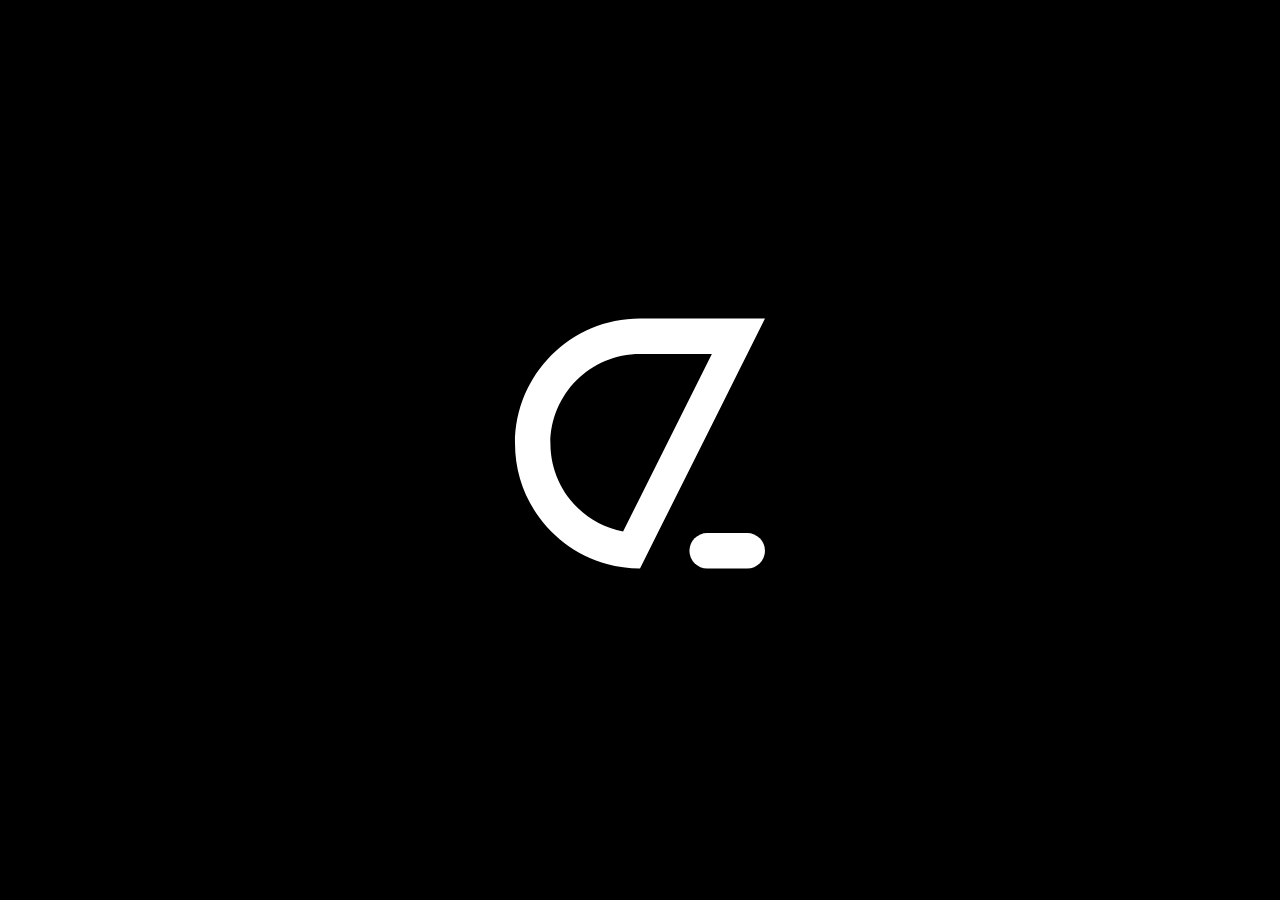
==== index.html @ 4f4f05ab "Update index.html" ====
<!DOCTYPE html>
<html lang="zh-CN">
<head>
    <meta charset="UTF-8">
    <meta name="viewport" content="width=device-width, initial-scale=1.0">
    <title>首页</title>
    <style>
        body {
            margin: 0;
            padding: 0;
            height: 100vh;
            background-color: #000;
            display: flex;
            justify-content: center;
            align-items: center;
        }
        .logo-container {
            max-width: 90%;
            max-height: 90%;
            display: flex;
            justify-content: center;
            align-items: center;
        }
        .logo-container svg {
            width: 100%;
            max-width: 500px;
            height: auto;
            display: block;
        }
    </style>
</head>
<body>
    <div class="logo-container">
        <!-- 这里是你替换的SVG内容 -->
        <?xml version="1.0" encoding="UTF-8"?>
        <svg id="Layer_11" xmlns="http://www.w3.org/2000/svg" viewBox="0 0 600 600">
          <defs>
            <style>
              .cls-1 {
                fill: #FFFFFF;
              }
            </style>
          </defs>
          <path class="cls-1" d="M479.15,37.02h-179.15c-138.06,0-249.98,111.92-249.98,249.98,0,115.08,77.77,211.98,183.62,241.06,21.14,5.81,43.38,8.92,66.36,8.92l37.37-74.74,125.25-250.49,37.37-74.74,14.58-29.16,35.41-70.82h-70.82ZM300,395.32l-33.81,67.62c-82.78-15.81-145.34-88.57-145.34-175.95,0-98.94,80.21-179.15,179.15-179.15h143.74l-23.27,46.55-120.47,240.94Z"/>
          <rect class="cls-1" x="398.88" y="466.15" width="151.09" height="70.82" rx="35.41" ry="35.41"/>
        </svg>
    </div>
</body>
</html>
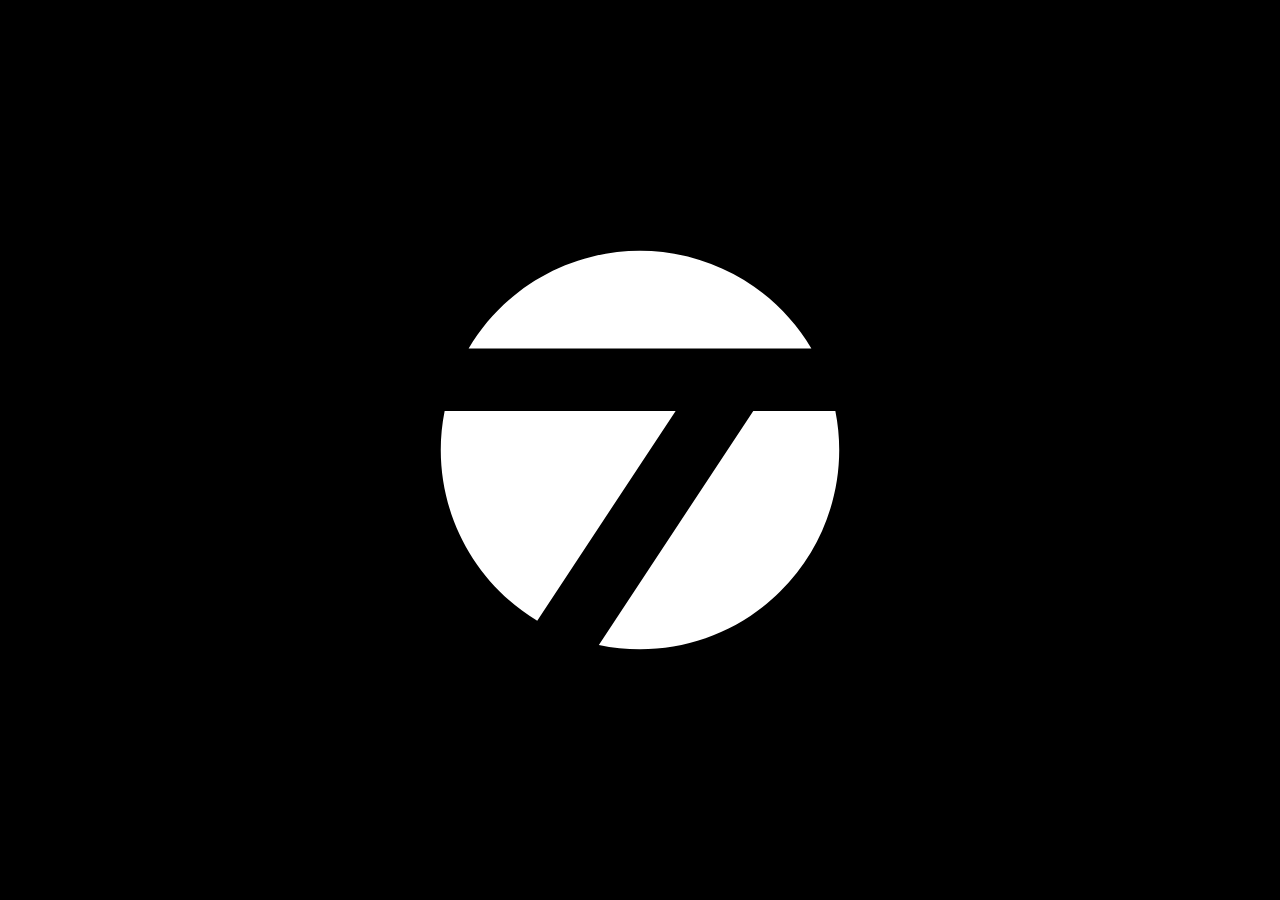
==== commit a50d7f6b: "Replace STUDIO 7 logos with C / SPLIT assets and archive legacy originals" ====
--- a/index.html
+++ b/index.html
@@ -1,49 +1 @@
-<!DOCTYPE html>
-<html lang="zh-CN">
-<head>
-    <meta charset="UTF-8">
-    <meta name="viewport" content="width=device-width, initial-scale=1.0">
-    <title>首页</title>
-    <style>
-        body {
-            margin: 0;
-            padding: 0;
-            height: 100vh;
-            background-color: #000;
-            display: flex;
-            justify-content: center;
-            align-items: center;
-        }
-        .logo-container {
-            max-width: 90%;
-            max-height: 90%;
-            display: flex;
-            justify-content: center;
-            align-items: center;
-        }
-        .logo-container svg {
-            width: 100%;
-            max-width: 500px;
-            height: auto;
-            display: block;
-        }
-    </style>
-</head>
-<body>
-    <div class="logo-container">
-        <!-- 这里是你替换的SVG内容 -->
-        <?xml version="1.0" encoding="UTF-8"?>
-        <svg id="Layer_11" xmlns="http://www.w3.org/2000/svg" viewBox="0 0 600 600">
-          <defs>
-            <style>
-              .cls-1 {
-                fill: #FFFFFF;
-              }
-            </style>
-          </defs>
-          <path class="cls-1" d="M479.15,37.02h-179.15c-138.06,0-249.98,111.92-249.98,249.98,0,115.08,77.77,211.98,183.62,241.06,21.14,5.81,43.38,8.92,66.36,8.92l37.37-74.74,125.25-250.49,37.37-74.74,14.58-29.16,35.41-70.82h-70.82ZM300,395.32l-33.81,67.62c-82.78-15.81-145.34-88.57-145.34-175.95,0-98.94,80.21-179.15,179.15-179.15h143.74l-23.27,46.55-120.47,240.94Z"/>
-          <rect class="cls-1" x="398.88" y="466.15" width="151.09" height="70.82" rx="35.41" ry="35.41"/>
-        </svg>
-    </div>
-</body>
-</html>
+<!doctype html><html lang="zh-CN"><head><meta charset="utf-8"><meta name="viewport" content="width=device-width,initial-scale=1"><title>STUDIO 7</title><link rel="icon" type="image/svg+xml" href="/logo/studio7.svg"><link rel="icon" href="/favicon.ico" sizes="any"><style>html,body{margin:0;min-height:100%;background:#000}body{min-height:100svh;display:grid;place-items:center}.logo-container{width:min(80vw,500px)}img{display:block;width:100%;height:auto}</style></head><body><main class="logo-container"><img src="/logo/studio7-white.svg?v=c-split-20261016" width="1024" height="1024" alt="STUDIO 7 — C / SPLIT"></main></body></html>
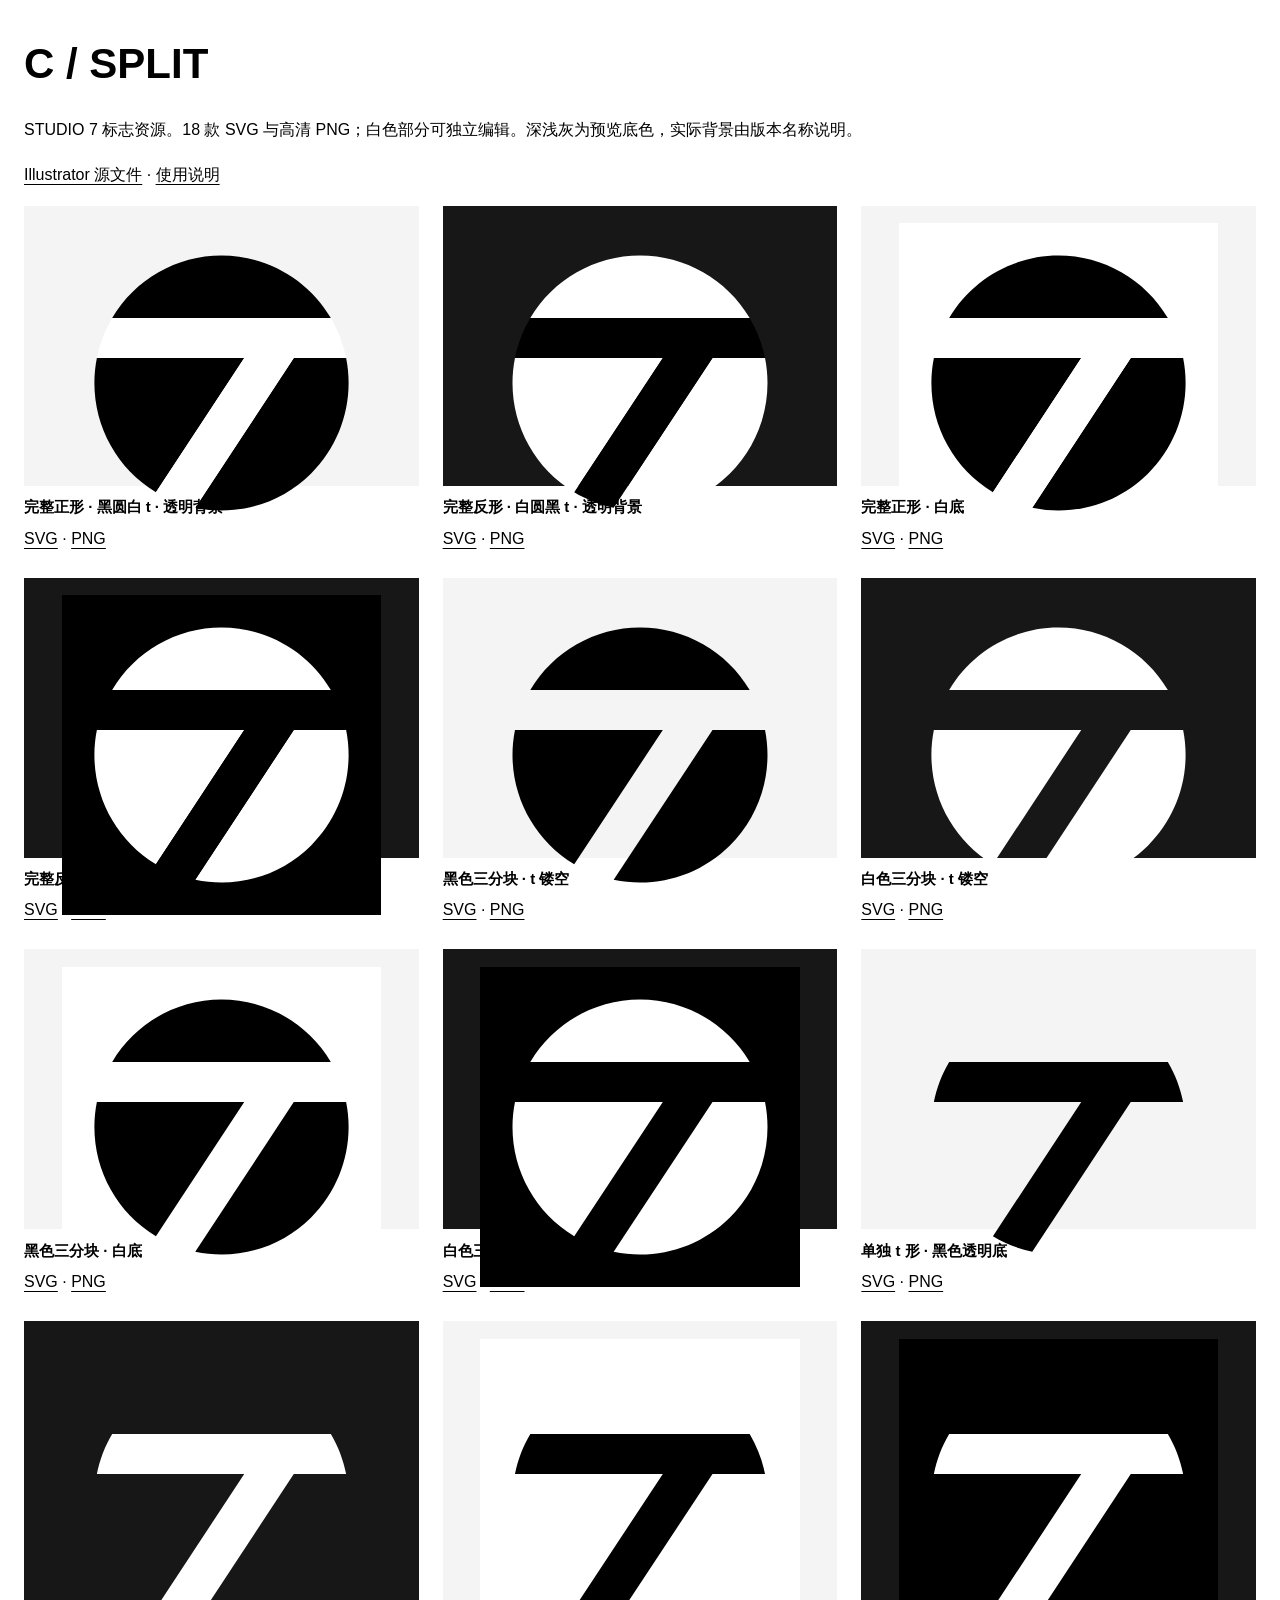
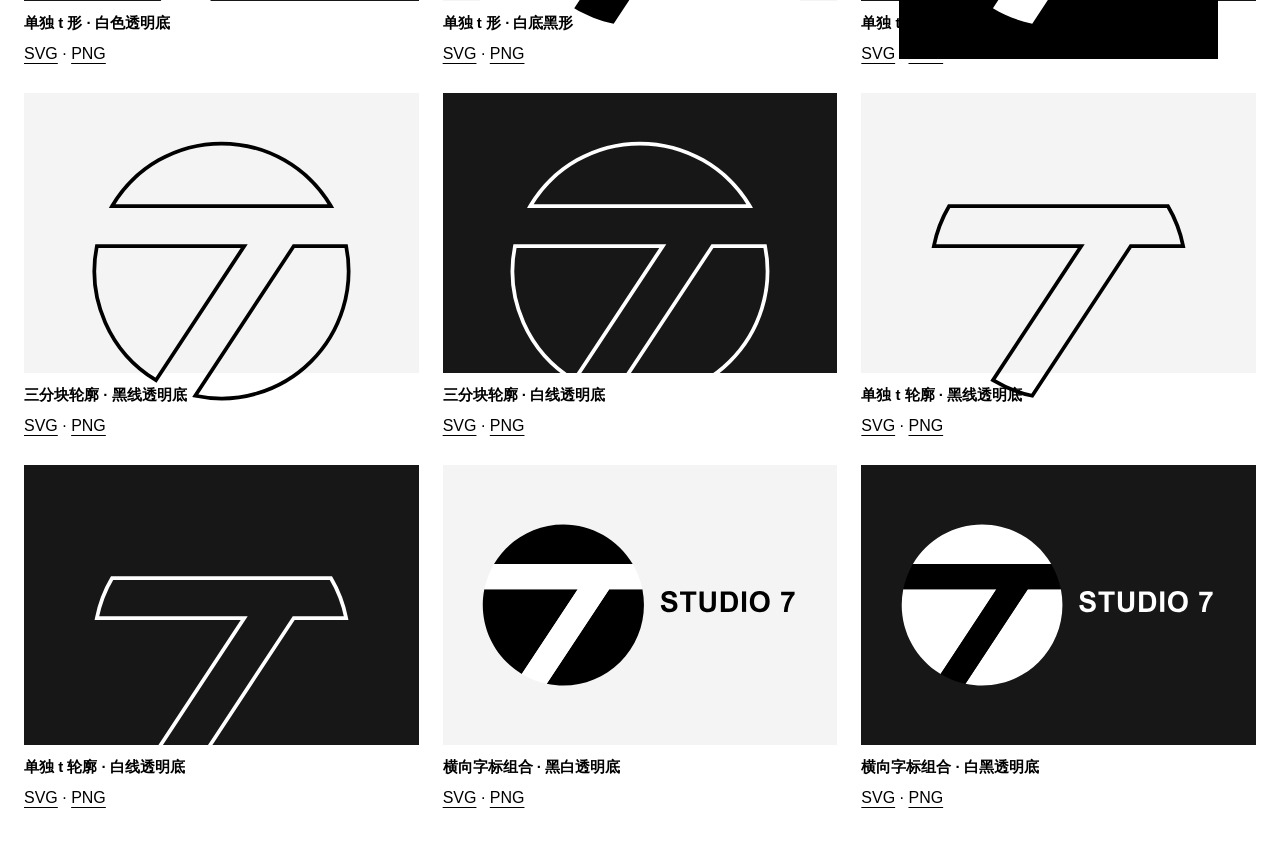
==== commit d1b93069: "Show all 18 C / SPLIT logo variants and downloads on the homepage" ====
--- a/index.html
+++ b/index.html
@@ -1 +1 @@
-<!doctype html><html lang="zh-CN"><head><meta charset="utf-8"><meta name="viewport" content="width=device-width,initial-scale=1"><title>STUDIO 7</title><link rel="icon" type="image/svg+xml" href="/logo/studio7.svg"><link rel="icon" href="/favicon.ico" sizes="any"><style>html,body{margin:0;min-height:100%;background:#000}body{min-height:100svh;display:grid;place-items:center}.logo-container{width:min(80vw,500px)}img{display:block;width:100%;height:auto}</style></head><body><main class="logo-container"><img src="/logo/studio7-white.svg?v=c-split-20261016" width="1024" height="1024" alt="STUDIO 7 — C / SPLIT"></main></body></html>+<!doctype html><html lang="zh-CN"><head><meta charset="utf-8"><meta name="viewport" content="width=device-width,initial-scale=1"><title>STUDIO 7 · Logo 资源</title><link rel="icon" type="image/svg+xml" href="/logo/studio7.svg"><style>body{font-family:Arial,"Microsoft YaHei",sans-serif;margin:40px auto;padding:0 24px;max-width:1400px}a{color:inherit;text-underline-offset:4px}h1{font-size:42px}p{line-height:1.8}.grid{display:grid;grid-template-columns:repeat(3,1fr);gap:30px 24px}.sample{height:280px;display:grid;place-items:center}.sample img{width:90%;height:90%;object-fit:contain}h2{font-size:15px}@media(max-width:850px){.grid{grid-template-columns:repeat(2,1fr)}}@media(max-width:520px){.grid{grid-template-columns:1fr}}</style></head><body><h1>C / SPLIT</h1><p>STUDIO 7 标志资源。18 款 SVG 与高清 PNG；白色部分可独立编辑。深浅灰为预览底色，实际背景由版本名称说明。</p><p><a href="logo/studio7-c/source/studio7-c.ai" download>Illustrator 源文件</a> · <a href="readme.md">使用说明</a></p><section class="grid"><article><div class="sample" style="background:#f4f4f4"><img src="logo/studio7-c/svg/01-full-positive-transparent.svg" alt="完整正形 · 黑圆白 t · 透明背景" loading="lazy"></div><h2>完整正形 · 黑圆白 t · 透明背景</h2><a href="logo/studio7-c/svg/01-full-positive-transparent.svg" download>SVG</a> · <a href="logo/studio7-c/png/01-full-positive-transparent.png" download>PNG</a></article><article><div class="sample" style="background:#171717"><img src="logo/studio7-c/svg/02-full-reverse-transparent.svg" alt="完整反形 · 白圆黑 t · 透明背景" loading="lazy"></div><h2>完整反形 · 白圆黑 t · 透明背景</h2><a href="logo/studio7-c/svg/02-full-reverse-transparent.svg" download>SVG</a> · <a href="logo/studio7-c/png/02-full-reverse-transparent.png" download>PNG</a></article><article><div class="sample" style="background:#f4f4f4"><img src="logo/studio7-c/svg/03-full-positive-white-bg.svg" alt="完整正形 · 白底" loading="lazy"></div><h2>完整正形 · 白底</h2><a href="logo/studio7-c/svg/03-full-positive-white-bg.svg" download>SVG</a> · <a href="logo/studio7-c/png/03-full-positive-white-bg.png" download>PNG</a></article><article><div class="sample" style="background:#171717"><img src="logo/studio7-c/svg/04-full-reverse-black-bg.svg" alt="完整反形 · 黑底" loading="lazy"></div><h2>完整反形 · 黑底</h2><a href="logo/studio7-c/svg/04-full-reverse-black-bg.svg" download>SVG</a> · <a href="logo/studio7-c/png/04-full-reverse-black-bg.png" download>PNG</a></article><article><div class="sample" style="background:#f4f4f4"><img src="logo/studio7-c/svg/05-split-black-transparent.svg" alt="黑色三分块 · t 镂空" loading="lazy"></div><h2>黑色三分块 · t 镂空</h2><a href="logo/studio7-c/svg/05-split-black-transparent.svg" download>SVG</a> · <a href="logo/studio7-c/png/05-split-black-transparent.png" download>PNG</a></article><article><div class="sample" style="background:#171717"><img src="logo/studio7-c/svg/06-split-white-transparent.svg" alt="白色三分块 · t 镂空" loading="lazy"></div><h2>白色三分块 · t 镂空</h2><a href="logo/studio7-c/svg/06-split-white-transparent.svg" download>SVG</a> · <a href="logo/studio7-c/png/06-split-white-transparent.png" download>PNG</a></article><article><div class="sample" style="background:#f4f4f4"><img src="logo/studio7-c/svg/07-split-black-white-bg.svg" alt="黑色三分块 · 白底" loading="lazy"></div><h2>黑色三分块 · 白底</h2><a href="logo/studio7-c/svg/07-split-black-white-bg.svg" download>SVG</a> · <a href="logo/studio7-c/png/07-split-black-white-bg.png" download>PNG</a></article><article><div class="sample" style="background:#171717"><img src="logo/studio7-c/svg/08-split-white-black-bg.svg" alt="白色三分块 · 黑底" loading="lazy"></div><h2>白色三分块 · 黑底</h2><a href="logo/studio7-c/svg/08-split-white-black-bg.svg" download>SVG</a> · <a href="logo/studio7-c/png/08-split-white-black-bg.png" download>PNG</a></article><article><div class="sample" style="background:#f4f4f4"><img src="logo/studio7-c/svg/09-t-black-transparent.svg" alt="单独 t 形 · 黑色透明底" loading="lazy"></div><h2>单独 t 形 · 黑色透明底</h2><a href="logo/studio7-c/svg/09-t-black-transparent.svg" download>SVG</a> · <a href="logo/studio7-c/png/09-t-black-transparent.png" download>PNG</a></article><article><div class="sample" style="background:#171717"><img src="logo/studio7-c/svg/10-t-white-transparent.svg" alt="单独 t 形 · 白色透明底" loading="lazy"></div><h2>单独 t 形 · 白色透明底</h2><a href="logo/studio7-c/svg/10-t-white-transparent.svg" download>SVG</a> · <a href="logo/studio7-c/png/10-t-white-transparent.png" download>PNG</a></article><article><div class="sample" style="background:#f4f4f4"><img src="logo/studio7-c/svg/11-t-black-white-bg.svg" alt="单独 t 形 · 白底黑形" loading="lazy"></div><h2>单独 t 形 · 白底黑形</h2><a href="logo/studio7-c/svg/11-t-black-white-bg.svg" download>SVG</a> · <a href="logo/studio7-c/png/11-t-black-white-bg.png" download>PNG</a></article><article><div class="sample" style="background:#171717"><img src="logo/studio7-c/svg/12-t-white-black-bg.svg" alt="单独 t 形 · 黑底白形" loading="lazy"></div><h2>单独 t 形 · 黑底白形</h2><a href="logo/studio7-c/svg/12-t-white-black-bg.svg" download>SVG</a> · <a href="logo/studio7-c/png/12-t-white-black-bg.png" download>PNG</a></article><article><div class="sample" style="background:#f4f4f4"><img src="logo/studio7-c/svg/13-split-outline-black.svg" alt="三分块轮廓 · 黑线透明底" loading="lazy"></div><h2>三分块轮廓 · 黑线透明底</h2><a href="logo/studio7-c/svg/13-split-outline-black.svg" download>SVG</a> · <a href="logo/studio7-c/png/13-split-outline-black.png" download>PNG</a></article><article><div class="sample" style="background:#171717"><img src="logo/studio7-c/svg/14-split-outline-white.svg" alt="三分块轮廓 · 白线透明底" loading="lazy"></div><h2>三分块轮廓 · 白线透明底</h2><a href="logo/studio7-c/svg/14-split-outline-white.svg" download>SVG</a> · <a href="logo/studio7-c/png/14-split-outline-white.png" download>PNG</a></article><article><div class="sample" style="background:#f4f4f4"><img src="logo/studio7-c/svg/15-t-outline-black.svg" alt="单独 t 轮廓 · 黑线透明底" loading="lazy"></div><h2>单独 t 轮廓 · 黑线透明底</h2><a href="logo/studio7-c/svg/15-t-outline-black.svg" download>SVG</a> · <a href="logo/studio7-c/png/15-t-outline-black.png" download>PNG</a></article><article><div class="sample" style="background:#171717"><img src="logo/studio7-c/svg/16-t-outline-white.svg" alt="单独 t 轮廓 · 白线透明底" loading="lazy"></div><h2>单独 t 轮廓 · 白线透明底</h2><a href="logo/studio7-c/svg/16-t-outline-white.svg" download>SVG</a> · <a href="logo/studio7-c/png/16-t-outline-white.png" download>PNG</a></article><article><div class="sample" style="background:#f4f4f4"><img src="logo/studio7-c/svg/17-lockup-positive.svg" alt="横向字标组合 · 黑白透明底" loading="lazy"></div><h2>横向字标组合 · 黑白透明底</h2><a href="logo/studio7-c/svg/17-lockup-positive.svg" download>SVG</a> · <a href="logo/studio7-c/png/17-lockup-positive.png" download>PNG</a></article><article><div class="sample" style="background:#171717"><img src="logo/studio7-c/svg/18-lockup-reverse.svg" alt="横向字标组合 · 白黑透明底" loading="lazy"></div><h2>横向字标组合 · 白黑透明底</h2><a href="logo/studio7-c/svg/18-lockup-reverse.svg" download>SVG</a> · <a href="logo/studio7-c/png/18-lockup-reverse.png" download>PNG</a></article></section></body></html>
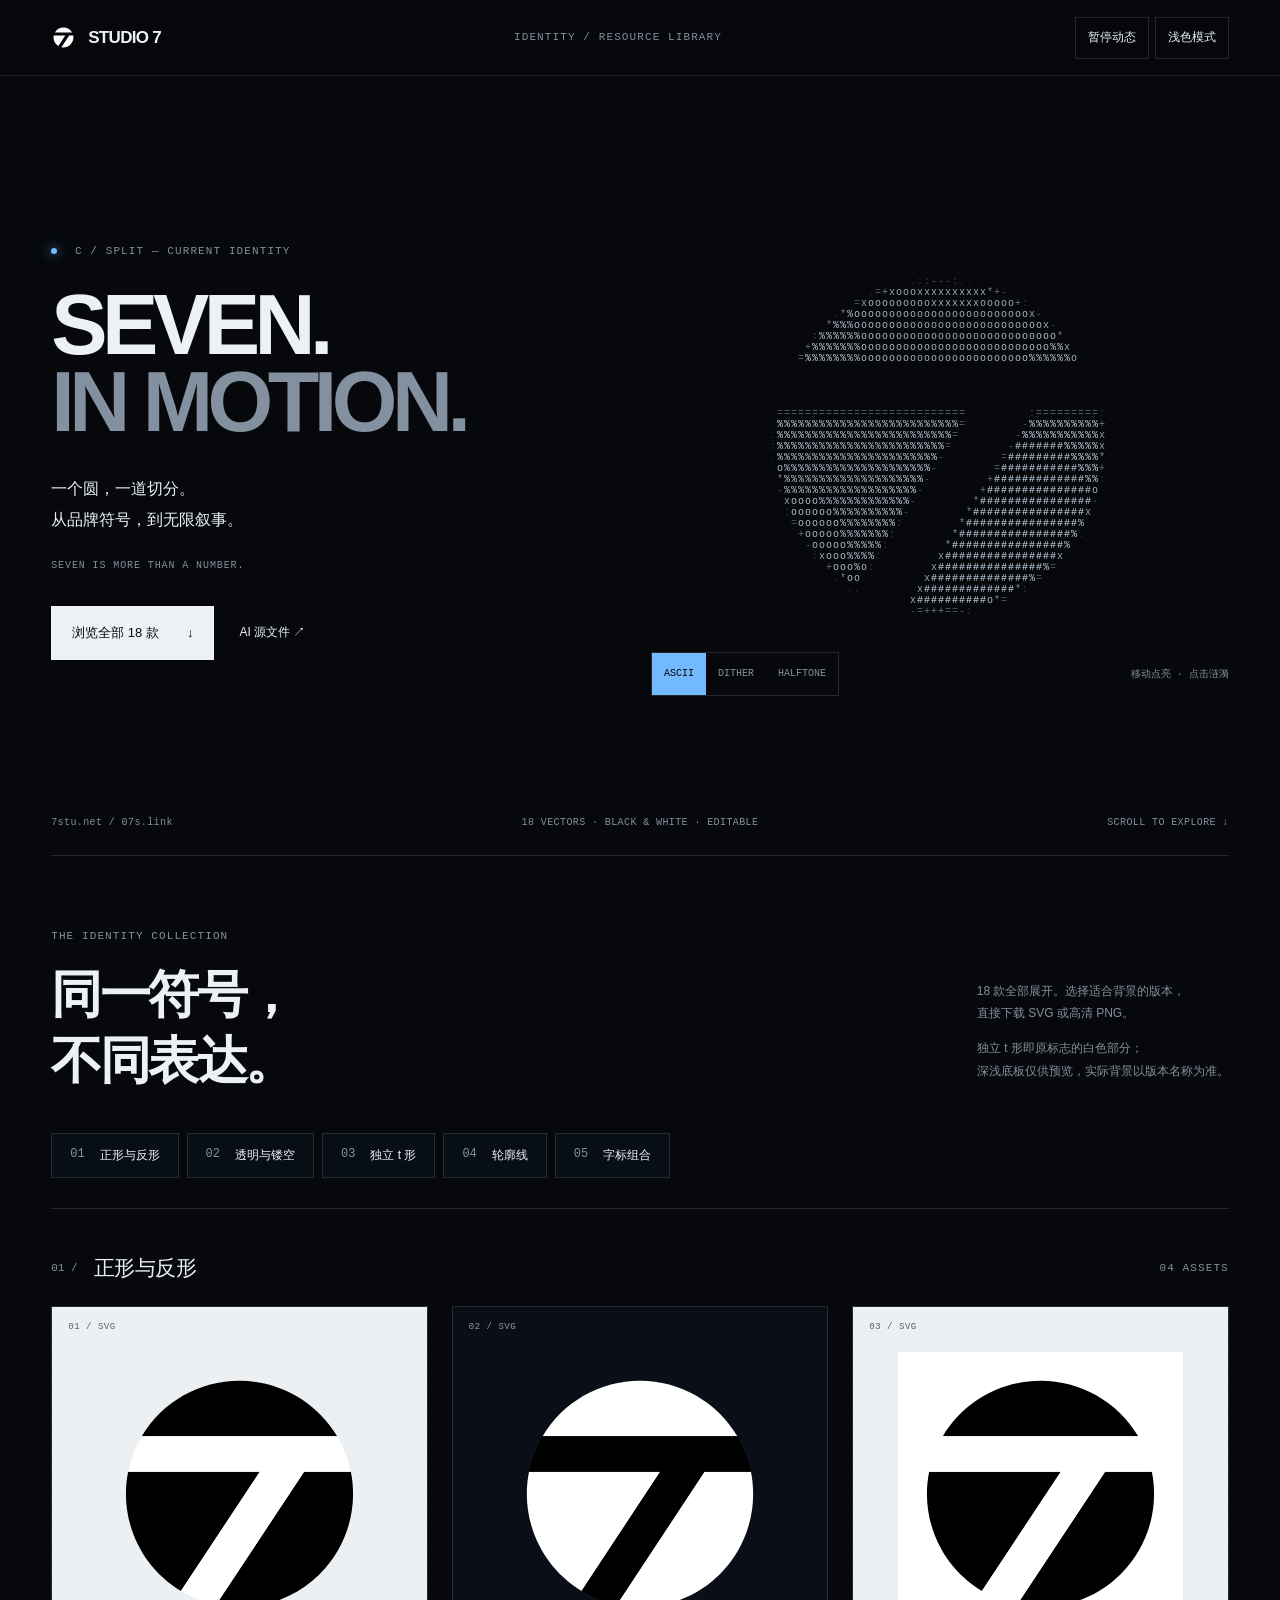
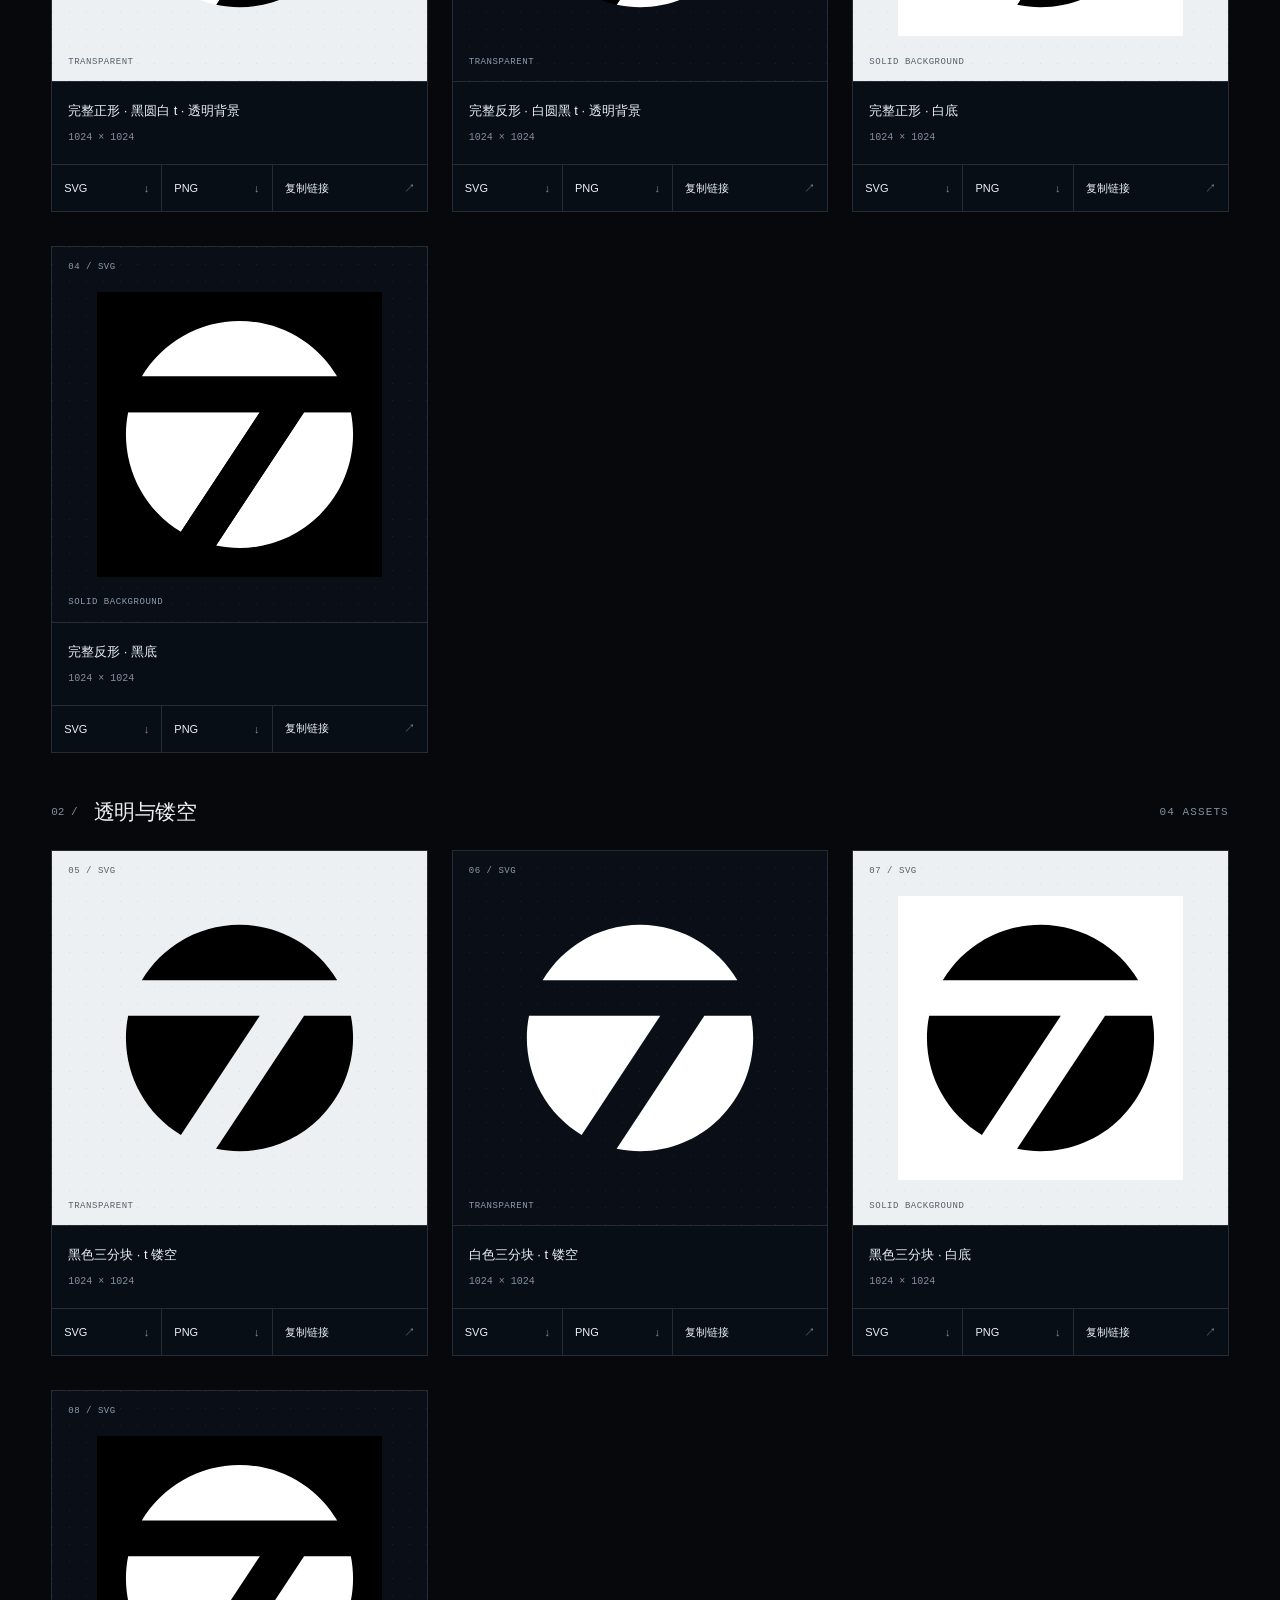
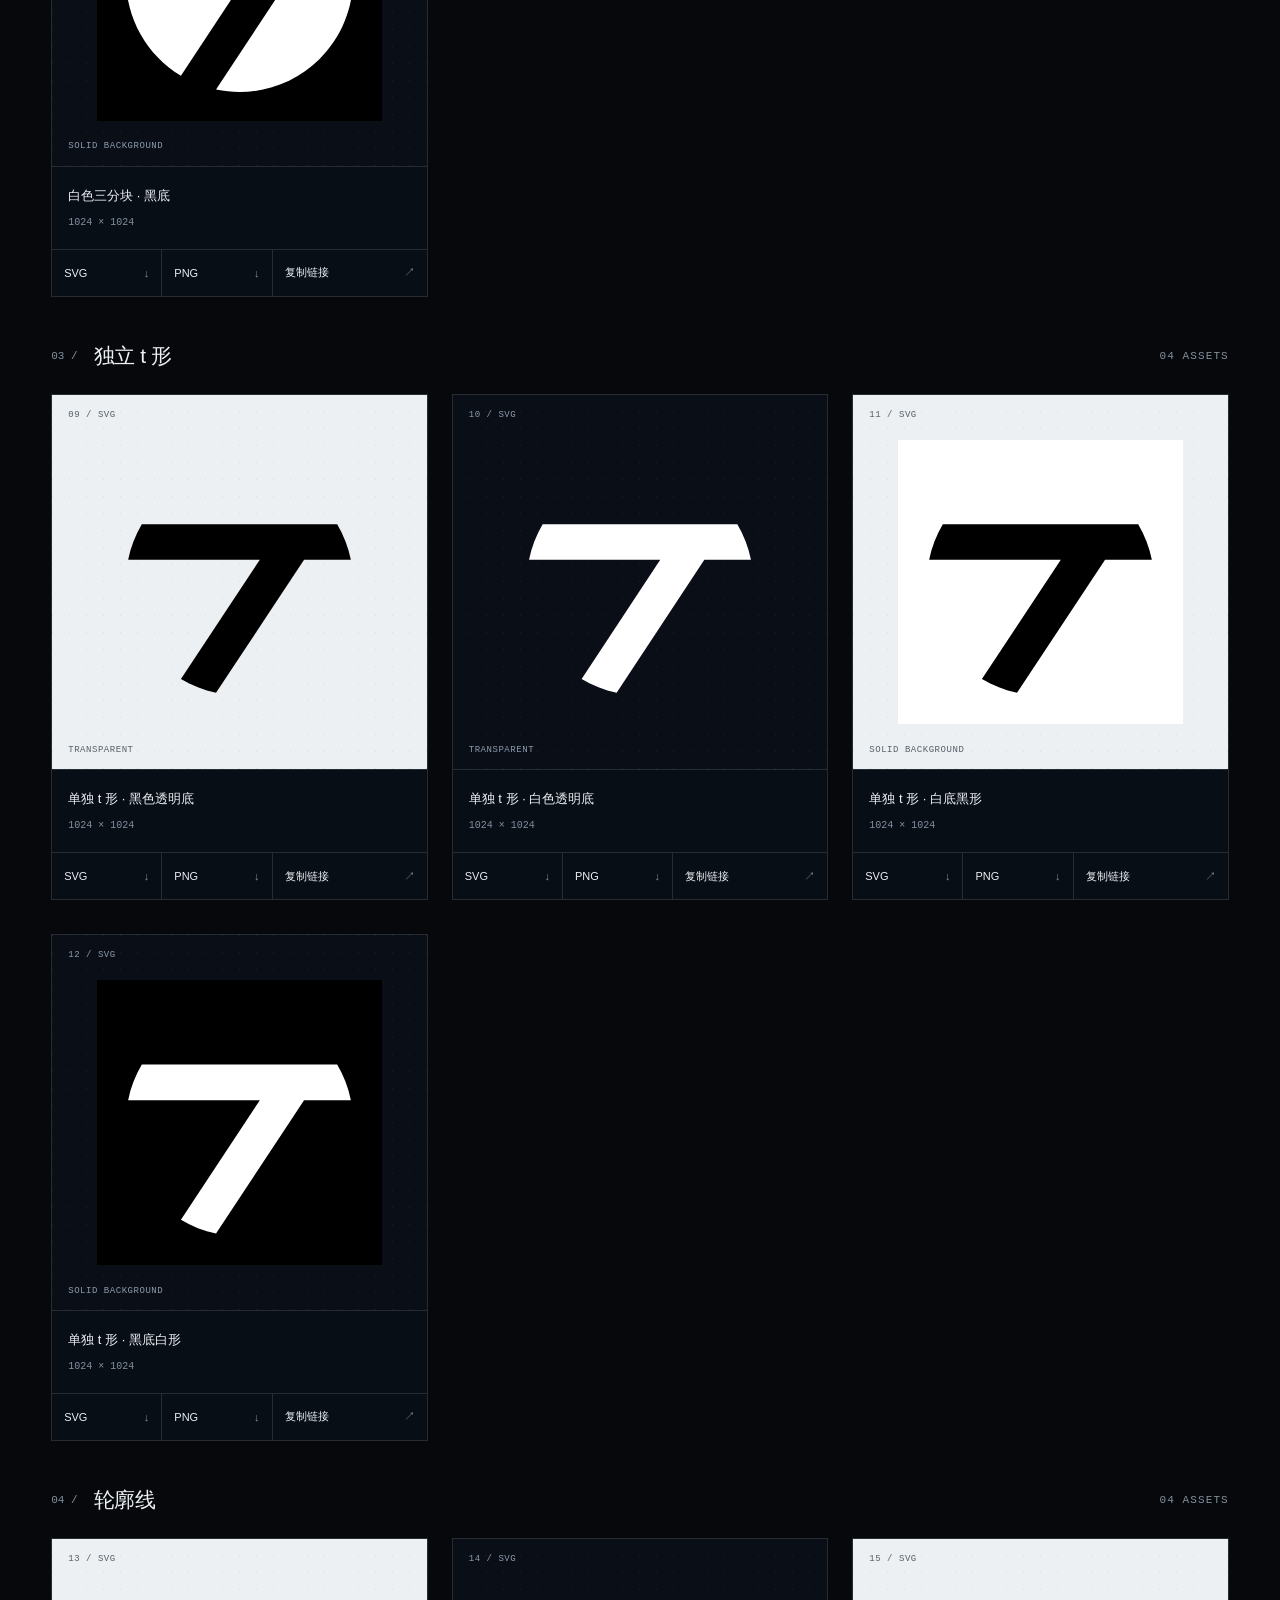
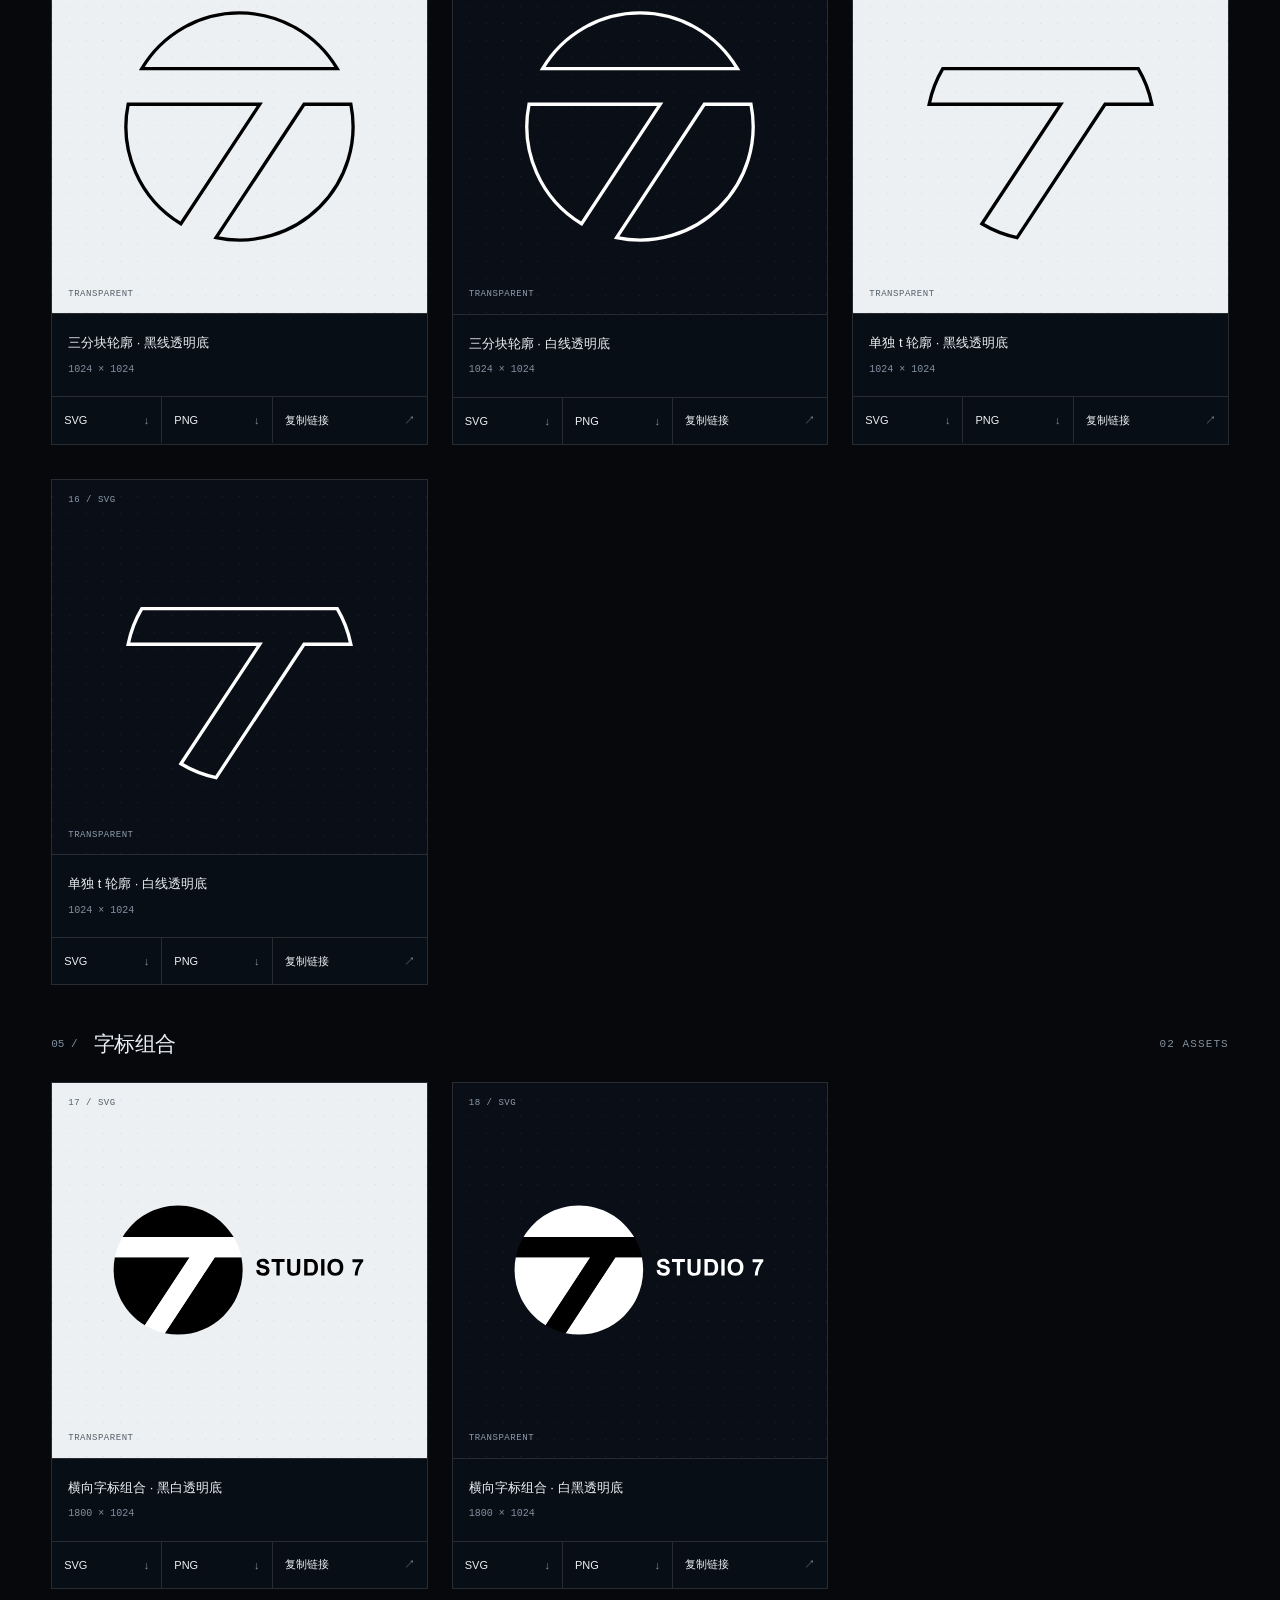
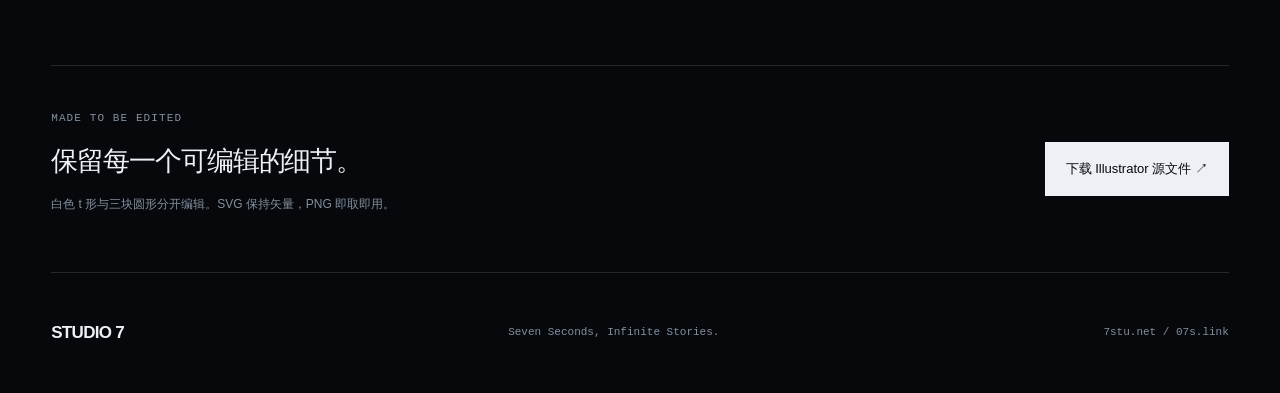
==== commit 4da49aed: "Build animated ASCII identity library and fix logo preview overflow" ====
--- a/index.html
+++ b/index.html
@@ -1 +1,2 @@
-<!doctype html><html lang="zh-CN"><head><meta charset="utf-8"><meta name="viewport" content="width=device-width,initial-scale=1"><title>STUDIO 7 · Logo 资源</title><link rel="icon" type="image/svg+xml" href="/logo/studio7.svg"><style>body{font-family:Arial,"Microsoft YaHei",sans-serif;margin:40px auto;padding:0 24px;max-width:1400px}a{color:inherit;text-underline-offset:4px}h1{font-size:42px}p{line-height:1.8}.grid{display:grid;grid-template-columns:repeat(3,1fr);gap:30px 24px}.sample{height:280px;display:grid;place-items:center}.sample img{width:90%;height:90%;object-fit:contain}h2{font-size:15px}@media(max-width:850px){.grid{grid-template-columns:repeat(2,1fr)}}@media(max-width:520px){.grid{grid-template-columns:1fr}}</style></head><body><h1>C / SPLIT</h1><p>STUDIO 7 标志资源。18 款 SVG 与高清 PNG；白色部分可独立编辑。深浅灰为预览底色，实际背景由版本名称说明。</p><p><a href="logo/studio7-c/source/studio7-c.ai" download>Illustrator 源文件</a> · <a href="readme.md">使用说明</a></p><section class="grid"><article><div class="sample" style="background:#f4f4f4"><img src="logo/studio7-c/svg/01-full-positive-transparent.svg" alt="完整正形 · 黑圆白 t · 透明背景" loading="lazy"></div><h2>完整正形 · 黑圆白 t · 透明背景</h2><a href="logo/studio7-c/svg/01-full-positive-transparent.svg" download>SVG</a> · <a href="logo/studio7-c/png/01-full-positive-transparent.png" download>PNG</a></article><article><div class="sample" style="background:#171717"><img src="logo/studio7-c/svg/02-full-reverse-transparent.svg" alt="完整反形 · 白圆黑 t · 透明背景" loading="lazy"></div><h2>完整反形 · 白圆黑 t · 透明背景</h2><a href="logo/studio7-c/svg/02-full-reverse-transparent.svg" download>SVG</a> · <a href="logo/studio7-c/png/02-full-reverse-transparent.png" download>PNG</a></article><article><div class="sample" style="background:#f4f4f4"><img src="logo/studio7-c/svg/03-full-positive-white-bg.svg" alt="完整正形 · 白底" loading="lazy"></div><h2>完整正形 · 白底</h2><a href="logo/studio7-c/svg/03-full-positive-white-bg.svg" download>SVG</a> · <a href="logo/studio7-c/png/03-full-positive-white-bg.png" download>PNG</a></article><article><div class="sample" style="background:#171717"><img src="logo/studio7-c/svg/04-full-reverse-black-bg.svg" alt="完整反形 · 黑底" loading="lazy"></div><h2>完整反形 · 黑底</h2><a href="logo/studio7-c/svg/04-full-reverse-black-bg.svg" download>SVG</a> · <a href="logo/studio7-c/png/04-full-reverse-black-bg.png" download>PNG</a></article><article><div class="sample" style="background:#f4f4f4"><img src="logo/studio7-c/svg/05-split-black-transparent.svg" alt="黑色三分块 · t 镂空" loading="lazy"></div><h2>黑色三分块 · t 镂空</h2><a href="logo/studio7-c/svg/05-split-black-transparent.svg" download>SVG</a> · <a href="logo/studio7-c/png/05-split-black-transparent.png" download>PNG</a></article><article><div class="sample" style="background:#171717"><img src="logo/studio7-c/svg/06-split-white-transparent.svg" alt="白色三分块 · t 镂空" loading="lazy"></div><h2>白色三分块 · t 镂空</h2><a href="logo/studio7-c/svg/06-split-white-transparent.svg" download>SVG</a> · <a href="logo/studio7-c/png/06-split-white-transparent.png" download>PNG</a></article><article><div class="sample" style="background:#f4f4f4"><img src="logo/studio7-c/svg/07-split-black-white-bg.svg" alt="黑色三分块 · 白底" loading="lazy"></div><h2>黑色三分块 · 白底</h2><a href="logo/studio7-c/svg/07-split-black-white-bg.svg" download>SVG</a> · <a href="logo/studio7-c/png/07-split-black-white-bg.png" download>PNG</a></article><article><div class="sample" style="background:#171717"><img src="logo/studio7-c/svg/08-split-white-black-bg.svg" alt="白色三分块 · 黑底" loading="lazy"></div><h2>白色三分块 · 黑底</h2><a href="logo/studio7-c/svg/08-split-white-black-bg.svg" download>SVG</a> · <a href="logo/studio7-c/png/08-split-white-black-bg.png" download>PNG</a></article><article><div class="sample" style="background:#f4f4f4"><img src="logo/studio7-c/svg/09-t-black-transparent.svg" alt="单独 t 形 · 黑色透明底" loading="lazy"></div><h2>单独 t 形 · 黑色透明底</h2><a href="logo/studio7-c/svg/09-t-black-transparent.svg" download>SVG</a> · <a href="logo/studio7-c/png/09-t-black-transparent.png" download>PNG</a></article><article><div class="sample" style="background:#171717"><img src="logo/studio7-c/svg/10-t-white-transparent.svg" alt="单独 t 形 · 白色透明底" loading="lazy"></div><h2>单独 t 形 · 白色透明底</h2><a href="logo/studio7-c/svg/10-t-white-transparent.svg" download>SVG</a> · <a href="logo/studio7-c/png/10-t-white-transparent.png" download>PNG</a></article><article><div class="sample" style="background:#f4f4f4"><img src="logo/studio7-c/svg/11-t-black-white-bg.svg" alt="单独 t 形 · 白底黑形" loading="lazy"></div><h2>单独 t 形 · 白底黑形</h2><a href="logo/studio7-c/svg/11-t-black-white-bg.svg" download>SVG</a> · <a href="logo/studio7-c/png/11-t-black-white-bg.png" download>PNG</a></article><article><div class="sample" style="background:#171717"><img src="logo/studio7-c/svg/12-t-white-black-bg.svg" alt="单独 t 形 · 黑底白形" loading="lazy"></div><h2>单独 t 形 · 黑底白形</h2><a href="logo/studio7-c/svg/12-t-white-black-bg.svg" download>SVG</a> · <a href="logo/studio7-c/png/12-t-white-black-bg.png" download>PNG</a></article><article><div class="sample" style="background:#f4f4f4"><img src="logo/studio7-c/svg/13-split-outline-black.svg" alt="三分块轮廓 · 黑线透明底" loading="lazy"></div><h2>三分块轮廓 · 黑线透明底</h2><a href="logo/studio7-c/svg/13-split-outline-black.svg" download>SVG</a> · <a href="logo/studio7-c/png/13-split-outline-black.png" download>PNG</a></article><article><div class="sample" style="background:#171717"><img src="logo/studio7-c/svg/14-split-outline-white.svg" alt="三分块轮廓 · 白线透明底" loading="lazy"></div><h2>三分块轮廓 · 白线透明底</h2><a href="logo/studio7-c/svg/14-split-outline-white.svg" download>SVG</a> · <a href="logo/studio7-c/png/14-split-outline-white.png" download>PNG</a></article><article><div class="sample" style="background:#f4f4f4"><img src="logo/studio7-c/svg/15-t-outline-black.svg" alt="单独 t 轮廓 · 黑线透明底" loading="lazy"></div><h2>单独 t 轮廓 · 黑线透明底</h2><a href="logo/studio7-c/svg/15-t-outline-black.svg" download>SVG</a> · <a href="logo/studio7-c/png/15-t-outline-black.png" download>PNG</a></article><article><div class="sample" style="background:#171717"><img src="logo/studio7-c/svg/16-t-outline-white.svg" alt="单独 t 轮廓 · 白线透明底" loading="lazy"></div><h2>单独 t 轮廓 · 白线透明底</h2><a href="logo/studio7-c/svg/16-t-outline-white.svg" download>SVG</a> · <a href="logo/studio7-c/png/16-t-outline-white.png" download>PNG</a></article><article><div class="sample" style="background:#f4f4f4"><img src="logo/studio7-c/svg/17-lockup-positive.svg" alt="横向字标组合 · 黑白透明底" loading="lazy"></div><h2>横向字标组合 · 黑白透明底</h2><a href="logo/studio7-c/svg/17-lockup-positive.svg" download>SVG</a> · <a href="logo/studio7-c/png/17-lockup-positive.png" download>PNG</a></article><article><div class="sample" style="background:#171717"><img src="logo/studio7-c/svg/18-lockup-reverse.svg" alt="横向字标组合 · 白黑透明底" loading="lazy"></div><h2>横向字标组合 · 白黑透明底</h2><a href="logo/studio7-c/svg/18-lockup-reverse.svg" download>SVG</a> · <a href="logo/studio7-c/png/18-lockup-reverse.png" download>PNG</a></article></section></body></html>+<!doctype html>
+<html lang="zh-CN" data-theme="dark"><head><meta charset="utf-8"><meta name="viewport" content="width=device-width,initial-scale=1"><meta name="theme-color" content="#06080b"><meta name="description" content="STUDIO 7 · C / SPLIT 品牌资源库。18 款可编辑 SVG 与高清 PNG，正反、镂空、独立 t 形、轮廓和组合字标。"><title>STUDIO 7 — Identity in motion.</title><link rel="icon" href="logo/studio7.svg" type="image/svg+xml"><link rel="stylesheet" href="assets/identity.css"></head><body><a class="skip" href="#library">跳到 Logo 资源</a><canvas id="field" aria-hidden="true"></canvas><div class="page"><header class="topbar"><a href="#top" class="brand"><img src="logo/studio7-white.svg" width="25" height="25" alt=""><span>STUDIO 7</span></a><span class="top-label">IDENTITY / RESOURCE LIBRARY</span><div class="controls"><button id="motion" type="button" aria-pressed="false">暂停动态</button><button id="theme" type="button" aria-pressed="false">浅色模式</button></div></header><main id="top"><section class="hero"><div class="hero-copy"><div class="eyebrow"><span class="live-dot"></span> C / SPLIT — CURRENT IDENTITY</div><h1>SEVEN.<br><span>IN MOTION.</span></h1><p class="hero-intro">一个圆，一道切分。<br>从品牌符号，到无限叙事。</p><p class="hero-manifesto">SEVEN IS MORE THAN A NUMBER.</p><div class="hero-actions"><a class="primary" href="#library">浏览全部 18 款 <span>↓</span></a><a href="logo/studio7-c/source/studio7-c.ai" download>AI 源文件 ↗</a></div></div><div class="hero-art"><canvas id="heroCanvas" role="img" aria-label="由 ASCII 字符组成的动态 C / SPLIT 标志"></canvas><img class="canvas-fallback" src="logo/studio7-white.svg" alt="C / SPLIT 标志"><div class="art-tools"><div class="render-modes" role="group" aria-label="字符渲染方式"><button data-mode="ascii" aria-pressed="true">ASCII</button><button data-mode="dither" aria-pressed="false">DITHER</button><button data-mode="halftone" aria-pressed="false">HALFTONE</button></div><span>移动点亮 · 点击涟漪</span></div></div><div class="hero-footer"><span>7stu.net / 07s.link</span><span>18 VECTORS · BLACK & WHITE · EDITABLE</span><span>SCROLL TO EXPLORE ↓</span></div></section><section class="library-intro" id="library"><div><p class="eyebrow">THE IDENTITY COLLECTION</p><h2>同一符号，<br>不同表达。</h2></div><div class="library-description"><p>18 款全部展开。选择适合背景的版本，<br>直接下载 SVG 或高清 PNG。</p><p>独立 t 形即原标志的白色部分；<br>深浅底板仅供预览，实际背景以版本名称为准。</p></div></section><nav class="category-nav" aria-label="资源分类"><a href="#positive"><span>01</span> 正形与反形</a><a href="#cutout"><span>02</span> 透明与镂空</a><a href="#t-shape"><span>03</span> 独立 t 形</a><a href="#outline"><span>04</span> 轮廓线</a><a href="#lockup"><span>05</span> 字标组合</a></nav><section class="collection" id="positive" aria-labelledby="title-positive"><div class="section-heading"><div><span class="index-number">01 /</span><h2 id="title-positive">正形与反形</h2></div><span class="mono">04 ASSETS</span></div><div class="asset-grid"><article class="asset"><div class="sample on-light"><span class="asset-number">01 / SVG</span><img src="logo/studio7-c/svg/01-full-positive-transparent.svg" width="1024" height="1024" alt="完整正形 · 黑圆白 t · 透明背景" loading="lazy" decoding="async"><span class="sample-caption">TRANSPARENT</span></div><div class="asset-meta"><h3>完整正形 · 黑圆白 t · 透明背景</h3><span>1024 × 1024</span></div><div class="asset-actions"><a href="logo/studio7-c/svg/01-full-positive-transparent.svg" download>SVG <span>↓</span></a><a href="logo/studio7-c/png/01-full-positive-transparent.png" download>PNG <span>↓</span></a><button type="button" data-copy="logo/studio7-c/svg/01-full-positive-transparent.svg" aria-label="复制完整正形 · 黑圆白 t · 透明背景的 SVG 地址">复制链接 <span>↗</span></button></div></article><article class="asset"><div class="sample on-dark"><span class="asset-number">02 / SVG</span><img src="logo/studio7-c/svg/02-full-reverse-transparent.svg" width="1024" height="1024" alt="完整反形 · 白圆黑 t · 透明背景" loading="lazy" decoding="async"><span class="sample-caption">TRANSPARENT</span></div><div class="asset-meta"><h3>完整反形 · 白圆黑 t · 透明背景</h3><span>1024 × 1024</span></div><div class="asset-actions"><a href="logo/studio7-c/svg/02-full-reverse-transparent.svg" download>SVG <span>↓</span></a><a href="logo/studio7-c/png/02-full-reverse-transparent.png" download>PNG <span>↓</span></a><button type="button" data-copy="logo/studio7-c/svg/02-full-reverse-transparent.svg" aria-label="复制完整反形 · 白圆黑 t · 透明背景的 SVG 地址">复制链接 <span>↗</span></button></div></article><article class="asset"><div class="sample on-light"><span class="asset-number">03 / SVG</span><img src="logo/studio7-c/svg/03-full-positive-white-bg.svg" width="1024" height="1024" alt="完整正形 · 白底" loading="lazy" decoding="async"><span class="sample-caption">SOLID BACKGROUND</span></div><div class="asset-meta"><h3>完整正形 · 白底</h3><span>1024 × 1024</span></div><div class="asset-actions"><a href="logo/studio7-c/svg/03-full-positive-white-bg.svg" download>SVG <span>↓</span></a><a href="logo/studio7-c/png/03-full-positive-white-bg.png" download>PNG <span>↓</span></a><button type="button" data-copy="logo/studio7-c/svg/03-full-positive-white-bg.svg" aria-label="复制完整正形 · 白底的 SVG 地址">复制链接 <span>↗</span></button></div></article><article class="asset"><div class="sample on-dark"><span class="asset-number">04 / SVG</span><img src="logo/studio7-c/svg/04-full-reverse-black-bg.svg" width="1024" height="1024" alt="完整反形 · 黑底" loading="lazy" decoding="async"><span class="sample-caption">SOLID BACKGROUND</span></div><div class="asset-meta"><h3>完整反形 · 黑底</h3><span>1024 × 1024</span></div><div class="asset-actions"><a href="logo/studio7-c/svg/04-full-reverse-black-bg.svg" download>SVG <span>↓</span></a><a href="logo/studio7-c/png/04-full-reverse-black-bg.png" download>PNG <span>↓</span></a><button type="button" data-copy="logo/studio7-c/svg/04-full-reverse-black-bg.svg" aria-label="复制完整反形 · 黑底的 SVG 地址">复制链接 <span>↗</span></button></div></article></div></section><section class="collection" id="cutout" aria-labelledby="title-cutout"><div class="section-heading"><div><span class="index-number">02 /</span><h2 id="title-cutout">透明与镂空</h2></div><span class="mono">04 ASSETS</span></div><div class="asset-grid"><article class="asset"><div class="sample on-light"><span class="asset-number">05 / SVG</span><img src="logo/studio7-c/svg/05-split-black-transparent.svg" width="1024" height="1024" alt="黑色三分块 · t 镂空" loading="lazy" decoding="async"><span class="sample-caption">TRANSPARENT</span></div><div class="asset-meta"><h3>黑色三分块 · t 镂空</h3><span>1024 × 1024</span></div><div class="asset-actions"><a href="logo/studio7-c/svg/05-split-black-transparent.svg" download>SVG <span>↓</span></a><a href="logo/studio7-c/png/05-split-black-transparent.png" download>PNG <span>↓</span></a><button type="button" data-copy="logo/studio7-c/svg/05-split-black-transparent.svg" aria-label="复制黑色三分块 · t 镂空的 SVG 地址">复制链接 <span>↗</span></button></div></article><article class="asset"><div class="sample on-dark"><span class="asset-number">06 / SVG</span><img src="logo/studio7-c/svg/06-split-white-transparent.svg" width="1024" height="1024" alt="白色三分块 · t 镂空" loading="lazy" decoding="async"><span class="sample-caption">TRANSPARENT</span></div><div class="asset-meta"><h3>白色三分块 · t 镂空</h3><span>1024 × 1024</span></div><div class="asset-actions"><a href="logo/studio7-c/svg/06-split-white-transparent.svg" download>SVG <span>↓</span></a><a href="logo/studio7-c/png/06-split-white-transparent.png" download>PNG <span>↓</span></a><button type="button" data-copy="logo/studio7-c/svg/06-split-white-transparent.svg" aria-label="复制白色三分块 · t 镂空的 SVG 地址">复制链接 <span>↗</span></button></div></article><article class="asset"><div class="sample on-light"><span class="asset-number">07 / SVG</span><img src="logo/studio7-c/svg/07-split-black-white-bg.svg" width="1024" height="1024" alt="黑色三分块 · 白底" loading="lazy" decoding="async"><span class="sample-caption">SOLID BACKGROUND</span></div><div class="asset-meta"><h3>黑色三分块 · 白底</h3><span>1024 × 1024</span></div><div class="asset-actions"><a href="logo/studio7-c/svg/07-split-black-white-bg.svg" download>SVG <span>↓</span></a><a href="logo/studio7-c/png/07-split-black-white-bg.png" download>PNG <span>↓</span></a><button type="button" data-copy="logo/studio7-c/svg/07-split-black-white-bg.svg" aria-label="复制黑色三分块 · 白底的 SVG 地址">复制链接 <span>↗</span></button></div></article><article class="asset"><div class="sample on-dark"><span class="asset-number">08 / SVG</span><img src="logo/studio7-c/svg/08-split-white-black-bg.svg" width="1024" height="1024" alt="白色三分块 · 黑底" loading="lazy" decoding="async"><span class="sample-caption">SOLID BACKGROUND</span></div><div class="asset-meta"><h3>白色三分块 · 黑底</h3><span>1024 × 1024</span></div><div class="asset-actions"><a href="logo/studio7-c/svg/08-split-white-black-bg.svg" download>SVG <span>↓</span></a><a href="logo/studio7-c/png/08-split-white-black-bg.png" download>PNG <span>↓</span></a><button type="button" data-copy="logo/studio7-c/svg/08-split-white-black-bg.svg" aria-label="复制白色三分块 · 黑底的 SVG 地址">复制链接 <span>↗</span></button></div></article></div></section><section class="collection" id="t-shape" aria-labelledby="title-t-shape"><div class="section-heading"><div><span class="index-number">03 /</span><h2 id="title-t-shape">独立 t 形</h2></div><span class="mono">04 ASSETS</span></div><div class="asset-grid"><article class="asset"><div class="sample on-light"><span class="asset-number">09 / SVG</span><img src="logo/studio7-c/svg/09-t-black-transparent.svg" width="1024" height="1024" alt="单独 t 形 · 黑色透明底" loading="lazy" decoding="async"><span class="sample-caption">TRANSPARENT</span></div><div class="asset-meta"><h3>单独 t 形 · 黑色透明底</h3><span>1024 × 1024</span></div><div class="asset-actions"><a href="logo/studio7-c/svg/09-t-black-transparent.svg" download>SVG <span>↓</span></a><a href="logo/studio7-c/png/09-t-black-transparent.png" download>PNG <span>↓</span></a><button type="button" data-copy="logo/studio7-c/svg/09-t-black-transparent.svg" aria-label="复制单独 t 形 · 黑色透明底的 SVG 地址">复制链接 <span>↗</span></button></div></article><article class="asset"><div class="sample on-dark"><span class="asset-number">10 / SVG</span><img src="logo/studio7-c/svg/10-t-white-transparent.svg" width="1024" height="1024" alt="单独 t 形 · 白色透明底" loading="lazy" decoding="async"><span class="sample-caption">TRANSPARENT</span></div><div class="asset-meta"><h3>单独 t 形 · 白色透明底</h3><span>1024 × 1024</span></div><div class="asset-actions"><a href="logo/studio7-c/svg/10-t-white-transparent.svg" download>SVG <span>↓</span></a><a href="logo/studio7-c/png/10-t-white-transparent.png" download>PNG <span>↓</span></a><button type="button" data-copy="logo/studio7-c/svg/10-t-white-transparent.svg" aria-label="复制单独 t 形 · 白色透明底的 SVG 地址">复制链接 <span>↗</span></button></div></article><article class="asset"><div class="sample on-light"><span class="asset-number">11 / SVG</span><img src="logo/studio7-c/svg/11-t-black-white-bg.svg" width="1024" height="1024" alt="单独 t 形 · 白底黑形" loading="lazy" decoding="async"><span class="sample-caption">SOLID BACKGROUND</span></div><div class="asset-meta"><h3>单独 t 形 · 白底黑形</h3><span>1024 × 1024</span></div><div class="asset-actions"><a href="logo/studio7-c/svg/11-t-black-white-bg.svg" download>SVG <span>↓</span></a><a href="logo/studio7-c/png/11-t-black-white-bg.png" download>PNG <span>↓</span></a><button type="button" data-copy="logo/studio7-c/svg/11-t-black-white-bg.svg" aria-label="复制单独 t 形 · 白底黑形的 SVG 地址">复制链接 <span>↗</span></button></div></article><article class="asset"><div class="sample on-dark"><span class="asset-number">12 / SVG</span><img src="logo/studio7-c/svg/12-t-white-black-bg.svg" width="1024" height="1024" alt="单独 t 形 · 黑底白形" loading="lazy" decoding="async"><span class="sample-caption">SOLID BACKGROUND</span></div><div class="asset-meta"><h3>单独 t 形 · 黑底白形</h3><span>1024 × 1024</span></div><div class="asset-actions"><a href="logo/studio7-c/svg/12-t-white-black-bg.svg" download>SVG <span>↓</span></a><a href="logo/studio7-c/png/12-t-white-black-bg.png" download>PNG <span>↓</span></a><button type="button" data-copy="logo/studio7-c/svg/12-t-white-black-bg.svg" aria-label="复制单独 t 形 · 黑底白形的 SVG 地址">复制链接 <span>↗</span></button></div></article></div></section><section class="collection" id="outline" aria-labelledby="title-outline"><div class="section-heading"><div><span class="index-number">04 /</span><h2 id="title-outline">轮廓线</h2></div><span class="mono">04 ASSETS</span></div><div class="asset-grid"><article class="asset"><div class="sample on-light"><span class="asset-number">13 / SVG</span><img src="logo/studio7-c/svg/13-split-outline-black.svg" width="1024" height="1024" alt="三分块轮廓 · 黑线透明底" loading="lazy" decoding="async"><span class="sample-caption">TRANSPARENT</span></div><div class="asset-meta"><h3>三分块轮廓 · 黑线透明底</h3><span>1024 × 1024</span></div><div class="asset-actions"><a href="logo/studio7-c/svg/13-split-outline-black.svg" download>SVG <span>↓</span></a><a href="logo/studio7-c/png/13-split-outline-black.png" download>PNG <span>↓</span></a><button type="button" data-copy="logo/studio7-c/svg/13-split-outline-black.svg" aria-label="复制三分块轮廓 · 黑线透明底的 SVG 地址">复制链接 <span>↗</span></button></div></article><article class="asset"><div class="sample on-dark"><span class="asset-number">14 / SVG</span><img src="logo/studio7-c/svg/14-split-outline-white.svg" width="1024" height="1024" alt="三分块轮廓 · 白线透明底" loading="lazy" decoding="async"><span class="sample-caption">TRANSPARENT</span></div><div class="asset-meta"><h3>三分块轮廓 · 白线透明底</h3><span>1024 × 1024</span></div><div class="asset-actions"><a href="logo/studio7-c/svg/14-split-outline-white.svg" download>SVG <span>↓</span></a><a href="logo/studio7-c/png/14-split-outline-white.png" download>PNG <span>↓</span></a><button type="button" data-copy="logo/studio7-c/svg/14-split-outline-white.svg" aria-label="复制三分块轮廓 · 白线透明底的 SVG 地址">复制链接 <span>↗</span></button></div></article><article class="asset"><div class="sample on-light"><span class="asset-number">15 / SVG</span><img src="logo/studio7-c/svg/15-t-outline-black.svg" width="1024" height="1024" alt="单独 t 轮廓 · 黑线透明底" loading="lazy" decoding="async"><span class="sample-caption">TRANSPARENT</span></div><div class="asset-meta"><h3>单独 t 轮廓 · 黑线透明底</h3><span>1024 × 1024</span></div><div class="asset-actions"><a href="logo/studio7-c/svg/15-t-outline-black.svg" download>SVG <span>↓</span></a><a href="logo/studio7-c/png/15-t-outline-black.png" download>PNG <span>↓</span></a><button type="button" data-copy="logo/studio7-c/svg/15-t-outline-black.svg" aria-label="复制单独 t 轮廓 · 黑线透明底的 SVG 地址">复制链接 <span>↗</span></button></div></article><article class="asset"><div class="sample on-dark"><span class="asset-number">16 / SVG</span><img src="logo/studio7-c/svg/16-t-outline-white.svg" width="1024" height="1024" alt="单独 t 轮廓 · 白线透明底" loading="lazy" decoding="async"><span class="sample-caption">TRANSPARENT</span></div><div class="asset-meta"><h3>单独 t 轮廓 · 白线透明底</h3><span>1024 × 1024</span></div><div class="asset-actions"><a href="logo/studio7-c/svg/16-t-outline-white.svg" download>SVG <span>↓</span></a><a href="logo/studio7-c/png/16-t-outline-white.png" download>PNG <span>↓</span></a><button type="button" data-copy="logo/studio7-c/svg/16-t-outline-white.svg" aria-label="复制单独 t 轮廓 · 白线透明底的 SVG 地址">复制链接 <span>↗</span></button></div></article></div></section><section class="collection" id="lockup" aria-labelledby="title-lockup"><div class="section-heading"><div><span class="index-number">05 /</span><h2 id="title-lockup">字标组合</h2></div><span class="mono">02 ASSETS</span></div><div class="asset-grid"><article class="asset"><div class="sample on-light"><span class="asset-number">17 / SVG</span><img src="logo/studio7-c/svg/17-lockup-positive.svg" width="1800" height="1024" alt="横向字标组合 · 黑白透明底" loading="lazy" decoding="async"><span class="sample-caption">TRANSPARENT</span></div><div class="asset-meta"><h3>横向字标组合 · 黑白透明底</h3><span>1800 × 1024</span></div><div class="asset-actions"><a href="logo/studio7-c/svg/17-lockup-positive.svg" download>SVG <span>↓</span></a><a href="logo/studio7-c/png/17-lockup-positive.png" download>PNG <span>↓</span></a><button type="button" data-copy="logo/studio7-c/svg/17-lockup-positive.svg" aria-label="复制横向字标组合 · 黑白透明底的 SVG 地址">复制链接 <span>↗</span></button></div></article><article class="asset"><div class="sample on-dark"><span class="asset-number">18 / SVG</span><img src="logo/studio7-c/svg/18-lockup-reverse.svg" width="1800" height="1024" alt="横向字标组合 · 白黑透明底" loading="lazy" decoding="async"><span class="sample-caption">TRANSPARENT</span></div><div class="asset-meta"><h3>横向字标组合 · 白黑透明底</h3><span>1800 × 1024</span></div><div class="asset-actions"><a href="logo/studio7-c/svg/18-lockup-reverse.svg" download>SVG <span>↓</span></a><a href="logo/studio7-c/png/18-lockup-reverse.png" download>PNG <span>↓</span></a><button type="button" data-copy="logo/studio7-c/svg/18-lockup-reverse.svg" aria-label="复制横向字标组合 · 白黑透明底的 SVG 地址">复制链接 <span>↗</span></button></div></article></div></section><section class="source-banner"><div><p class="eyebrow">MADE TO BE EDITED</p><h2>保留每一个可编辑的细节。</h2><p>白色 t 形与三块圆形分开编辑。SVG 保持矢量，PNG 即取即用。</p></div><a href="logo/studio7-c/source/studio7-c.ai" download class="primary">下载 Illustrator 源文件 ↗</a></section></main><footer><a class="brand" href="#top">STUDIO 7</a><p>Seven Seconds, Infinite Stories.</p><span>7stu.net / 07s.link</span></footer></div><div id="status" role="status" aria-live="polite"></div><script src="assets/identity.js" defer></script></body></html>
--- a/assets/identity.css
+++ b/assets/identity.css
@@ -0,0 +1,4 @@
+:root{--bg:#06080b;--ink:#edf1f6;--muted:#83909f;--line:#ffffff20;--accent:#72b9ff;--panel:#0a1019d9;--header:#06080be8;--mono:Consolas,"SFMono-Regular","Courier New",monospace;--sans:Arial,"Microsoft YaHei",sans-serif;color-scheme:dark}
+:root[data-theme=light]{--bg:#eff1f3;--ink:#111820;--muted:#536171;--line:#11182026;--accent:#155aa0;--panel:#ffffffb8;--header:#eff1f3ed;color-scheme:light}
+*{box-sizing:border-box}html{scroll-behavior:smooth;scroll-padding-top:130px}body{margin:0;color:var(--ink);background:var(--bg);font-family:var(--sans);-webkit-font-smoothing:antialiased}a{color:inherit;text-decoration:none}button{font:inherit;color:inherit;border:0;cursor:pointer;background:none}button,a{-webkit-tap-highlight-color:transparent}button:focus-visible,a:focus-visible{outline:2px solid var(--accent);outline-offset:4px}img{display:block}#field{position:fixed;inset:0;width:100%;height:100%;pointer-events:none;z-index:0}.page{position:relative;z-index:1}.skip{position:fixed;top:-70px;left:20px;padding:15px;background:var(--ink);color:var(--bg);z-index:100}.skip:focus{top:10px}.topbar{position:sticky;top:0;z-index:20;display:flex;align-items:center;justify-content:space-between;gap:20px;min-height:76px;padding:12px clamp(20px,4vw,64px);border-bottom:1px solid var(--line);background:var(--header);backdrop-filter:blur(14px)}.brand{display:flex;align-items:center;gap:12px;font-size:17px;font-weight:800;letter-spacing:-.04em;white-space:nowrap}.brand img{width:25px;height:25px}:root[data-theme=light] .brand img{filter:invert(1)}.top-label,.eyebrow,.mono{font:11px/1.6 var(--mono);letter-spacing:.1em}.top-label{color:var(--muted)}.controls{display:flex;gap:6px}.controls button{min-height:42px;padding:10px 12px;border:1px solid var(--line);font-size:12px}.controls button:hover{border-color:var(--accent)}main,footer{max-width:1600px;margin:auto;padding-inline:clamp(20px,4vw,64px)}.hero{min-height:690px;min-height:min(780px,calc(100svh - 76px));display:grid;grid-template-columns:1fr 1fr;align-items:center;gap:22px;position:relative;padding:64px 0 92px;border-bottom:1px solid var(--line)}.hero-copy{position:relative;z-index:2}.eyebrow{color:var(--muted);margin:0 0 26px}.live-dot{width:6px;height:6px;display:inline-block;border-radius:50%;background:var(--accent);margin-right:10px;box-shadow:0 0 12px var(--accent)}h1{font-size:clamp(58px,6.6vw,108px);font-weight:800;line-height:.92;letter-spacing:-.065em;margin:0 0 32px}h1 span{color:var(--muted)}.hero-intro{font-size:16px;line-height:1.9;margin:0 0 22px}.hero-manifesto{font:10px/1.7 var(--mono);color:var(--muted);letter-spacing:.09em}.hero-actions{display:flex;gap:25px;align-items:center;margin-top:32px;font-size:12px}.primary{display:inline-flex;align-items:center;justify-content:space-between;gap:28px;padding:17px 20px;min-height:50px;border:1px solid var(--line);font-size:13px;background:var(--ink);color:var(--bg)}.primary:hover{background:var(--accent)}.hero-art{height:440px;min-width:0;position:relative;align-self:center}#heroCanvas{width:100%;height:100%;position:absolute;inset:0}.canvas-fallback{position:absolute;width:75%;height:75%;object-fit:contain;left:12.5%;top:8%;opacity:.7}.canvas-ready .canvas-fallback{display:none}.art-tools{position:absolute;bottom:-24px;left:0;right:0;display:flex;flex-wrap:wrap;align-items:center;justify-content:space-between;gap:14px;font:10px var(--mono);color:var(--muted)}.render-modes{display:flex;border:1px solid var(--line);background:var(--bg)}.render-modes button{font:10px var(--mono);padding:13px 12px;min-height:42px}.render-modes button[aria-pressed=true]{color:var(--bg);background:var(--accent)}.hero-footer{position:absolute;bottom:24px;left:0;right:0;display:flex;justify-content:space-between;gap:20px;font:10px/1.7 var(--mono);letter-spacing:.04em;color:var(--muted)}.library-intro{padding:72px 0 38px;display:flex;justify-content:space-between;gap:30px;align-items:end}.library-intro .eyebrow{margin-bottom:16px}.library-intro h2{font-size:clamp(32px,4vw,52px);line-height:1.3;letter-spacing:-.05em;margin:0}.library-description{font-size:12px;line-height:1.9;color:var(--muted)}.category-nav{display:flex;flex-wrap:wrap;gap:8px;padding-bottom:30px;border-bottom:1px solid var(--line)}.category-nav a{display:flex;gap:15px;padding:13px 18px;min-height:44px;border:1px solid var(--line);background:var(--panel);font-size:12px}.category-nav a:hover{border-color:var(--accent)}.category-nav span{color:var(--muted);font-family:var(--mono)}.collection{padding-top:45px;scroll-margin-top:90px}.section-heading{display:flex;align-items:center;justify-content:space-between;gap:20px;margin-bottom:24px}.section-heading>div{display:flex;align-items:center;gap:16px}.section-heading h2{font-size:21px;font-weight:500;margin:0;letter-spacing:-.02em}.index-number,.section-heading>.mono{font:11px var(--mono);color:var(--muted)}.asset-grid{display:grid;grid-template-columns:repeat(3,minmax(0,1fr));gap:34px 24px}.asset{min-width:0;background:var(--panel);border:1px solid var(--line)}.sample{position:relative;aspect-ratio:1/1;isolation:isolate;min-width:0;overflow:hidden}.sample.on-light{background:#edf0f2;color:#555f69}.sample.on-dark{background:#0a0f17;color:#8d9bad}.sample::before{content:"";position:absolute;inset:-25%;z-index:-1;background-image:radial-gradient(currentColor .6px,transparent .8px);background-size:17px 17px;opacity:.13;animation:drift 28s linear infinite;pointer-events:none}.sample img{position:absolute;inset:12%;width:76%;height:76%;max-width:76%;max-height:76%;object-fit:contain;object-position:center}.asset-number,.sample-caption{position:absolute;left:16px;font:9px/1.6 var(--mono);letter-spacing:.06em}.asset-number{top:13px}.sample-caption{bottom:12px}.asset-meta{padding:19px 16px 15px;min-height:83px;display:flex;flex-direction:column;gap:10px;border-top:1px solid var(--line)}.asset-meta h3{margin:0;font-size:13px;line-height:1.6;font-weight:500;overflow-wrap:anywhere}.asset-meta>span{font:10px var(--mono);color:var(--muted)}.asset-actions{display:grid;grid-template-columns:1fr 1fr 1.4fr;border-top:1px solid var(--line)}.asset-actions a,.asset-actions button{display:flex;justify-content:space-between;align-items:center;gap:5px;padding:13px 12px;min-height:46px;font-size:11px;white-space:nowrap}.asset-actions>:not(:last-child){border-right:1px solid var(--line)}.asset-actions span{color:var(--muted)}.asset-actions a:hover,.asset-actions button:hover{background:var(--line);color:var(--accent)}.source-banner{margin:76px 0 0;border-top:1px solid var(--line);border-bottom:1px solid var(--line);padding:44px 0;display:flex;align-items:center;justify-content:space-between;gap:30px}.source-banner .eyebrow{margin-bottom:16px}.source-banner h2{font-size:27px;font-weight:500;letter-spacing:-.04em;margin:0 0 15px}.source-banner p:not(.eyebrow){font-size:12px;color:var(--muted);line-height:1.8}footer{display:flex;justify-content:space-between;align-items:center;gap:20px;min-height:120px}footer p,footer>span{font:11px/1.7 var(--mono);color:var(--muted)}#status{position:fixed;bottom:24px;left:50%;transform:translate(-50%,15px);padding:14px 22px;background:var(--ink);color:var(--bg);font-size:12px;z-index:40;opacity:0;pointer-events:none;transition:opacity .2s,transform .2s}#status.visible{opacity:1;transform:translate(-50%,0)}body.motion-paused .sample::before{animation-play-state:paused}@keyframes drift{to{transform:translate(34px,51px)}}@media(min-width:1600px){.sample{aspect-ratio:1.12/1}}@media(max-width:1000px){.top-label{display:none}.hero{grid-template-columns:1.1fr 1fr;min-height:630px}.hero-art{height:360px}h1{font-size:clamp(58px,7.5vw,78px)}.asset-grid{grid-template-columns:repeat(2,minmax(0,1fr))}.hero-footer span:nth-child(2){display:none}.art-tools{bottom:-38px}}@media(max-width:640px){html{scroll-padding-top:105px}.topbar{min-height:67px;gap:8px;padding:10px 16px}.brand{font-size:15px;gap:7px}.brand img{width:22px;height:22px}.controls{gap:4px}.controls button{font-size:11px;padding:9px 8px}.hero{display:flex;flex-direction:column;align-items:stretch;gap:18px;padding:42px 0 80px;min-height:0}.eyebrow{font-size:9px;margin-bottom:20px}h1{font-size:clamp(53px,11.5vw,72px);margin-bottom:24px}.hero-intro{font-size:14px}.hero-actions{gap:18px;font-size:11px;margin-top:25px}.primary{padding:15px 16px;font-size:12px;gap:18px}.hero-art{height:300px;align-self:stretch;margin-top:4px}.art-tools{bottom:-14px}.render-modes button{padding:11px 9px;font-size:9px}.art-tools>span{font-size:9px}.hero-footer{font-size:9px;bottom:18px}.library-intro{padding:44px 0 24px;display:block}.library-intro h2{font-size:36px}.library-description{margin-top:23px;font-size:12px}.category-nav{gap:6px;padding-bottom:22px}.category-nav a{padding:11px 12px;font-size:11px;gap:9px}.asset-grid{gap:22px;grid-template-columns:minmax(0,1fr)}.sample{aspect-ratio:1.12/1}.collection{padding-top:34px}.section-heading h2{font-size:19px}.source-banner{display:block;margin-top:48px;padding:32px 0}.source-banner h2{font-size:23px}.source-banner .primary{margin-top:15px}footer{flex-wrap:wrap;padding-block:28px;gap:15px}footer p{margin:0}footer>span{width:100%}.asset-actions a,.asset-actions button{min-height:48px;font-size:12px}.asset-meta{min-height:80px}}
+@media(prefers-reduced-motion:reduce){html{scroll-behavior:auto}.sample::before{animation:none}*{transition:none!important}}
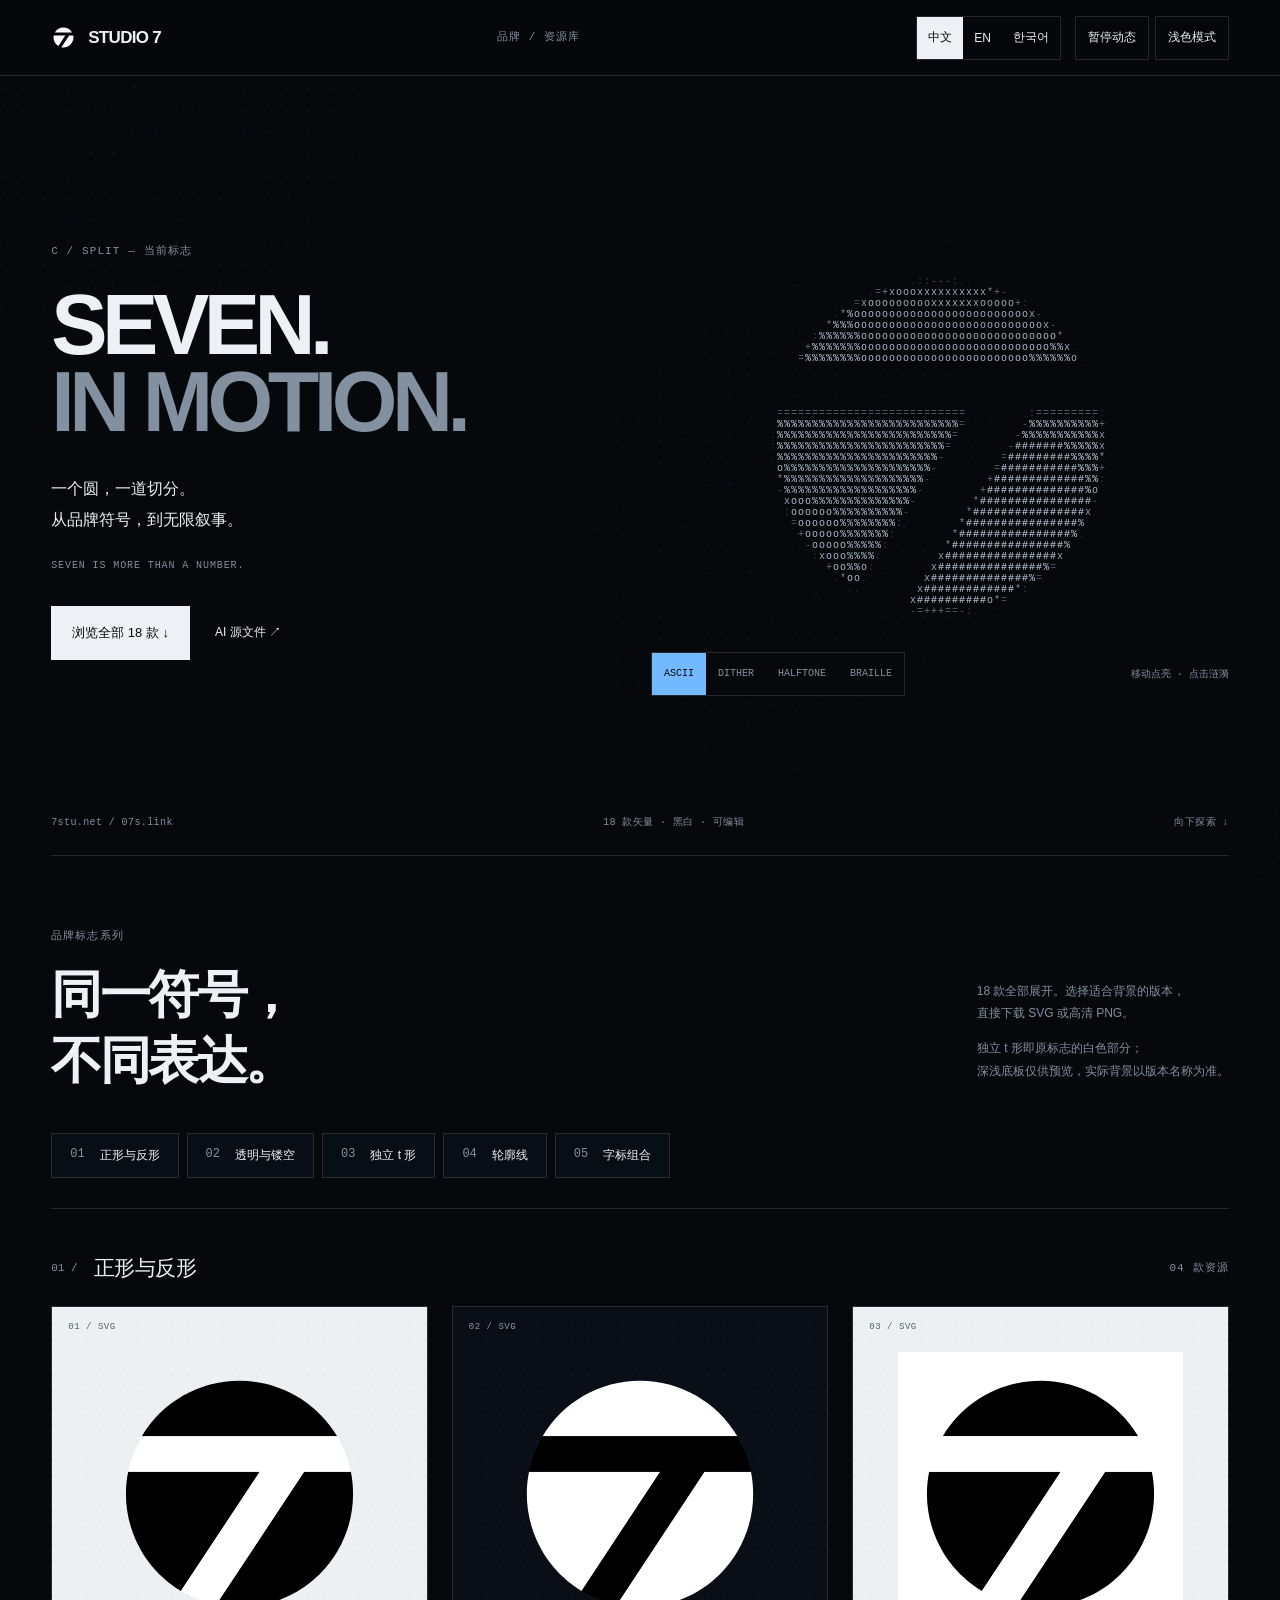
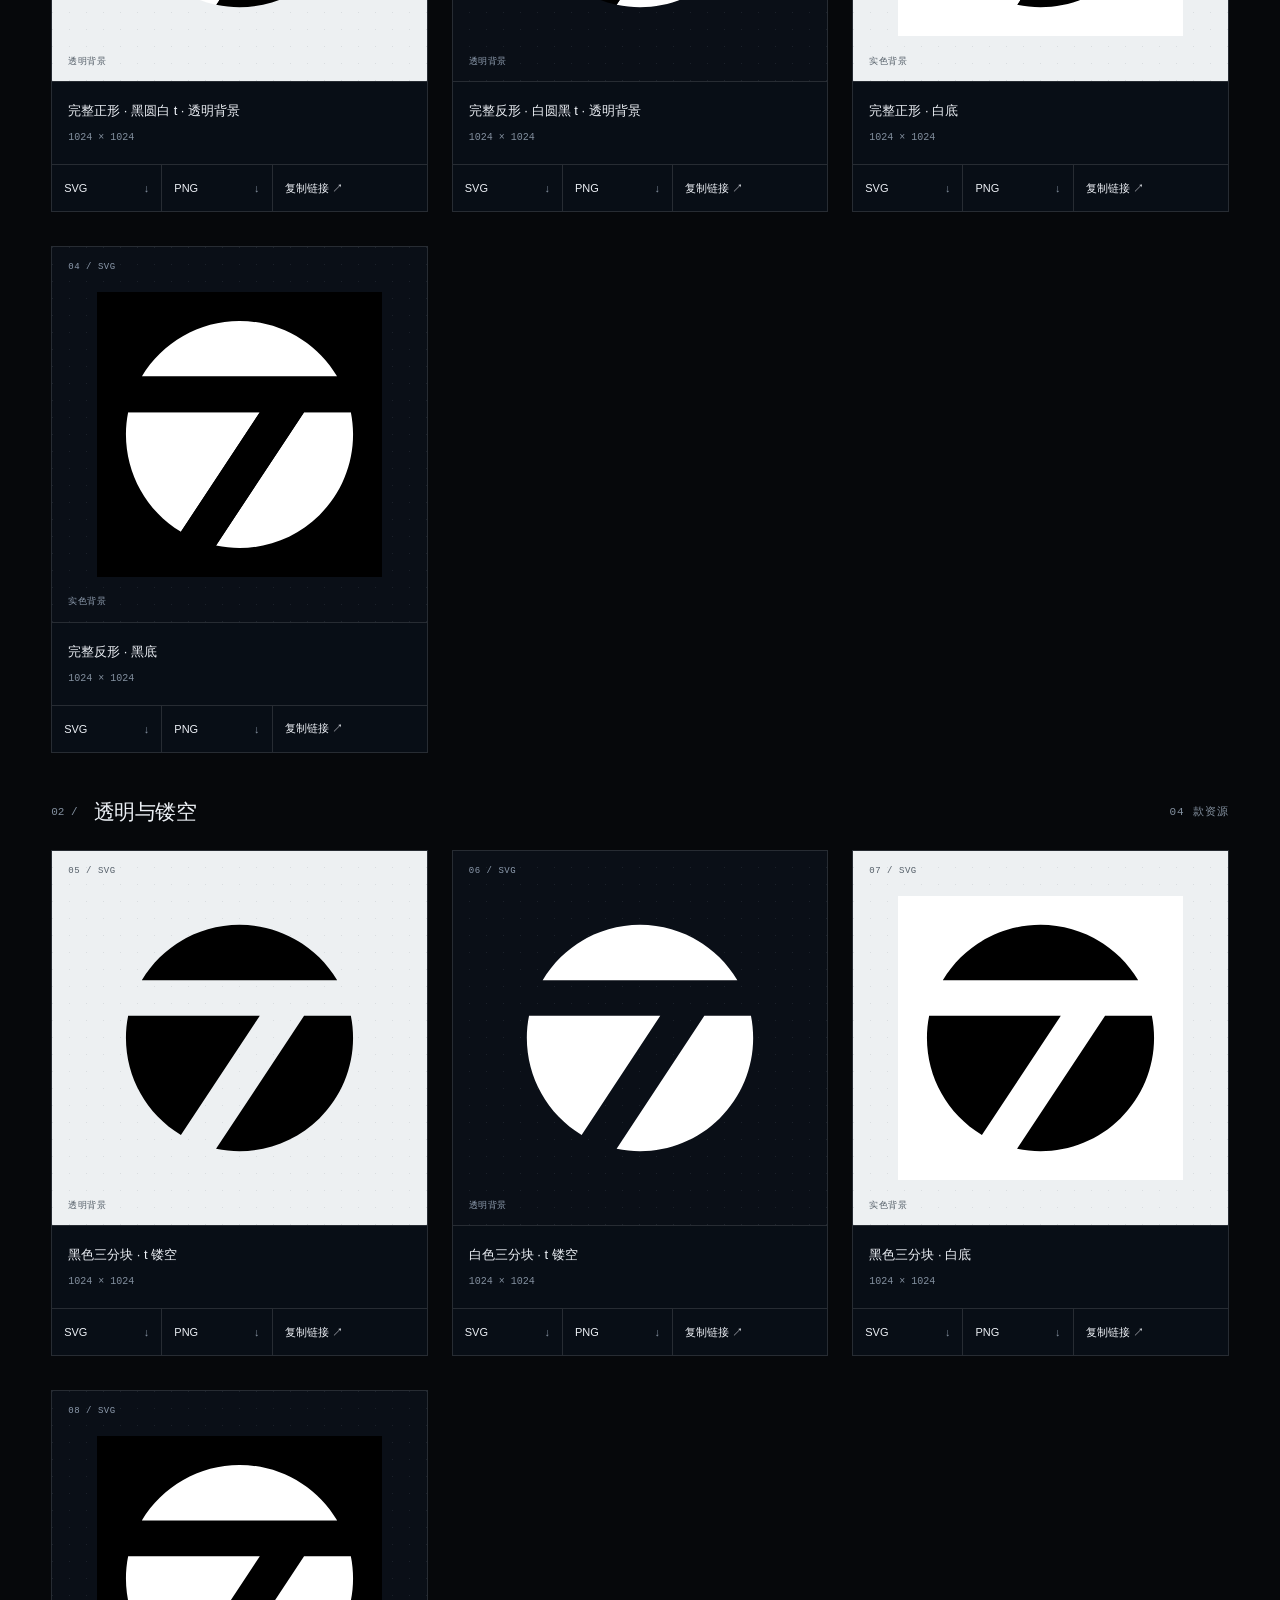
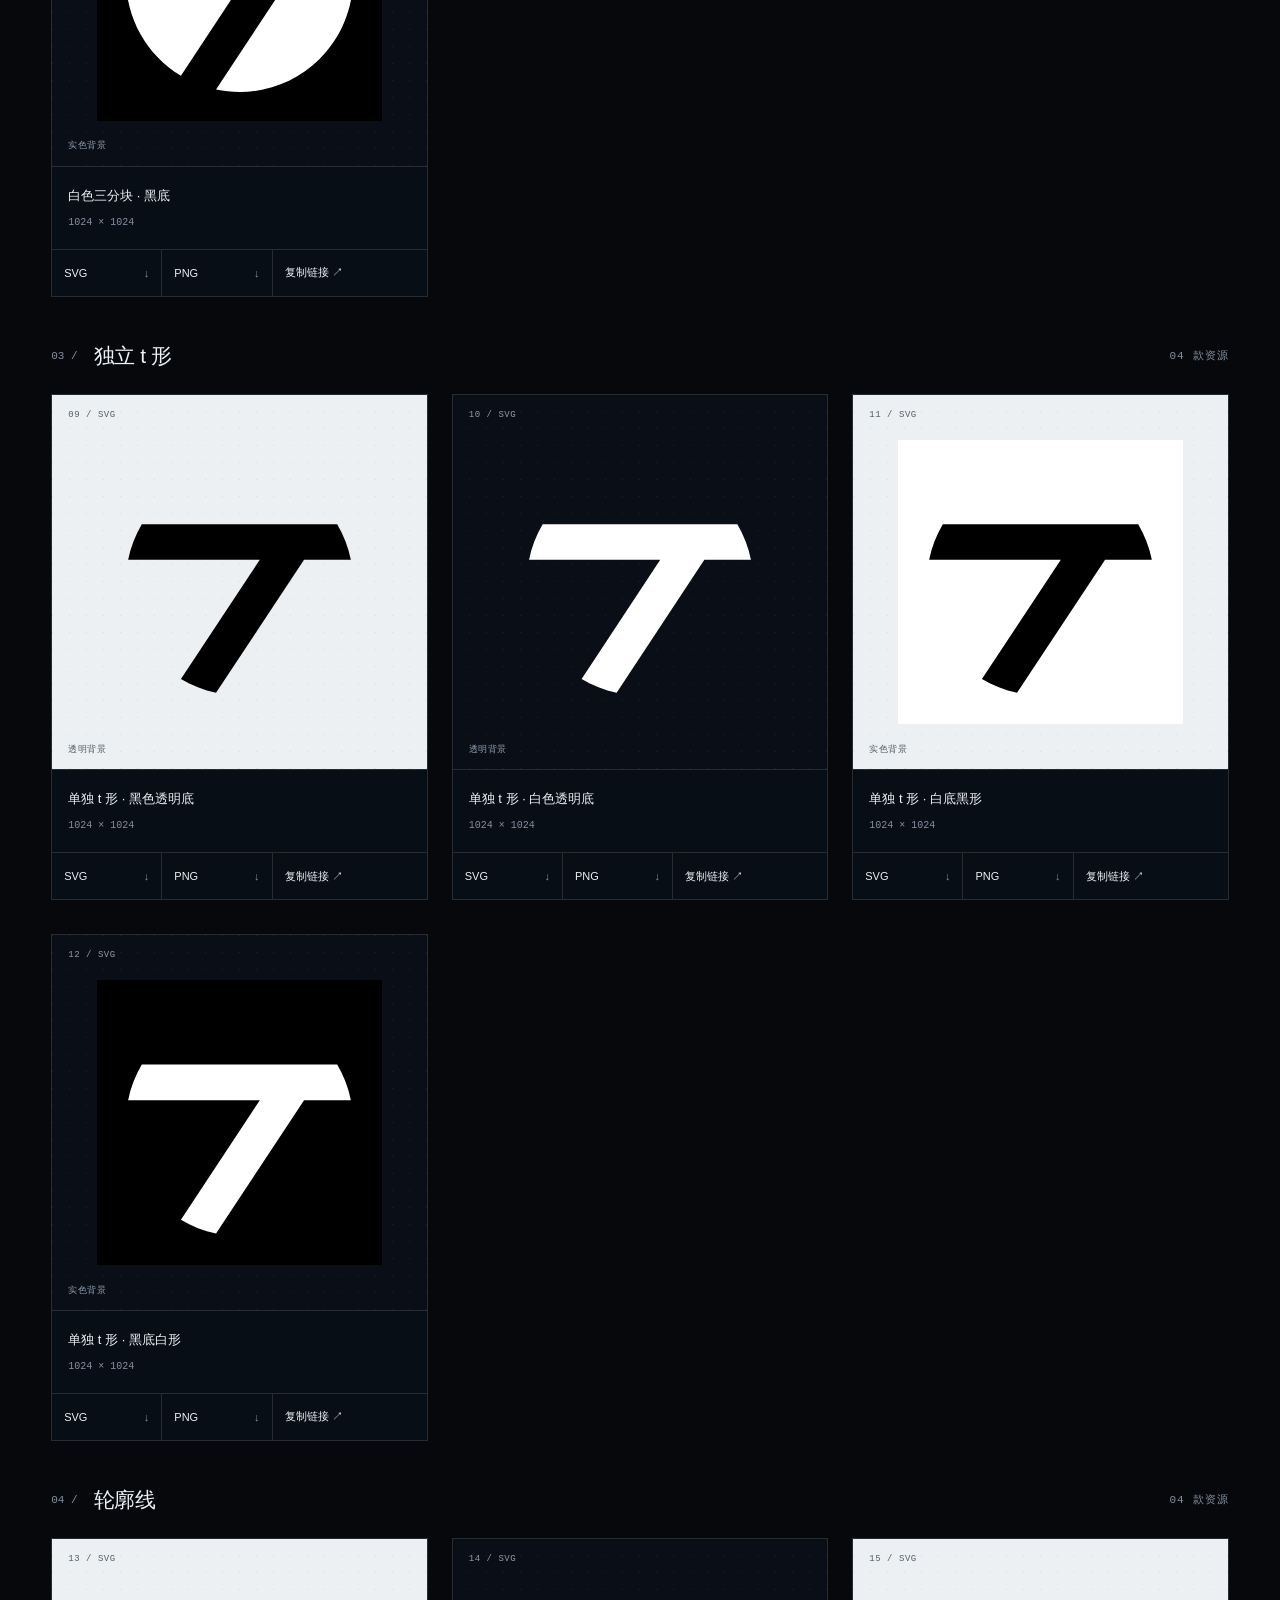
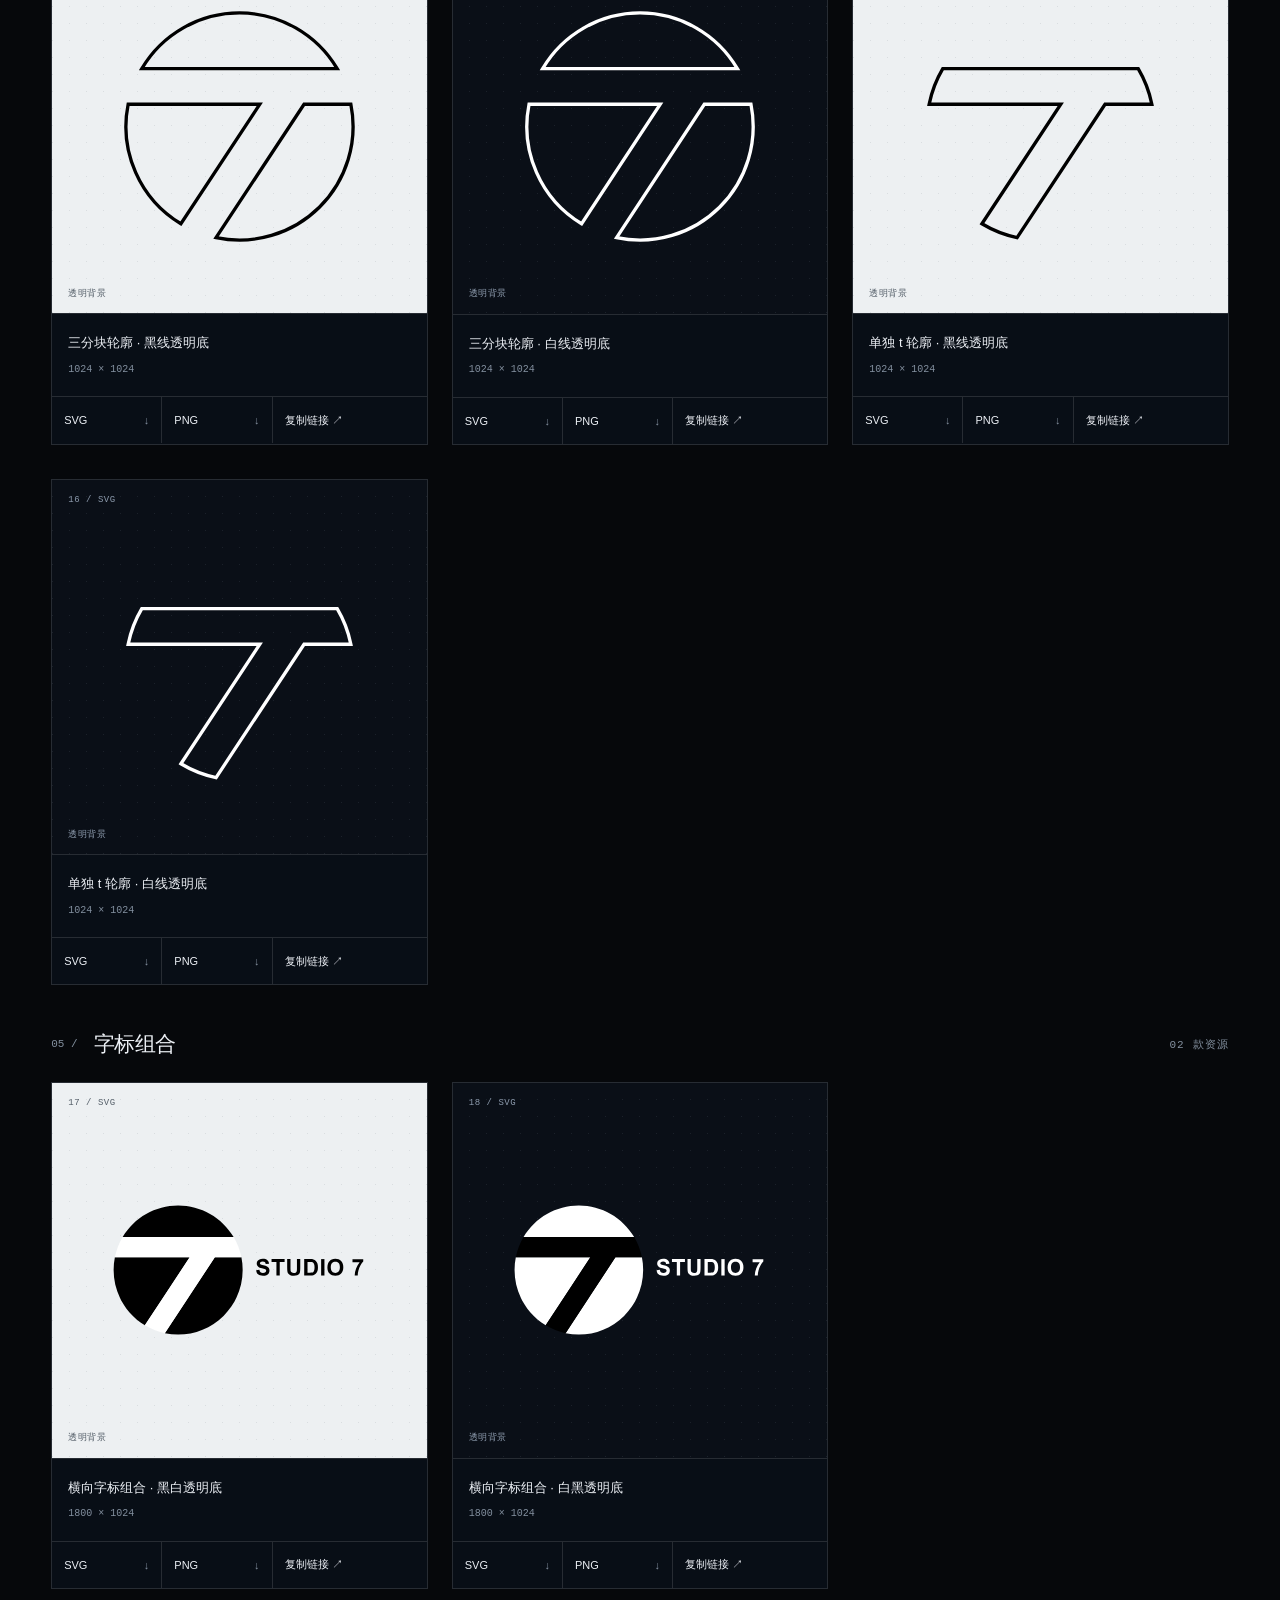
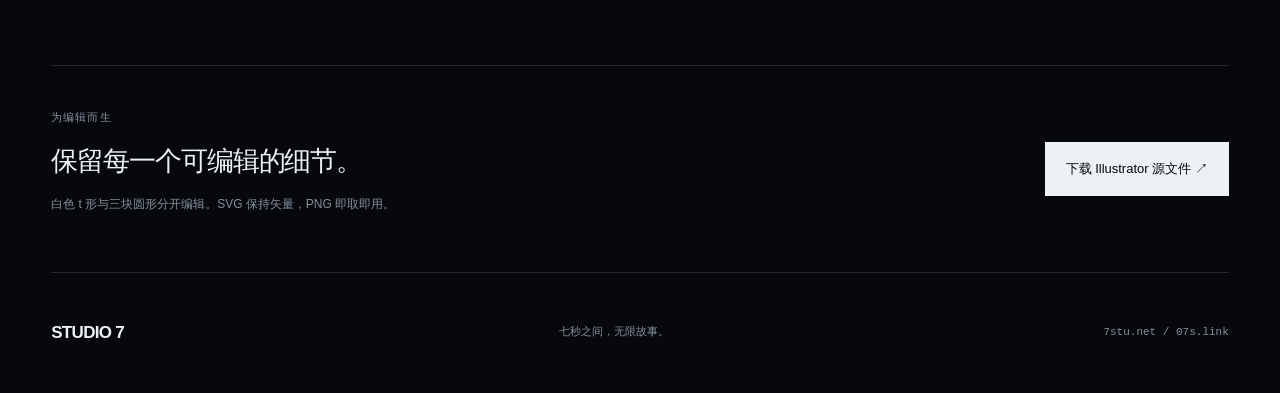
==== commit f8a78555: "Enhance identity motion and add Chinese, English and Korean language support" ====
--- a/index.html
+++ b/index.html
@@ -1,2 +1,2 @@
 <!doctype html>
-<html lang="zh-CN" data-theme="dark"><head><meta charset="utf-8"><meta name="viewport" content="width=device-width,initial-scale=1"><meta name="theme-color" content="#06080b"><meta name="description" content="STUDIO 7 · C / SPLIT 品牌资源库。18 款可编辑 SVG 与高清 PNG，正反、镂空、独立 t 形、轮廓和组合字标。"><title>STUDIO 7 — Identity in motion.</title><link rel="icon" href="logo/studio7.svg" type="image/svg+xml"><link rel="stylesheet" href="assets/identity.css"></head><body><a class="skip" href="#library">跳到 Logo 资源</a><canvas id="field" aria-hidden="true"></canvas><div class="page"><header class="topbar"><a href="#top" class="brand"><img src="logo/studio7-white.svg" width="25" height="25" alt=""><span>STUDIO 7</span></a><span class="top-label">IDENTITY / RESOURCE LIBRARY</span><div class="controls"><button id="motion" type="button" aria-pressed="false">暂停动态</button><button id="theme" type="button" aria-pressed="false">浅色模式</button></div></header><main id="top"><section class="hero"><div class="hero-copy"><div class="eyebrow"><span class="live-dot"></span> C / SPLIT — CURRENT IDENTITY</div><h1>SEVEN.<br><span>IN MOTION.</span></h1><p class="hero-intro">一个圆，一道切分。<br>从品牌符号，到无限叙事。</p><p class="hero-manifesto">SEVEN IS MORE THAN A NUMBER.</p><div class="hero-actions"><a class="primary" href="#library">浏览全部 18 款 <span>↓</span></a><a href="logo/studio7-c/source/studio7-c.ai" download>AI 源文件 ↗</a></div></div><div class="hero-art"><canvas id="heroCanvas" role="img" aria-label="由 ASCII 字符组成的动态 C / SPLIT 标志"></canvas><img class="canvas-fallback" src="logo/studio7-white.svg" alt="C / SPLIT 标志"><div class="art-tools"><div class="render-modes" role="group" aria-label="字符渲染方式"><button data-mode="ascii" aria-pressed="true">ASCII</button><button data-mode="dither" aria-pressed="false">DITHER</button><button data-mode="halftone" aria-pressed="false">HALFTONE</button></div><span>移动点亮 · 点击涟漪</span></div></div><div class="hero-footer"><span>7stu.net / 07s.link</span><span>18 VECTORS · BLACK & WHITE · EDITABLE</span><span>SCROLL TO EXPLORE ↓</span></div></section><section class="library-intro" id="library"><div><p class="eyebrow">THE IDENTITY COLLECTION</p><h2>同一符号，<br>不同表达。</h2></div><div class="library-description"><p>18 款全部展开。选择适合背景的版本，<br>直接下载 SVG 或高清 PNG。</p><p>独立 t 形即原标志的白色部分；<br>深浅底板仅供预览，实际背景以版本名称为准。</p></div></section><nav class="category-nav" aria-label="资源分类"><a href="#positive"><span>01</span> 正形与反形</a><a href="#cutout"><span>02</span> 透明与镂空</a><a href="#t-shape"><span>03</span> 独立 t 形</a><a href="#outline"><span>04</span> 轮廓线</a><a href="#lockup"><span>05</span> 字标组合</a></nav><section class="collection" id="positive" aria-labelledby="title-positive"><div class="section-heading"><div><span class="index-number">01 /</span><h2 id="title-positive">正形与反形</h2></div><span class="mono">04 ASSETS</span></div><div class="asset-grid"><article class="asset"><div class="sample on-light"><span class="asset-number">01 / SVG</span><img src="logo/studio7-c/svg/01-full-positive-transparent.svg" width="1024" height="1024" alt="完整正形 · 黑圆白 t · 透明背景" loading="lazy" decoding="async"><span class="sample-caption">TRANSPARENT</span></div><div class="asset-meta"><h3>完整正形 · 黑圆白 t · 透明背景</h3><span>1024 × 1024</span></div><div class="asset-actions"><a href="logo/studio7-c/svg/01-full-positive-transparent.svg" download>SVG <span>↓</span></a><a href="logo/studio7-c/png/01-full-positive-transparent.png" download>PNG <span>↓</span></a><button type="button" data-copy="logo/studio7-c/svg/01-full-positive-transparent.svg" aria-label="复制完整正形 · 黑圆白 t · 透明背景的 SVG 地址">复制链接 <span>↗</span></button></div></article><article class="asset"><div class="sample on-dark"><span class="asset-number">02 / SVG</span><img src="logo/studio7-c/svg/02-full-reverse-transparent.svg" width="1024" height="1024" alt="完整反形 · 白圆黑 t · 透明背景" loading="lazy" decoding="async"><span class="sample-caption">TRANSPARENT</span></div><div class="asset-meta"><h3>完整反形 · 白圆黑 t · 透明背景</h3><span>1024 × 1024</span></div><div class="asset-actions"><a href="logo/studio7-c/svg/02-full-reverse-transparent.svg" download>SVG <span>↓</span></a><a href="logo/studio7-c/png/02-full-reverse-transparent.png" download>PNG <span>↓</span></a><button type="button" data-copy="logo/studio7-c/svg/02-full-reverse-transparent.svg" aria-label="复制完整反形 · 白圆黑 t · 透明背景的 SVG 地址">复制链接 <span>↗</span></button></div></article><article class="asset"><div class="sample on-light"><span class="asset-number">03 / SVG</span><img src="logo/studio7-c/svg/03-full-positive-white-bg.svg" width="1024" height="1024" alt="完整正形 · 白底" loading="lazy" decoding="async"><span class="sample-caption">SOLID BACKGROUND</span></div><div class="asset-meta"><h3>完整正形 · 白底</h3><span>1024 × 1024</span></div><div class="asset-actions"><a href="logo/studio7-c/svg/03-full-positive-white-bg.svg" download>SVG <span>↓</span></a><a href="logo/studio7-c/png/03-full-positive-white-bg.png" download>PNG <span>↓</span></a><button type="button" data-copy="logo/studio7-c/svg/03-full-positive-white-bg.svg" aria-label="复制完整正形 · 白底的 SVG 地址">复制链接 <span>↗</span></button></div></article><article class="asset"><div class="sample on-dark"><span class="asset-number">04 / SVG</span><img src="logo/studio7-c/svg/04-full-reverse-black-bg.svg" width="1024" height="1024" alt="完整反形 · 黑底" loading="lazy" decoding="async"><span class="sample-caption">SOLID BACKGROUND</span></div><div class="asset-meta"><h3>完整反形 · 黑底</h3><span>1024 × 1024</span></div><div class="asset-actions"><a href="logo/studio7-c/svg/04-full-reverse-black-bg.svg" download>SVG <span>↓</span></a><a href="logo/studio7-c/png/04-full-reverse-black-bg.png" download>PNG <span>↓</span></a><button type="button" data-copy="logo/studio7-c/svg/04-full-reverse-black-bg.svg" aria-label="复制完整反形 · 黑底的 SVG 地址">复制链接 <span>↗</span></button></div></article></div></section><section class="collection" id="cutout" aria-labelledby="title-cutout"><div class="section-heading"><div><span class="index-number">02 /</span><h2 id="title-cutout">透明与镂空</h2></div><span class="mono">04 ASSETS</span></div><div class="asset-grid"><article class="asset"><div class="sample on-light"><span class="asset-number">05 / SVG</span><img src="logo/studio7-c/svg/05-split-black-transparent.svg" width="1024" height="1024" alt="黑色三分块 · t 镂空" loading="lazy" decoding="async"><span class="sample-caption">TRANSPARENT</span></div><div class="asset-meta"><h3>黑色三分块 · t 镂空</h3><span>1024 × 1024</span></div><div class="asset-actions"><a href="logo/studio7-c/svg/05-split-black-transparent.svg" download>SVG <span>↓</span></a><a href="logo/studio7-c/png/05-split-black-transparent.png" download>PNG <span>↓</span></a><button type="button" data-copy="logo/studio7-c/svg/05-split-black-transparent.svg" aria-label="复制黑色三分块 · t 镂空的 SVG 地址">复制链接 <span>↗</span></button></div></article><article class="asset"><div class="sample on-dark"><span class="asset-number">06 / SVG</span><img src="logo/studio7-c/svg/06-split-white-transparent.svg" width="1024" height="1024" alt="白色三分块 · t 镂空" loading="lazy" decoding="async"><span class="sample-caption">TRANSPARENT</span></div><div class="asset-meta"><h3>白色三分块 · t 镂空</h3><span>1024 × 1024</span></div><div class="asset-actions"><a href="logo/studio7-c/svg/06-split-white-transparent.svg" download>SVG <span>↓</span></a><a href="logo/studio7-c/png/06-split-white-transparent.png" download>PNG <span>↓</span></a><button type="button" data-copy="logo/studio7-c/svg/06-split-white-transparent.svg" aria-label="复制白色三分块 · t 镂空的 SVG 地址">复制链接 <span>↗</span></button></div></article><article class="asset"><div class="sample on-light"><span class="asset-number">07 / SVG</span><img src="logo/studio7-c/svg/07-split-black-white-bg.svg" width="1024" height="1024" alt="黑色三分块 · 白底" loading="lazy" decoding="async"><span class="sample-caption">SOLID BACKGROUND</span></div><div class="asset-meta"><h3>黑色三分块 · 白底</h3><span>1024 × 1024</span></div><div class="asset-actions"><a href="logo/studio7-c/svg/07-split-black-white-bg.svg" download>SVG <span>↓</span></a><a href="logo/studio7-c/png/07-split-black-white-bg.png" download>PNG <span>↓</span></a><button type="button" data-copy="logo/studio7-c/svg/07-split-black-white-bg.svg" aria-label="复制黑色三分块 · 白底的 SVG 地址">复制链接 <span>↗</span></button></div></article><article class="asset"><div class="sample on-dark"><span class="asset-number">08 / SVG</span><img src="logo/studio7-c/svg/08-split-white-black-bg.svg" width="1024" height="1024" alt="白色三分块 · 黑底" loading="lazy" decoding="async"><span class="sample-caption">SOLID BACKGROUND</span></div><div class="asset-meta"><h3>白色三分块 · 黑底</h3><span>1024 × 1024</span></div><div class="asset-actions"><a href="logo/studio7-c/svg/08-split-white-black-bg.svg" download>SVG <span>↓</span></a><a href="logo/studio7-c/png/08-split-white-black-bg.png" download>PNG <span>↓</span></a><button type="button" data-copy="logo/studio7-c/svg/08-split-white-black-bg.svg" aria-label="复制白色三分块 · 黑底的 SVG 地址">复制链接 <span>↗</span></button></div></article></div></section><section class="collection" id="t-shape" aria-labelledby="title-t-shape"><div class="section-heading"><div><span class="index-number">03 /</span><h2 id="title-t-shape">独立 t 形</h2></div><span class="mono">04 ASSETS</span></div><div class="asset-grid"><article class="asset"><div class="sample on-light"><span class="asset-number">09 / SVG</span><img src="logo/studio7-c/svg/09-t-black-transparent.svg" width="1024" height="1024" alt="单独 t 形 · 黑色透明底" loading="lazy" decoding="async"><span class="sample-caption">TRANSPARENT</span></div><div class="asset-meta"><h3>单独 t 形 · 黑色透明底</h3><span>1024 × 1024</span></div><div class="asset-actions"><a href="logo/studio7-c/svg/09-t-black-transparent.svg" download>SVG <span>↓</span></a><a href="logo/studio7-c/png/09-t-black-transparent.png" download>PNG <span>↓</span></a><button type="button" data-copy="logo/studio7-c/svg/09-t-black-transparent.svg" aria-label="复制单独 t 形 · 黑色透明底的 SVG 地址">复制链接 <span>↗</span></button></div></article><article class="asset"><div class="sample on-dark"><span class="asset-number">10 / SVG</span><img src="logo/studio7-c/svg/10-t-white-transparent.svg" width="1024" height="1024" alt="单独 t 形 · 白色透明底" loading="lazy" decoding="async"><span class="sample-caption">TRANSPARENT</span></div><div class="asset-meta"><h3>单独 t 形 · 白色透明底</h3><span>1024 × 1024</span></div><div class="asset-actions"><a href="logo/studio7-c/svg/10-t-white-transparent.svg" download>SVG <span>↓</span></a><a href="logo/studio7-c/png/10-t-white-transparent.png" download>PNG <span>↓</span></a><button type="button" data-copy="logo/studio7-c/svg/10-t-white-transparent.svg" aria-label="复制单独 t 形 · 白色透明底的 SVG 地址">复制链接 <span>↗</span></button></div></article><article class="asset"><div class="sample on-light"><span class="asset-number">11 / SVG</span><img src="logo/studio7-c/svg/11-t-black-white-bg.svg" width="1024" height="1024" alt="单独 t 形 · 白底黑形" loading="lazy" decoding="async"><span class="sample-caption">SOLID BACKGROUND</span></div><div class="asset-meta"><h3>单独 t 形 · 白底黑形</h3><span>1024 × 1024</span></div><div class="asset-actions"><a href="logo/studio7-c/svg/11-t-black-white-bg.svg" download>SVG <span>↓</span></a><a href="logo/studio7-c/png/11-t-black-white-bg.png" download>PNG <span>↓</span></a><button type="button" data-copy="logo/studio7-c/svg/11-t-black-white-bg.svg" aria-label="复制单独 t 形 · 白底黑形的 SVG 地址">复制链接 <span>↗</span></button></div></article><article class="asset"><div class="sample on-dark"><span class="asset-number">12 / SVG</span><img src="logo/studio7-c/svg/12-t-white-black-bg.svg" width="1024" height="1024" alt="单独 t 形 · 黑底白形" loading="lazy" decoding="async"><span class="sample-caption">SOLID BACKGROUND</span></div><div class="asset-meta"><h3>单独 t 形 · 黑底白形</h3><span>1024 × 1024</span></div><div class="asset-actions"><a href="logo/studio7-c/svg/12-t-white-black-bg.svg" download>SVG <span>↓</span></a><a href="logo/studio7-c/png/12-t-white-black-bg.png" download>PNG <span>↓</span></a><button type="button" data-copy="logo/studio7-c/svg/12-t-white-black-bg.svg" aria-label="复制单独 t 形 · 黑底白形的 SVG 地址">复制链接 <span>↗</span></button></div></article></div></section><section class="collection" id="outline" aria-labelledby="title-outline"><div class="section-heading"><div><span class="index-number">04 /</span><h2 id="title-outline">轮廓线</h2></div><span class="mono">04 ASSETS</span></div><div class="asset-grid"><article class="asset"><div class="sample on-light"><span class="asset-number">13 / SVG</span><img src="logo/studio7-c/svg/13-split-outline-black.svg" width="1024" height="1024" alt="三分块轮廓 · 黑线透明底" loading="lazy" decoding="async"><span class="sample-caption">TRANSPARENT</span></div><div class="asset-meta"><h3>三分块轮廓 · 黑线透明底</h3><span>1024 × 1024</span></div><div class="asset-actions"><a href="logo/studio7-c/svg/13-split-outline-black.svg" download>SVG <span>↓</span></a><a href="logo/studio7-c/png/13-split-outline-black.png" download>PNG <span>↓</span></a><button type="button" data-copy="logo/studio7-c/svg/13-split-outline-black.svg" aria-label="复制三分块轮廓 · 黑线透明底的 SVG 地址">复制链接 <span>↗</span></button></div></article><article class="asset"><div class="sample on-dark"><span class="asset-number">14 / SVG</span><img src="logo/studio7-c/svg/14-split-outline-white.svg" width="1024" height="1024" alt="三分块轮廓 · 白线透明底" loading="lazy" decoding="async"><span class="sample-caption">TRANSPARENT</span></div><div class="asset-meta"><h3>三分块轮廓 · 白线透明底</h3><span>1024 × 1024</span></div><div class="asset-actions"><a href="logo/studio7-c/svg/14-split-outline-white.svg" download>SVG <span>↓</span></a><a href="logo/studio7-c/png/14-split-outline-white.png" download>PNG <span>↓</span></a><button type="button" data-copy="logo/studio7-c/svg/14-split-outline-white.svg" aria-label="复制三分块轮廓 · 白线透明底的 SVG 地址">复制链接 <span>↗</span></button></div></article><article class="asset"><div class="sample on-light"><span class="asset-number">15 / SVG</span><img src="logo/studio7-c/svg/15-t-outline-black.svg" width="1024" height="1024" alt="单独 t 轮廓 · 黑线透明底" loading="lazy" decoding="async"><span class="sample-caption">TRANSPARENT</span></div><div class="asset-meta"><h3>单独 t 轮廓 · 黑线透明底</h3><span>1024 × 1024</span></div><div class="asset-actions"><a href="logo/studio7-c/svg/15-t-outline-black.svg" download>SVG <span>↓</span></a><a href="logo/studio7-c/png/15-t-outline-black.png" download>PNG <span>↓</span></a><button type="button" data-copy="logo/studio7-c/svg/15-t-outline-black.svg" aria-label="复制单独 t 轮廓 · 黑线透明底的 SVG 地址">复制链接 <span>↗</span></button></div></article><article class="asset"><div class="sample on-dark"><span class="asset-number">16 / SVG</span><img src="logo/studio7-c/svg/16-t-outline-white.svg" width="1024" height="1024" alt="单独 t 轮廓 · 白线透明底" loading="lazy" decoding="async"><span class="sample-caption">TRANSPARENT</span></div><div class="asset-meta"><h3>单独 t 轮廓 · 白线透明底</h3><span>1024 × 1024</span></div><div class="asset-actions"><a href="logo/studio7-c/svg/16-t-outline-white.svg" download>SVG <span>↓</span></a><a href="logo/studio7-c/png/16-t-outline-white.png" download>PNG <span>↓</span></a><button type="button" data-copy="logo/studio7-c/svg/16-t-outline-white.svg" aria-label="复制单独 t 轮廓 · 白线透明底的 SVG 地址">复制链接 <span>↗</span></button></div></article></div></section><section class="collection" id="lockup" aria-labelledby="title-lockup"><div class="section-heading"><div><span class="index-number">05 /</span><h2 id="title-lockup">字标组合</h2></div><span class="mono">02 ASSETS</span></div><div class="asset-grid"><article class="asset"><div class="sample on-light"><span class="asset-number">17 / SVG</span><img src="logo/studio7-c/svg/17-lockup-positive.svg" width="1800" height="1024" alt="横向字标组合 · 黑白透明底" loading="lazy" decoding="async"><span class="sample-caption">TRANSPARENT</span></div><div class="asset-meta"><h3>横向字标组合 · 黑白透明底</h3><span>1800 × 1024</span></div><div class="asset-actions"><a href="logo/studio7-c/svg/17-lockup-positive.svg" download>SVG <span>↓</span></a><a href="logo/studio7-c/png/17-lockup-positive.png" download>PNG <span>↓</span></a><button type="button" data-copy="logo/studio7-c/svg/17-lockup-positive.svg" aria-label="复制横向字标组合 · 黑白透明底的 SVG 地址">复制链接 <span>↗</span></button></div></article><article class="asset"><div class="sample on-dark"><span class="asset-number">18 / SVG</span><img src="logo/studio7-c/svg/18-lockup-reverse.svg" width="1800" height="1024" alt="横向字标组合 · 白黑透明底" loading="lazy" decoding="async"><span class="sample-caption">TRANSPARENT</span></div><div class="asset-meta"><h3>横向字标组合 · 白黑透明底</h3><span>1800 × 1024</span></div><div class="asset-actions"><a href="logo/studio7-c/svg/18-lockup-reverse.svg" download>SVG <span>↓</span></a><a href="logo/studio7-c/png/18-lockup-reverse.png" download>PNG <span>↓</span></a><button type="button" data-copy="logo/studio7-c/svg/18-lockup-reverse.svg" aria-label="复制横向字标组合 · 白黑透明底的 SVG 地址">复制链接 <span>↗</span></button></div></article></div></section><section class="source-banner"><div><p class="eyebrow">MADE TO BE EDITED</p><h2>保留每一个可编辑的细节。</h2><p>白色 t 形与三块圆形分开编辑。SVG 保持矢量，PNG 即取即用。</p></div><a href="logo/studio7-c/source/studio7-c.ai" download class="primary">下载 Illustrator 源文件 ↗</a></section></main><footer><a class="brand" href="#top">STUDIO 7</a><p>Seven Seconds, Infinite Stories.</p><span>7stu.net / 07s.link</span></footer></div><div id="status" role="status" aria-live="polite"></div><script src="assets/identity.js" defer></script></body></html>+<html lang="zh-CN" data-theme="dark"><head><meta charset="utf-8"><meta name="viewport" content="width=device-width,initial-scale=1"><meta name="theme-color" content="#06080b"><meta name="description" content="STUDIO 7 · C / SPLIT 品牌资源库。18 款可编辑 SVG 与高清 PNG，正反、镂空、独立 t 形、轮廓和组合字标。"><title>STUDIO 7 — Identity in motion.</title><link rel="icon" href="logo/studio7.svg" type="image/svg+xml"><link rel="stylesheet" href="assets/identity.css"></head><body><a class="skip" href="#library">跳到 Logo 资源</a><canvas id="field" aria-hidden="true"></canvas><div class="page"><header class="topbar"><a href="#top" class="brand"><img src="logo/studio7-white.svg" width="25" height="25" alt=""><span>STUDIO 7</span></a><span class="top-label">IDENTITY / RESOURCE LIBRARY</span><div class="controls"><div class="languages" role="group" aria-label="语言"><button data-lang="zh" lang="zh-CN" aria-pressed="true">中文</button><button data-lang="en" lang="en" aria-pressed="false">EN</button><button data-lang="ko" lang="ko" aria-pressed="false">한국어</button></div><button id="motion" type="button" aria-pressed="false">暂停动态</button><button id="theme" type="button" aria-pressed="false">浅色模式</button></div></header><main id="top"><section class="hero"><div class="hero-copy"><div class="eyebrow"><span class="live-dot"></span> C / SPLIT — CURRENT IDENTITY</div><h1>SEVEN.<br><span>IN MOTION.</span></h1><p class="hero-intro">一个圆，一道切分。<br>从品牌符号，到无限叙事。</p><p class="hero-manifesto">SEVEN IS MORE THAN A NUMBER.</p><div class="hero-actions"><a class="primary" href="#library">浏览全部 18 款 <span>↓</span></a><a href="logo/studio7-c/source/studio7-c.ai" download>AI 源文件 ↗</a></div></div><div class="hero-art"><canvas id="heroCanvas" role="img" aria-label="由 ASCII 字符组成的动态 C / SPLIT 标志"></canvas><img class="canvas-fallback" src="logo/studio7-white.svg" alt="C / SPLIT 标志"><div class="art-tools"><div class="render-modes" role="group" aria-label="字符渲染方式"><button data-mode="ascii" aria-pressed="true">ASCII</button><button data-mode="dither" aria-pressed="false">DITHER</button><button data-mode="halftone" aria-pressed="false">HALFTONE</button><button data-mode="braille" aria-pressed="false">BRAILLE</button></div><span>移动点亮 · 点击涟漪</span></div></div><div class="hero-footer"><span>7stu.net / 07s.link</span><span>18 VECTORS · BLACK & WHITE · EDITABLE</span><span>SCROLL TO EXPLORE ↓</span></div></section><section class="library-intro" id="library"><div><p class="eyebrow">THE IDENTITY COLLECTION</p><h2>同一符号，<br>不同表达。</h2></div><div class="library-description"><p>18 款全部展开。选择适合背景的版本，<br>直接下载 SVG 或高清 PNG。</p><p>独立 t 形即原标志的白色部分；<br>深浅底板仅供预览，实际背景以版本名称为准。</p></div></section><nav class="category-nav" aria-label="资源分类"><a href="#positive"><span>01</span> 正形与反形</a><a href="#cutout"><span>02</span> 透明与镂空</a><a href="#t-shape"><span>03</span> 独立 t 形</a><a href="#outline"><span>04</span> 轮廓线</a><a href="#lockup"><span>05</span> 字标组合</a></nav><section class="collection" id="positive" aria-labelledby="title-positive"><div class="section-heading"><div><span class="index-number">01 /</span><h2 id="title-positive">正形与反形</h2></div><span class="mono">04 ASSETS</span></div><div class="asset-grid"><article class="asset"><div class="sample on-light"><span class="asset-number">01 / SVG</span><img src="logo/studio7-c/svg/01-full-positive-transparent.svg" width="1024" height="1024" alt="完整正形 · 黑圆白 t · 透明背景" loading="lazy" decoding="async"><span class="sample-caption">TRANSPARENT</span></div><div class="asset-meta"><h3>完整正形 · 黑圆白 t · 透明背景</h3><span>1024 × 1024</span></div><div class="asset-actions"><a href="logo/studio7-c/svg/01-full-positive-transparent.svg" download>SVG <span>↓</span></a><a href="logo/studio7-c/png/01-full-positive-transparent.png" download>PNG <span>↓</span></a><button type="button" data-copy="logo/studio7-c/svg/01-full-positive-transparent.svg" aria-label="复制完整正形 · 黑圆白 t · 透明背景的 SVG 地址">复制链接 <span>↗</span></button></div></article><article class="asset"><div class="sample on-dark"><span class="asset-number">02 / SVG</span><img src="logo/studio7-c/svg/02-full-reverse-transparent.svg" width="1024" height="1024" alt="完整反形 · 白圆黑 t · 透明背景" loading="lazy" decoding="async"><span class="sample-caption">TRANSPARENT</span></div><div class="asset-meta"><h3>完整反形 · 白圆黑 t · 透明背景</h3><span>1024 × 1024</span></div><div class="asset-actions"><a href="logo/studio7-c/svg/02-full-reverse-transparent.svg" download>SVG <span>↓</span></a><a href="logo/studio7-c/png/02-full-reverse-transparent.png" download>PNG <span>↓</span></a><button type="button" data-copy="logo/studio7-c/svg/02-full-reverse-transparent.svg" aria-label="复制完整反形 · 白圆黑 t · 透明背景的 SVG 地址">复制链接 <span>↗</span></button></div></article><article class="asset"><div class="sample on-light"><span class="asset-number">03 / SVG</span><img src="logo/studio7-c/svg/03-full-positive-white-bg.svg" width="1024" height="1024" alt="完整正形 · 白底" loading="lazy" decoding="async"><span class="sample-caption">SOLID BACKGROUND</span></div><div class="asset-meta"><h3>完整正形 · 白底</h3><span>1024 × 1024</span></div><div class="asset-actions"><a href="logo/studio7-c/svg/03-full-positive-white-bg.svg" download>SVG <span>↓</span></a><a href="logo/studio7-c/png/03-full-positive-white-bg.png" download>PNG <span>↓</span></a><button type="button" data-copy="logo/studio7-c/svg/03-full-positive-white-bg.svg" aria-label="复制完整正形 · 白底的 SVG 地址">复制链接 <span>↗</span></button></div></article><article class="asset"><div class="sample on-dark"><span class="asset-number">04 / SVG</span><img src="logo/studio7-c/svg/04-full-reverse-black-bg.svg" width="1024" height="1024" alt="完整反形 · 黑底" loading="lazy" decoding="async"><span class="sample-caption">SOLID BACKGROUND</span></div><div class="asset-meta"><h3>完整反形 · 黑底</h3><span>1024 × 1024</span></div><div class="asset-actions"><a href="logo/studio7-c/svg/04-full-reverse-black-bg.svg" download>SVG <span>↓</span></a><a href="logo/studio7-c/png/04-full-reverse-black-bg.png" download>PNG <span>↓</span></a><button type="button" data-copy="logo/studio7-c/svg/04-full-reverse-black-bg.svg" aria-label="复制完整反形 · 黑底的 SVG 地址">复制链接 <span>↗</span></button></div></article></div></section><section class="collection" id="cutout" aria-labelledby="title-cutout"><div class="section-heading"><div><span class="index-number">02 /</span><h2 id="title-cutout">透明与镂空</h2></div><span class="mono">04 ASSETS</span></div><div class="asset-grid"><article class="asset"><div class="sample on-light"><span class="asset-number">05 / SVG</span><img src="logo/studio7-c/svg/05-split-black-transparent.svg" width="1024" height="1024" alt="黑色三分块 · t 镂空" loading="lazy" decoding="async"><span class="sample-caption">TRANSPARENT</span></div><div class="asset-meta"><h3>黑色三分块 · t 镂空</h3><span>1024 × 1024</span></div><div class="asset-actions"><a href="logo/studio7-c/svg/05-split-black-transparent.svg" download>SVG <span>↓</span></a><a href="logo/studio7-c/png/05-split-black-transparent.png" download>PNG <span>↓</span></a><button type="button" data-copy="logo/studio7-c/svg/05-split-black-transparent.svg" aria-label="复制黑色三分块 · t 镂空的 SVG 地址">复制链接 <span>↗</span></button></div></article><article class="asset"><div class="sample on-dark"><span class="asset-number">06 / SVG</span><img src="logo/studio7-c/svg/06-split-white-transparent.svg" width="1024" height="1024" alt="白色三分块 · t 镂空" loading="lazy" decoding="async"><span class="sample-caption">TRANSPARENT</span></div><div class="asset-meta"><h3>白色三分块 · t 镂空</h3><span>1024 × 1024</span></div><div class="asset-actions"><a href="logo/studio7-c/svg/06-split-white-transparent.svg" download>SVG <span>↓</span></a><a href="logo/studio7-c/png/06-split-white-transparent.png" download>PNG <span>↓</span></a><button type="button" data-copy="logo/studio7-c/svg/06-split-white-transparent.svg" aria-label="复制白色三分块 · t 镂空的 SVG 地址">复制链接 <span>↗</span></button></div></article><article class="asset"><div class="sample on-light"><span class="asset-number">07 / SVG</span><img src="logo/studio7-c/svg/07-split-black-white-bg.svg" width="1024" height="1024" alt="黑色三分块 · 白底" loading="lazy" decoding="async"><span class="sample-caption">SOLID BACKGROUND</span></div><div class="asset-meta"><h3>黑色三分块 · 白底</h3><span>1024 × 1024</span></div><div class="asset-actions"><a href="logo/studio7-c/svg/07-split-black-white-bg.svg" download>SVG <span>↓</span></a><a href="logo/studio7-c/png/07-split-black-white-bg.png" download>PNG <span>↓</span></a><button type="button" data-copy="logo/studio7-c/svg/07-split-black-white-bg.svg" aria-label="复制黑色三分块 · 白底的 SVG 地址">复制链接 <span>↗</span></button></div></article><article class="asset"><div class="sample on-dark"><span class="asset-number">08 / SVG</span><img src="logo/studio7-c/svg/08-split-white-black-bg.svg" width="1024" height="1024" alt="白色三分块 · 黑底" loading="lazy" decoding="async"><span class="sample-caption">SOLID BACKGROUND</span></div><div class="asset-meta"><h3>白色三分块 · 黑底</h3><span>1024 × 1024</span></div><div class="asset-actions"><a href="logo/studio7-c/svg/08-split-white-black-bg.svg" download>SVG <span>↓</span></a><a href="logo/studio7-c/png/08-split-white-black-bg.png" download>PNG <span>↓</span></a><button type="button" data-copy="logo/studio7-c/svg/08-split-white-black-bg.svg" aria-label="复制白色三分块 · 黑底的 SVG 地址">复制链接 <span>↗</span></button></div></article></div></section><section class="collection" id="t-shape" aria-labelledby="title-t-shape"><div class="section-heading"><div><span class="index-number">03 /</span><h2 id="title-t-shape">独立 t 形</h2></div><span class="mono">04 ASSETS</span></div><div class="asset-grid"><article class="asset"><div class="sample on-light"><span class="asset-number">09 / SVG</span><img src="logo/studio7-c/svg/09-t-black-transparent.svg" width="1024" height="1024" alt="单独 t 形 · 黑色透明底" loading="lazy" decoding="async"><span class="sample-caption">TRANSPARENT</span></div><div class="asset-meta"><h3>单独 t 形 · 黑色透明底</h3><span>1024 × 1024</span></div><div class="asset-actions"><a href="logo/studio7-c/svg/09-t-black-transparent.svg" download>SVG <span>↓</span></a><a href="logo/studio7-c/png/09-t-black-transparent.png" download>PNG <span>↓</span></a><button type="button" data-copy="logo/studio7-c/svg/09-t-black-transparent.svg" aria-label="复制单独 t 形 · 黑色透明底的 SVG 地址">复制链接 <span>↗</span></button></div></article><article class="asset"><div class="sample on-dark"><span class="asset-number">10 / SVG</span><img src="logo/studio7-c/svg/10-t-white-transparent.svg" width="1024" height="1024" alt="单独 t 形 · 白色透明底" loading="lazy" decoding="async"><span class="sample-caption">TRANSPARENT</span></div><div class="asset-meta"><h3>单独 t 形 · 白色透明底</h3><span>1024 × 1024</span></div><div class="asset-actions"><a href="logo/studio7-c/svg/10-t-white-transparent.svg" download>SVG <span>↓</span></a><a href="logo/studio7-c/png/10-t-white-transparent.png" download>PNG <span>↓</span></a><button type="button" data-copy="logo/studio7-c/svg/10-t-white-transparent.svg" aria-label="复制单独 t 形 · 白色透明底的 SVG 地址">复制链接 <span>↗</span></button></div></article><article class="asset"><div class="sample on-light"><span class="asset-number">11 / SVG</span><img src="logo/studio7-c/svg/11-t-black-white-bg.svg" width="1024" height="1024" alt="单独 t 形 · 白底黑形" loading="lazy" decoding="async"><span class="sample-caption">SOLID BACKGROUND</span></div><div class="asset-meta"><h3>单独 t 形 · 白底黑形</h3><span>1024 × 1024</span></div><div class="asset-actions"><a href="logo/studio7-c/svg/11-t-black-white-bg.svg" download>SVG <span>↓</span></a><a href="logo/studio7-c/png/11-t-black-white-bg.png" download>PNG <span>↓</span></a><button type="button" data-copy="logo/studio7-c/svg/11-t-black-white-bg.svg" aria-label="复制单独 t 形 · 白底黑形的 SVG 地址">复制链接 <span>↗</span></button></div></article><article class="asset"><div class="sample on-dark"><span class="asset-number">12 / SVG</span><img src="logo/studio7-c/svg/12-t-white-black-bg.svg" width="1024" height="1024" alt="单独 t 形 · 黑底白形" loading="lazy" decoding="async"><span class="sample-caption">SOLID BACKGROUND</span></div><div class="asset-meta"><h3>单独 t 形 · 黑底白形</h3><span>1024 × 1024</span></div><div class="asset-actions"><a href="logo/studio7-c/svg/12-t-white-black-bg.svg" download>SVG <span>↓</span></a><a href="logo/studio7-c/png/12-t-white-black-bg.png" download>PNG <span>↓</span></a><button type="button" data-copy="logo/studio7-c/svg/12-t-white-black-bg.svg" aria-label="复制单独 t 形 · 黑底白形的 SVG 地址">复制链接 <span>↗</span></button></div></article></div></section><section class="collection" id="outline" aria-labelledby="title-outline"><div class="section-heading"><div><span class="index-number">04 /</span><h2 id="title-outline">轮廓线</h2></div><span class="mono">04 ASSETS</span></div><div class="asset-grid"><article class="asset"><div class="sample on-light"><span class="asset-number">13 / SVG</span><img src="logo/studio7-c/svg/13-split-outline-black.svg" width="1024" height="1024" alt="三分块轮廓 · 黑线透明底" loading="lazy" decoding="async"><span class="sample-caption">TRANSPARENT</span></div><div class="asset-meta"><h3>三分块轮廓 · 黑线透明底</h3><span>1024 × 1024</span></div><div class="asset-actions"><a href="logo/studio7-c/svg/13-split-outline-black.svg" download>SVG <span>↓</span></a><a href="logo/studio7-c/png/13-split-outline-black.png" download>PNG <span>↓</span></a><button type="button" data-copy="logo/studio7-c/svg/13-split-outline-black.svg" aria-label="复制三分块轮廓 · 黑线透明底的 SVG 地址">复制链接 <span>↗</span></button></div></article><article class="asset"><div class="sample on-dark"><span class="asset-number">14 / SVG</span><img src="logo/studio7-c/svg/14-split-outline-white.svg" width="1024" height="1024" alt="三分块轮廓 · 白线透明底" loading="lazy" decoding="async"><span class="sample-caption">TRANSPARENT</span></div><div class="asset-meta"><h3>三分块轮廓 · 白线透明底</h3><span>1024 × 1024</span></div><div class="asset-actions"><a href="logo/studio7-c/svg/14-split-outline-white.svg" download>SVG <span>↓</span></a><a href="logo/studio7-c/png/14-split-outline-white.png" download>PNG <span>↓</span></a><button type="button" data-copy="logo/studio7-c/svg/14-split-outline-white.svg" aria-label="复制三分块轮廓 · 白线透明底的 SVG 地址">复制链接 <span>↗</span></button></div></article><article class="asset"><div class="sample on-light"><span class="asset-number">15 / SVG</span><img src="logo/studio7-c/svg/15-t-outline-black.svg" width="1024" height="1024" alt="单独 t 轮廓 · 黑线透明底" loading="lazy" decoding="async"><span class="sample-caption">TRANSPARENT</span></div><div class="asset-meta"><h3>单独 t 轮廓 · 黑线透明底</h3><span>1024 × 1024</span></div><div class="asset-actions"><a href="logo/studio7-c/svg/15-t-outline-black.svg" download>SVG <span>↓</span></a><a href="logo/studio7-c/png/15-t-outline-black.png" download>PNG <span>↓</span></a><button type="button" data-copy="logo/studio7-c/svg/15-t-outline-black.svg" aria-label="复制单独 t 轮廓 · 黑线透明底的 SVG 地址">复制链接 <span>↗</span></button></div></article><article class="asset"><div class="sample on-dark"><span class="asset-number">16 / SVG</span><img src="logo/studio7-c/svg/16-t-outline-white.svg" width="1024" height="1024" alt="单独 t 轮廓 · 白线透明底" loading="lazy" decoding="async"><span class="sample-caption">TRANSPARENT</span></div><div class="asset-meta"><h3>单独 t 轮廓 · 白线透明底</h3><span>1024 × 1024</span></div><div class="asset-actions"><a href="logo/studio7-c/svg/16-t-outline-white.svg" download>SVG <span>↓</span></a><a href="logo/studio7-c/png/16-t-outline-white.png" download>PNG <span>↓</span></a><button type="button" data-copy="logo/studio7-c/svg/16-t-outline-white.svg" aria-label="复制单独 t 轮廓 · 白线透明底的 SVG 地址">复制链接 <span>↗</span></button></div></article></div></section><section class="collection" id="lockup" aria-labelledby="title-lockup"><div class="section-heading"><div><span class="index-number">05 /</span><h2 id="title-lockup">字标组合</h2></div><span class="mono">02 ASSETS</span></div><div class="asset-grid"><article class="asset"><div class="sample on-light"><span class="asset-number">17 / SVG</span><img src="logo/studio7-c/svg/17-lockup-positive.svg" width="1800" height="1024" alt="横向字标组合 · 黑白透明底" loading="lazy" decoding="async"><span class="sample-caption">TRANSPARENT</span></div><div class="asset-meta"><h3>横向字标组合 · 黑白透明底</h3><span>1800 × 1024</span></div><div class="asset-actions"><a href="logo/studio7-c/svg/17-lockup-positive.svg" download>SVG <span>↓</span></a><a href="logo/studio7-c/png/17-lockup-positive.png" download>PNG <span>↓</span></a><button type="button" data-copy="logo/studio7-c/svg/17-lockup-positive.svg" aria-label="复制横向字标组合 · 黑白透明底的 SVG 地址">复制链接 <span>↗</span></button></div></article><article class="asset"><div class="sample on-dark"><span class="asset-number">18 / SVG</span><img src="logo/studio7-c/svg/18-lockup-reverse.svg" width="1800" height="1024" alt="横向字标组合 · 白黑透明底" loading="lazy" decoding="async"><span class="sample-caption">TRANSPARENT</span></div><div class="asset-meta"><h3>横向字标组合 · 白黑透明底</h3><span>1800 × 1024</span></div><div class="asset-actions"><a href="logo/studio7-c/svg/18-lockup-reverse.svg" download>SVG <span>↓</span></a><a href="logo/studio7-c/png/18-lockup-reverse.png" download>PNG <span>↓</span></a><button type="button" data-copy="logo/studio7-c/svg/18-lockup-reverse.svg" aria-label="复制横向字标组合 · 白黑透明底的 SVG 地址">复制链接 <span>↗</span></button></div></article></div></section><section class="source-banner"><div><p class="eyebrow">MADE TO BE EDITED</p><h2>保留每一个可编辑的细节。</h2><p>白色 t 形与三块圆形分开编辑。SVG 保持矢量，PNG 即取即用。</p></div><a href="logo/studio7-c/source/studio7-c.ai" download class="primary">下载 Illustrator 源文件 ↗</a></section></main><footer><a class="brand" href="#top">STUDIO 7</a><p>Seven Seconds, Infinite Stories.</p><span>7stu.net / 07s.link</span></footer></div><div id="status" role="status" aria-live="polite"></div><script src="assets/locales.js" defer></script><script src="assets/identity.js" defer></script></body></html>
--- a/assets/identity.css
+++ b/assets/identity.css
@@ -2,3 +2,7 @@
 :root[data-theme=light]{--bg:#eff1f3;--ink:#111820;--muted:#536171;--line:#11182026;--accent:#155aa0;--panel:#ffffffb8;--header:#eff1f3ed;color-scheme:light}
 *{box-sizing:border-box}html{scroll-behavior:smooth;scroll-padding-top:130px}body{margin:0;color:var(--ink);background:var(--bg);font-family:var(--sans);-webkit-font-smoothing:antialiased}a{color:inherit;text-decoration:none}button{font:inherit;color:inherit;border:0;cursor:pointer;background:none}button,a{-webkit-tap-highlight-color:transparent}button:focus-visible,a:focus-visible{outline:2px solid var(--accent);outline-offset:4px}img{display:block}#field{position:fixed;inset:0;width:100%;height:100%;pointer-events:none;z-index:0}.page{position:relative;z-index:1}.skip{position:fixed;top:-70px;left:20px;padding:15px;background:var(--ink);color:var(--bg);z-index:100}.skip:focus{top:10px}.topbar{position:sticky;top:0;z-index:20;display:flex;align-items:center;justify-content:space-between;gap:20px;min-height:76px;padding:12px clamp(20px,4vw,64px);border-bottom:1px solid var(--line);background:var(--header);backdrop-filter:blur(14px)}.brand{display:flex;align-items:center;gap:12px;font-size:17px;font-weight:800;letter-spacing:-.04em;white-space:nowrap}.brand img{width:25px;height:25px}:root[data-theme=light] .brand img{filter:invert(1)}.top-label,.eyebrow,.mono{font:11px/1.6 var(--mono);letter-spacing:.1em}.top-label{color:var(--muted)}.controls{display:flex;gap:6px}.controls button{min-height:42px;padding:10px 12px;border:1px solid var(--line);font-size:12px}.controls button:hover{border-color:var(--accent)}main,footer{max-width:1600px;margin:auto;padding-inline:clamp(20px,4vw,64px)}.hero{min-height:690px;min-height:min(780px,calc(100svh - 76px));display:grid;grid-template-columns:1fr 1fr;align-items:center;gap:22px;position:relative;padding:64px 0 92px;border-bottom:1px solid var(--line)}.hero-copy{position:relative;z-index:2}.eyebrow{color:var(--muted);margin:0 0 26px}.live-dot{width:6px;height:6px;display:inline-block;border-radius:50%;background:var(--accent);margin-right:10px;box-shadow:0 0 12px var(--accent)}h1{font-size:clamp(58px,6.6vw,108px);font-weight:800;line-height:.92;letter-spacing:-.065em;margin:0 0 32px}h1 span{color:var(--muted)}.hero-intro{font-size:16px;line-height:1.9;margin:0 0 22px}.hero-manifesto{font:10px/1.7 var(--mono);color:var(--muted);letter-spacing:.09em}.hero-actions{display:flex;gap:25px;align-items:center;margin-top:32px;font-size:12px}.primary{display:inline-flex;align-items:center;justify-content:space-between;gap:28px;padding:17px 20px;min-height:50px;border:1px solid var(--line);font-size:13px;background:var(--ink);color:var(--bg)}.primary:hover{background:var(--accent)}.hero-art{height:440px;min-width:0;position:relative;align-self:center}#heroCanvas{width:100%;height:100%;position:absolute;inset:0}.canvas-fallback{position:absolute;width:75%;height:75%;object-fit:contain;left:12.5%;top:8%;opacity:.7}.canvas-ready .canvas-fallback{display:none}.art-tools{position:absolute;bottom:-24px;left:0;right:0;display:flex;flex-wrap:wrap;align-items:center;justify-content:space-between;gap:14px;font:10px var(--mono);color:var(--muted)}.render-modes{display:flex;border:1px solid var(--line);background:var(--bg)}.render-modes button{font:10px var(--mono);padding:13px 12px;min-height:42px}.render-modes button[aria-pressed=true]{color:var(--bg);background:var(--accent)}.hero-footer{position:absolute;bottom:24px;left:0;right:0;display:flex;justify-content:space-between;gap:20px;font:10px/1.7 var(--mono);letter-spacing:.04em;color:var(--muted)}.library-intro{padding:72px 0 38px;display:flex;justify-content:space-between;gap:30px;align-items:end}.library-intro .eyebrow{margin-bottom:16px}.library-intro h2{font-size:clamp(32px,4vw,52px);line-height:1.3;letter-spacing:-.05em;margin:0}.library-description{font-size:12px;line-height:1.9;color:var(--muted)}.category-nav{display:flex;flex-wrap:wrap;gap:8px;padding-bottom:30px;border-bottom:1px solid var(--line)}.category-nav a{display:flex;gap:15px;padding:13px 18px;min-height:44px;border:1px solid var(--line);background:var(--panel);font-size:12px}.category-nav a:hover{border-color:var(--accent)}.category-nav span{color:var(--muted);font-family:var(--mono)}.collection{padding-top:45px;scroll-margin-top:90px}.section-heading{display:flex;align-items:center;justify-content:space-between;gap:20px;margin-bottom:24px}.section-heading>div{display:flex;align-items:center;gap:16px}.section-heading h2{font-size:21px;font-weight:500;margin:0;letter-spacing:-.02em}.index-number,.section-heading>.mono{font:11px var(--mono);color:var(--muted)}.asset-grid{display:grid;grid-template-columns:repeat(3,minmax(0,1fr));gap:34px 24px}.asset{min-width:0;background:var(--panel);border:1px solid var(--line)}.sample{position:relative;aspect-ratio:1/1;isolation:isolate;min-width:0;overflow:hidden}.sample.on-light{background:#edf0f2;color:#555f69}.sample.on-dark{background:#0a0f17;color:#8d9bad}.sample::before{content:"";position:absolute;inset:-25%;z-index:-1;background-image:radial-gradient(currentColor .6px,transparent .8px);background-size:17px 17px;opacity:.13;animation:drift 28s linear infinite;pointer-events:none}.sample img{position:absolute;inset:12%;width:76%;height:76%;max-width:76%;max-height:76%;object-fit:contain;object-position:center}.asset-number,.sample-caption{position:absolute;left:16px;font:9px/1.6 var(--mono);letter-spacing:.06em}.asset-number{top:13px}.sample-caption{bottom:12px}.asset-meta{padding:19px 16px 15px;min-height:83px;display:flex;flex-direction:column;gap:10px;border-top:1px solid var(--line)}.asset-meta h3{margin:0;font-size:13px;line-height:1.6;font-weight:500;overflow-wrap:anywhere}.asset-meta>span{font:10px var(--mono);color:var(--muted)}.asset-actions{display:grid;grid-template-columns:1fr 1fr 1.4fr;border-top:1px solid var(--line)}.asset-actions a,.asset-actions button{display:flex;justify-content:space-between;align-items:center;gap:5px;padding:13px 12px;min-height:46px;font-size:11px;white-space:nowrap}.asset-actions>:not(:last-child){border-right:1px solid var(--line)}.asset-actions span{color:var(--muted)}.asset-actions a:hover,.asset-actions button:hover{background:var(--line);color:var(--accent)}.source-banner{margin:76px 0 0;border-top:1px solid var(--line);border-bottom:1px solid var(--line);padding:44px 0;display:flex;align-items:center;justify-content:space-between;gap:30px}.source-banner .eyebrow{margin-bottom:16px}.source-banner h2{font-size:27px;font-weight:500;letter-spacing:-.04em;margin:0 0 15px}.source-banner p:not(.eyebrow){font-size:12px;color:var(--muted);line-height:1.8}footer{display:flex;justify-content:space-between;align-items:center;gap:20px;min-height:120px}footer p,footer>span{font:11px/1.7 var(--mono);color:var(--muted)}#status{position:fixed;bottom:24px;left:50%;transform:translate(-50%,15px);padding:14px 22px;background:var(--ink);color:var(--bg);font-size:12px;z-index:40;opacity:0;pointer-events:none;transition:opacity .2s,transform .2s}#status.visible{opacity:1;transform:translate(-50%,0)}body.motion-paused .sample::before{animation-play-state:paused}@keyframes drift{to{transform:translate(34px,51px)}}@media(min-width:1600px){.sample{aspect-ratio:1.12/1}}@media(max-width:1000px){.top-label{display:none}.hero{grid-template-columns:1.1fr 1fr;min-height:630px}.hero-art{height:360px}h1{font-size:clamp(58px,7.5vw,78px)}.asset-grid{grid-template-columns:repeat(2,minmax(0,1fr))}.hero-footer span:nth-child(2){display:none}.art-tools{bottom:-38px}}@media(max-width:640px){html{scroll-padding-top:105px}.topbar{min-height:67px;gap:8px;padding:10px 16px}.brand{font-size:15px;gap:7px}.brand img{width:22px;height:22px}.controls{gap:4px}.controls button{font-size:11px;padding:9px 8px}.hero{display:flex;flex-direction:column;align-items:stretch;gap:18px;padding:42px 0 80px;min-height:0}.eyebrow{font-size:9px;margin-bottom:20px}h1{font-size:clamp(53px,11.5vw,72px);margin-bottom:24px}.hero-intro{font-size:14px}.hero-actions{gap:18px;font-size:11px;margin-top:25px}.primary{padding:15px 16px;font-size:12px;gap:18px}.hero-art{height:300px;align-self:stretch;margin-top:4px}.art-tools{bottom:-14px}.render-modes button{padding:11px 9px;font-size:9px}.art-tools>span{font-size:9px}.hero-footer{font-size:9px;bottom:18px}.library-intro{padding:44px 0 24px;display:block}.library-intro h2{font-size:36px}.library-description{margin-top:23px;font-size:12px}.category-nav{gap:6px;padding-bottom:22px}.category-nav a{padding:11px 12px;font-size:11px;gap:9px}.asset-grid{gap:22px;grid-template-columns:minmax(0,1fr)}.sample{aspect-ratio:1.12/1}.collection{padding-top:34px}.section-heading h2{font-size:19px}.source-banner{display:block;margin-top:48px;padding:32px 0}.source-banner h2{font-size:23px}.source-banner .primary{margin-top:15px}footer{flex-wrap:wrap;padding-block:28px;gap:15px}footer p{margin:0}footer>span{width:100%}.asset-actions a,.asset-actions button{min-height:48px;font-size:12px}.asset-meta{min-height:80px}}
 @media(prefers-reduced-motion:reduce){html{scroll-behavior:auto}.sample::before{animation:none}*{transition:none!important}}
+.languages{display:flex;align-items:center;border:1px solid var(--line);margin-right:8px}.controls .languages button{border:0;padding-inline:11px}.languages button[aria-pressed=true]{background:var(--ink);color:var(--bg)}.hero-intro,.library-intro h2,.library-description p{white-space:pre-line}.hero-intro,.library-description,.source-banner{word-break:keep-all;overflow-wrap:break-word}:root{--sans:Arial,"Microsoft YaHei","Malgun Gothic","Apple SD Gothic Neo",sans-serif}.asset{transition:border-color .25s,transform .25s}.asset:hover{border-color:var(--accent);transform:translateY(-3px)}.sample img{transition:transform .6s cubic-bezier(.2,.8,.2,1)}.asset:hover .sample img{transform:scale(1.035)}.live-dot{animation:breathe 3s ease-in-out infinite}body.motion-paused .live-dot{animation-play-state:paused}body.motion-paused .asset,body.motion-paused .sample img{transition:none}body.motion-paused .asset:hover,body.motion-paused .asset:hover .sample img{transform:none}@keyframes breathe{50%{opacity:.45;box-shadow:0 0 3px var(--accent)}}
+@media(max-width:1200px){.top-label{display:none}.art-tools{justify-content:center}.art-tools>span{width:100%;text-align:center}.hero-art{margin-bottom:25px}}
+@media(max-width:700px){.topbar{flex-wrap:wrap;gap:8px;min-height:110px}.topbar>.brand{width:100%}.controls{width:100%;justify-content:space-between;gap:5px}.controls button{font-size:11px;padding:9px 8px;min-height:40px}.languages{margin-right:auto}.controls .languages button{padding-inline:9px}.hero{padding-top:32px}html{scroll-padding-top:140px}.collection{scroll-margin-top:125px}.render-modes button{padding-inline:9px}.hero-actions{flex-wrap:wrap;gap:16px}.source-banner .primary{max-width:100%}.asset-actions{grid-template-columns:1fr 1fr 1.55fr}}
+@media(prefers-reduced-motion:reduce){.live-dot{animation:none}.asset:hover,.asset:hover .sample img{transform:none}}
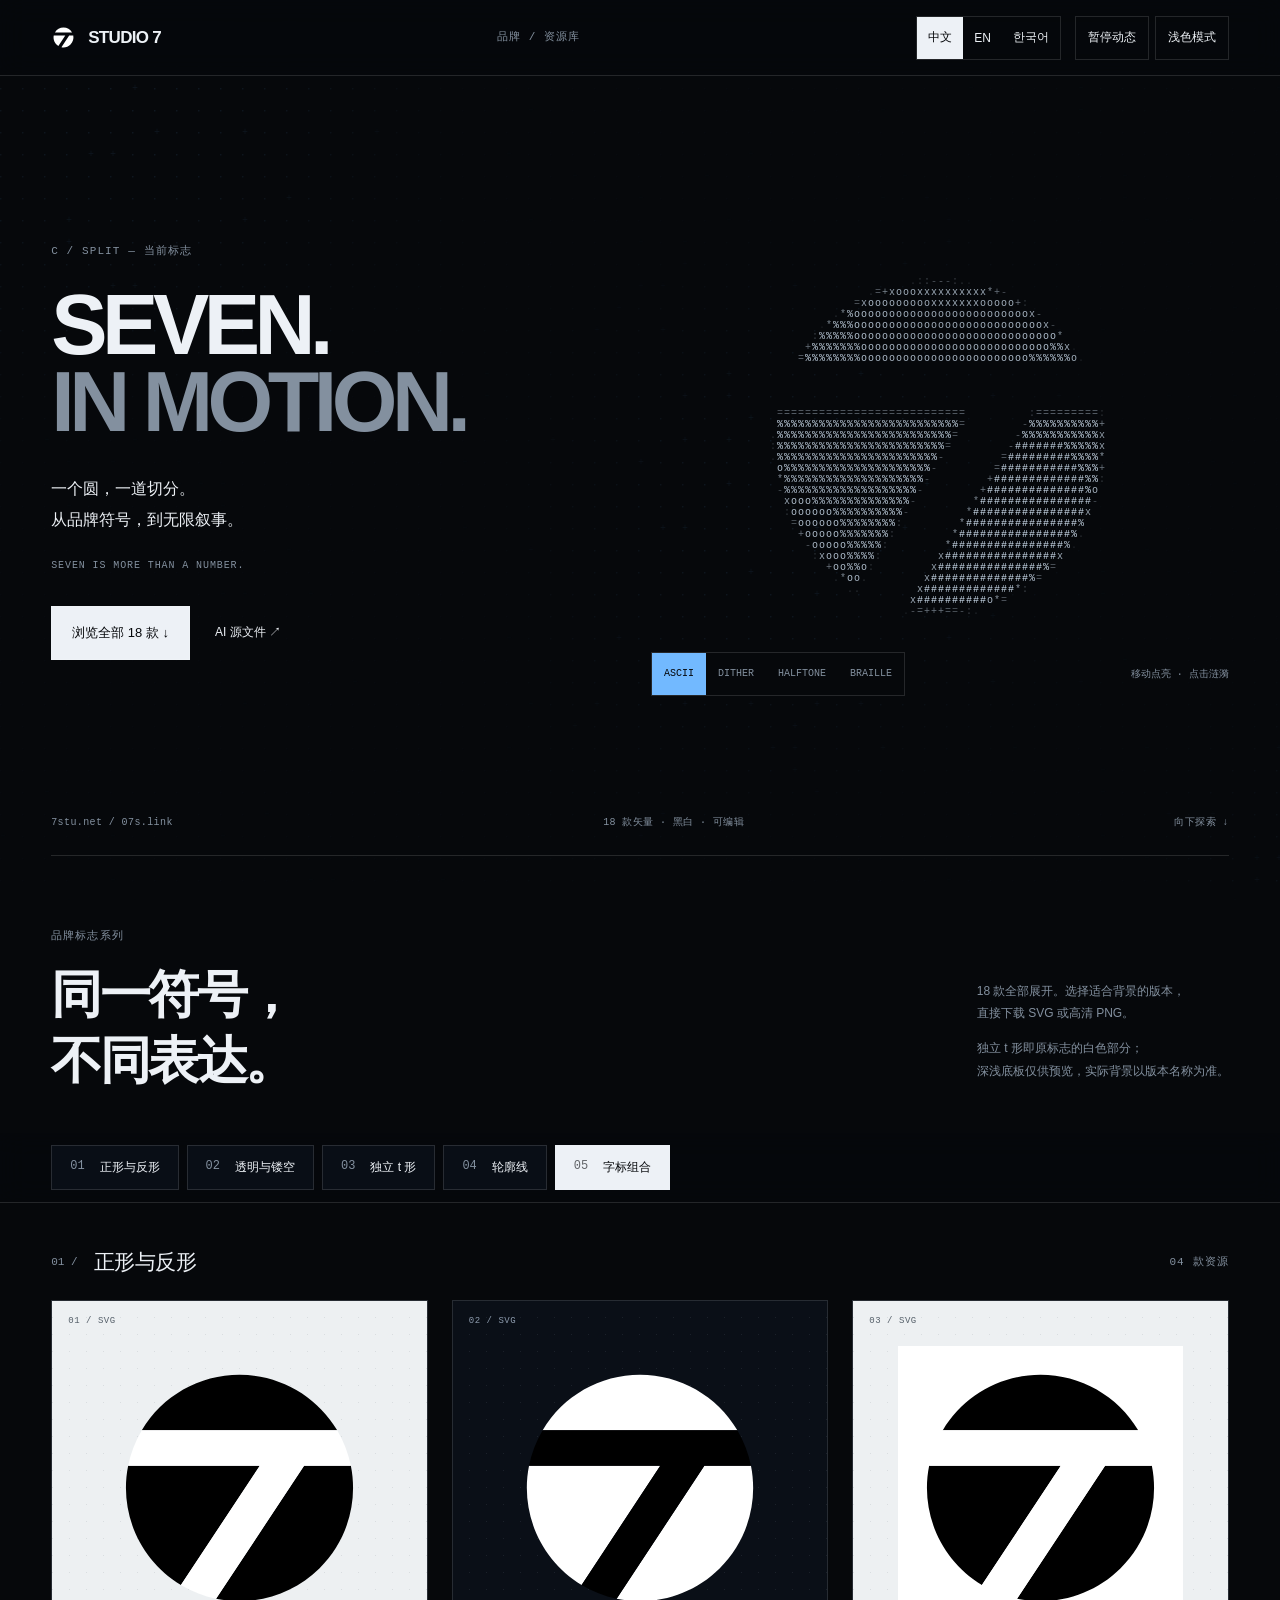
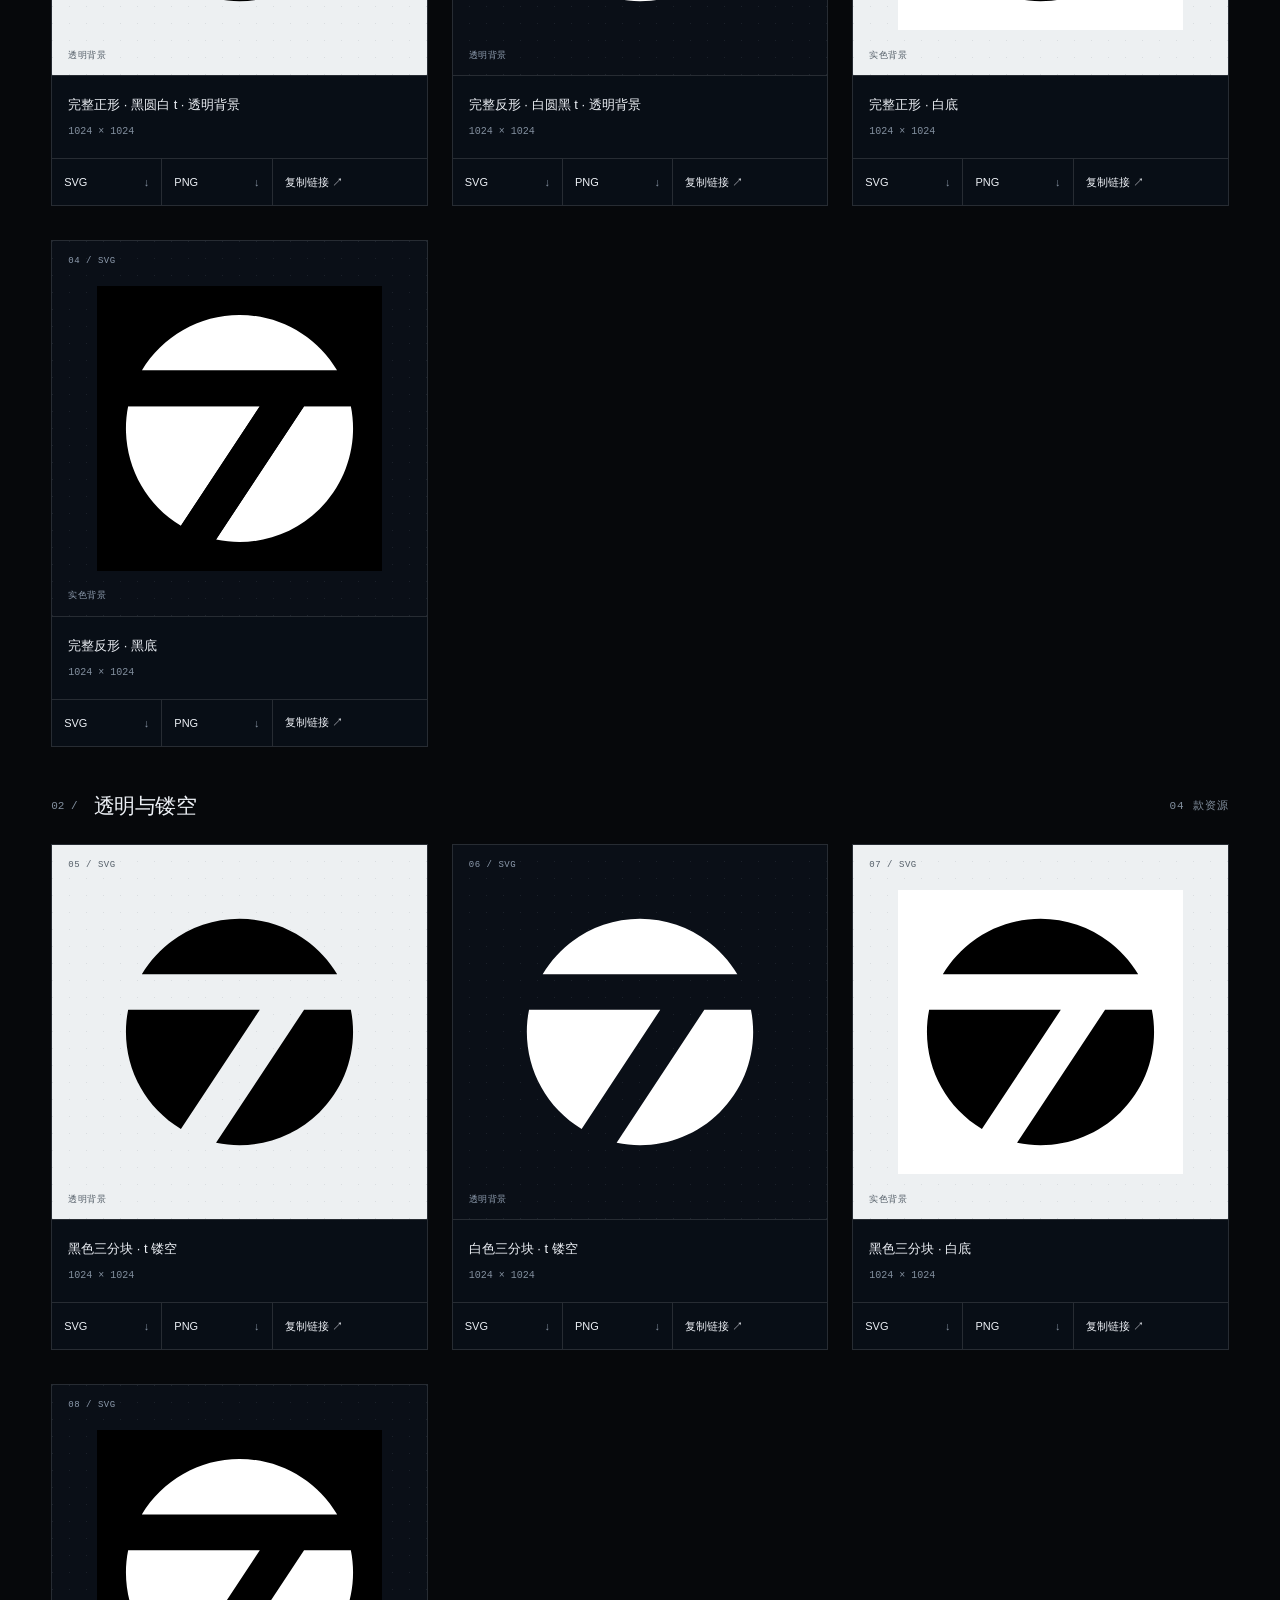
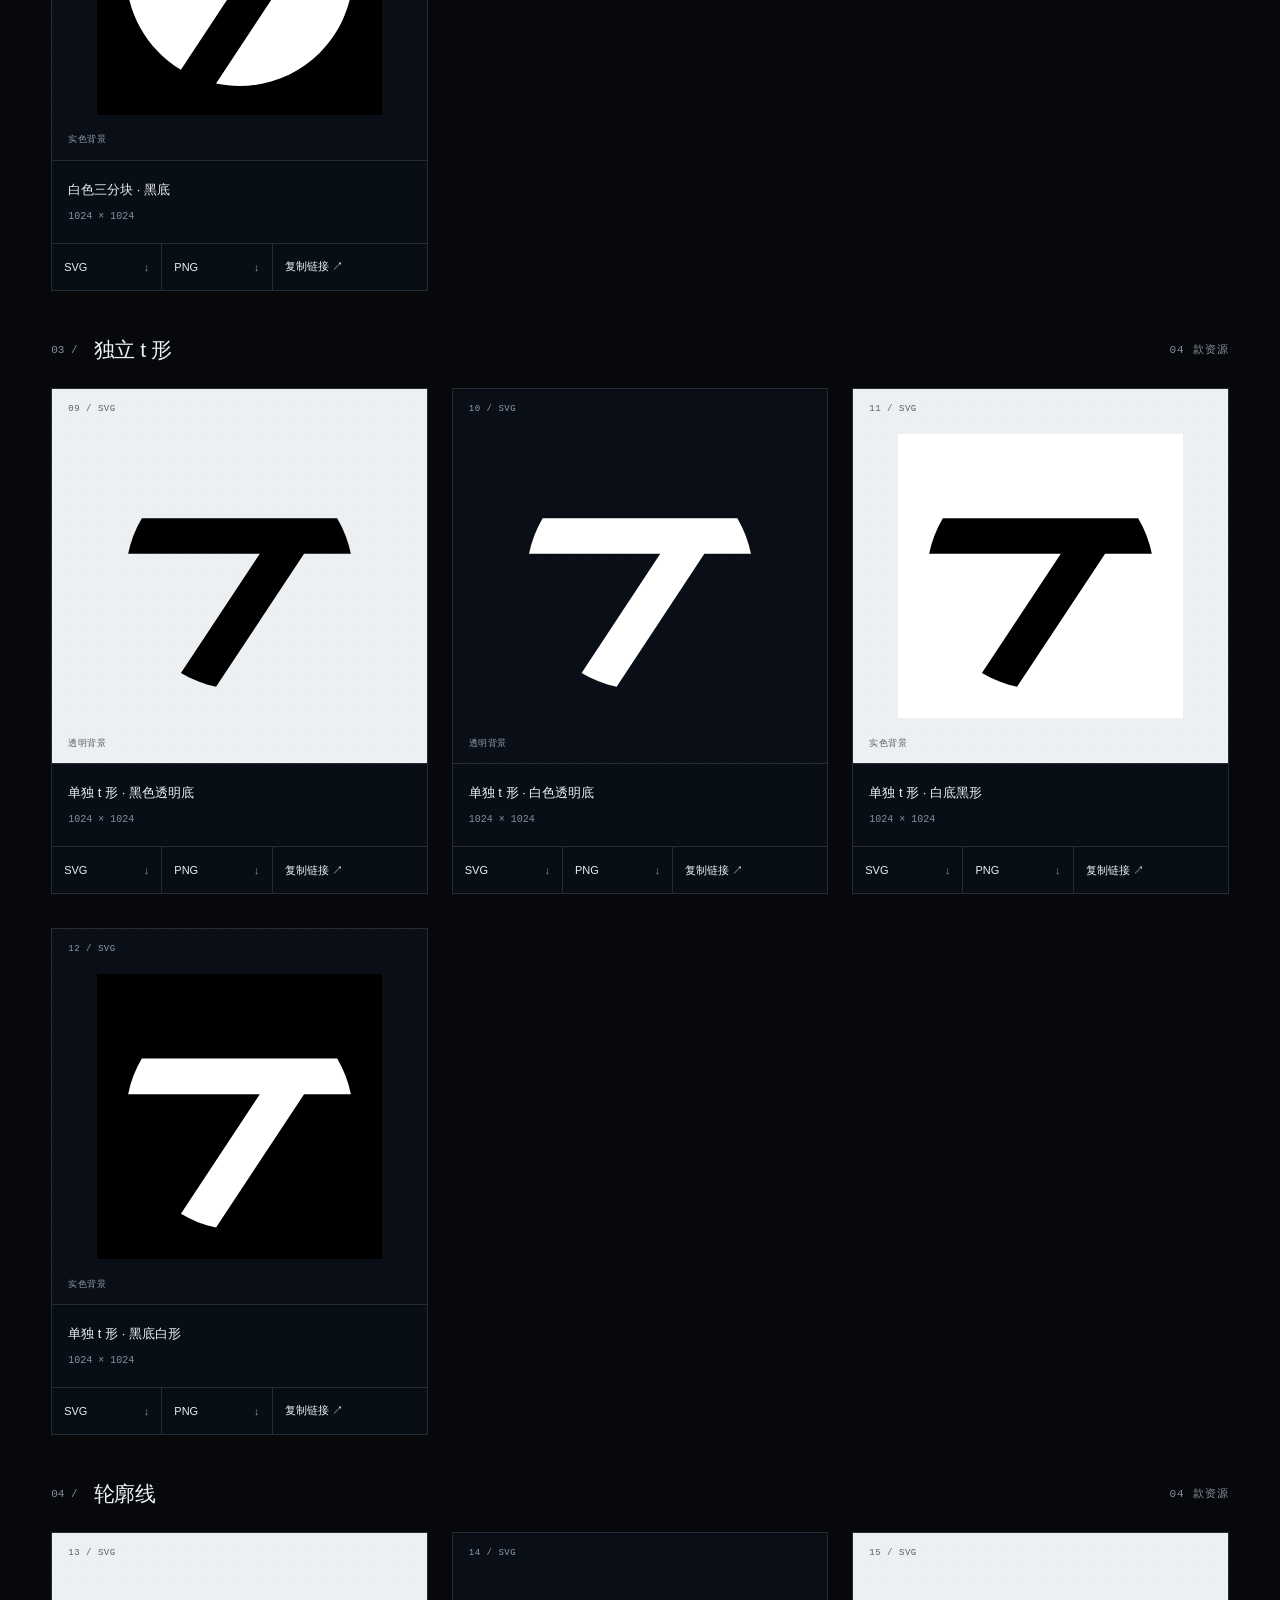
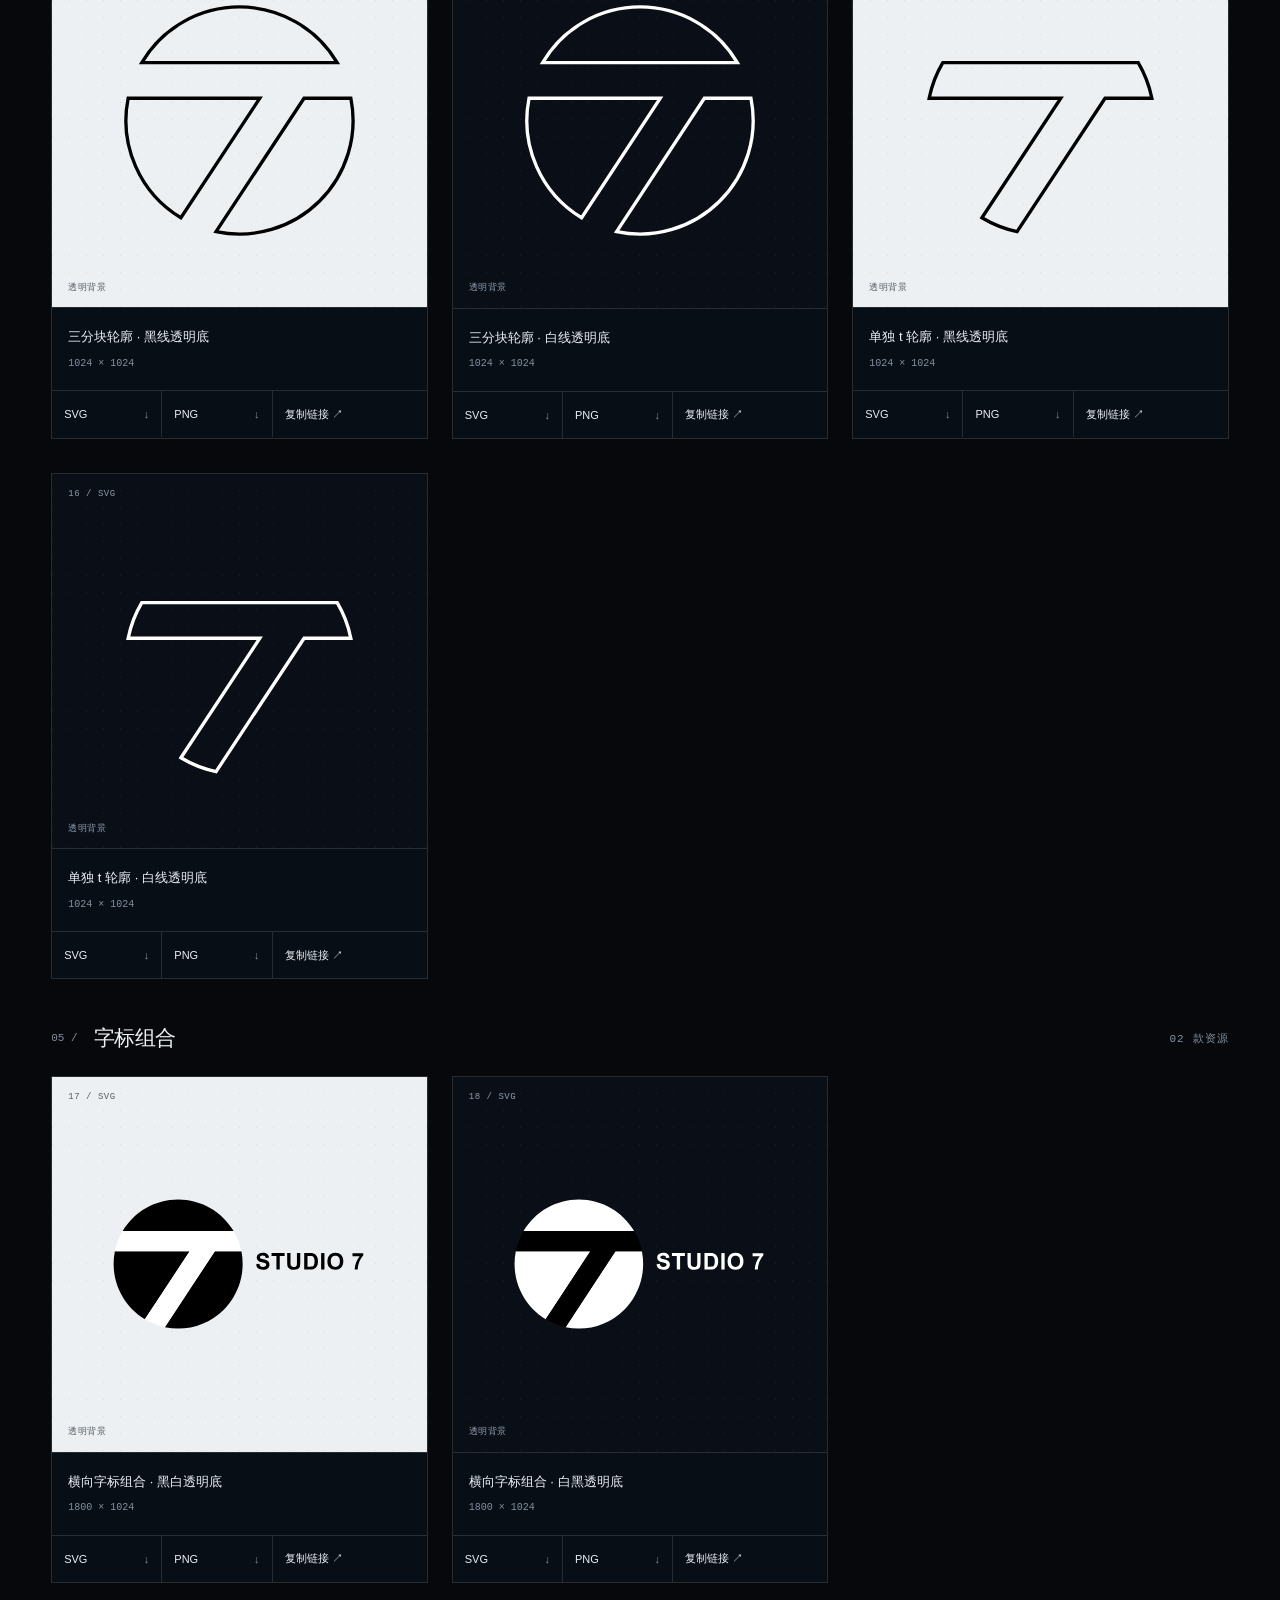
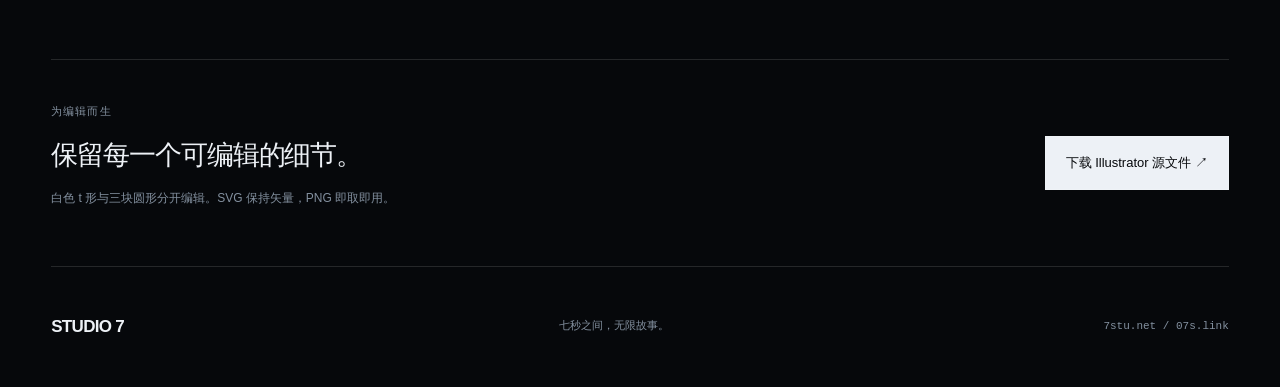
==== commit 526eb072: "Add random ASCII loader, keep motion on, tighten layout for phones - Random ASCII 000–100 loader (pi" ====
--- a/index.html
+++ b/index.html
@@ -1,2 +1,2 @@
 <!doctype html>
-<html lang="zh-CN" data-theme="dark"><head><meta charset="utf-8"><meta name="viewport" content="width=device-width,initial-scale=1"><meta name="theme-color" content="#06080b"><meta name="description" content="STUDIO 7 · C / SPLIT 品牌资源库。18 款可编辑 SVG 与高清 PNG，正反、镂空、独立 t 形、轮廓和组合字标。"><title>STUDIO 7 — Identity in motion.</title><link rel="icon" href="logo/studio7.svg" type="image/svg+xml"><link rel="stylesheet" href="assets/identity.css"></head><body><a class="skip" href="#library">跳到 Logo 资源</a><canvas id="field" aria-hidden="true"></canvas><div class="page"><header class="topbar"><a href="#top" class="brand"><img src="logo/studio7-white.svg" width="25" height="25" alt=""><span>STUDIO 7</span></a><span class="top-label">IDENTITY / RESOURCE LIBRARY</span><div class="controls"><div class="languages" role="group" aria-label="语言"><button data-lang="zh" lang="zh-CN" aria-pressed="true">中文</button><button data-lang="en" lang="en" aria-pressed="false">EN</button><button data-lang="ko" lang="ko" aria-pressed="false">한국어</button></div><button id="motion" type="button" aria-pressed="false">暂停动态</button><button id="theme" type="button" aria-pressed="false">浅色模式</button></div></header><main id="top"><section class="hero"><div class="hero-copy"><div class="eyebrow"><span class="live-dot"></span> C / SPLIT — CURRENT IDENTITY</div><h1>SEVEN.<br><span>IN MOTION.</span></h1><p class="hero-intro">一个圆，一道切分。<br>从品牌符号，到无限叙事。</p><p class="hero-manifesto">SEVEN IS MORE THAN A NUMBER.</p><div class="hero-actions"><a class="primary" href="#library">浏览全部 18 款 <span>↓</span></a><a href="logo/studio7-c/source/studio7-c.ai" download>AI 源文件 ↗</a></div></div><div class="hero-art"><canvas id="heroCanvas" role="img" aria-label="由 ASCII 字符组成的动态 C / SPLIT 标志"></canvas><img class="canvas-fallback" src="logo/studio7-white.svg" alt="C / SPLIT 标志"><div class="art-tools"><div class="render-modes" role="group" aria-label="字符渲染方式"><button data-mode="ascii" aria-pressed="true">ASCII</button><button data-mode="dither" aria-pressed="false">DITHER</button><button data-mode="halftone" aria-pressed="false">HALFTONE</button><button data-mode="braille" aria-pressed="false">BRAILLE</button></div><span>移动点亮 · 点击涟漪</span></div></div><div class="hero-footer"><span>7stu.net / 07s.link</span><span>18 VECTORS · BLACK & WHITE · EDITABLE</span><span>SCROLL TO EXPLORE ↓</span></div></section><section class="library-intro" id="library"><div><p class="eyebrow">THE IDENTITY COLLECTION</p><h2>同一符号，<br>不同表达。</h2></div><div class="library-description"><p>18 款全部展开。选择适合背景的版本，<br>直接下载 SVG 或高清 PNG。</p><p>独立 t 形即原标志的白色部分；<br>深浅底板仅供预览，实际背景以版本名称为准。</p></div></section><nav class="category-nav" aria-label="资源分类"><a href="#positive"><span>01</span> 正形与反形</a><a href="#cutout"><span>02</span> 透明与镂空</a><a href="#t-shape"><span>03</span> 独立 t 形</a><a href="#outline"><span>04</span> 轮廓线</a><a href="#lockup"><span>05</span> 字标组合</a></nav><section class="collection" id="positive" aria-labelledby="title-positive"><div class="section-heading"><div><span class="index-number">01 /</span><h2 id="title-positive">正形与反形</h2></div><span class="mono">04 ASSETS</span></div><div class="asset-grid"><article class="asset"><div class="sample on-light"><span class="asset-number">01 / SVG</span><img src="logo/studio7-c/svg/01-full-positive-transparent.svg" width="1024" height="1024" alt="完整正形 · 黑圆白 t · 透明背景" loading="lazy" decoding="async"><span class="sample-caption">TRANSPARENT</span></div><div class="asset-meta"><h3>完整正形 · 黑圆白 t · 透明背景</h3><span>1024 × 1024</span></div><div class="asset-actions"><a href="logo/studio7-c/svg/01-full-positive-transparent.svg" download>SVG <span>↓</span></a><a href="logo/studio7-c/png/01-full-positive-transparent.png" download>PNG <span>↓</span></a><button type="button" data-copy="logo/studio7-c/svg/01-full-positive-transparent.svg" aria-label="复制完整正形 · 黑圆白 t · 透明背景的 SVG 地址">复制链接 <span>↗</span></button></div></article><article class="asset"><div class="sample on-dark"><span class="asset-number">02 / SVG</span><img src="logo/studio7-c/svg/02-full-reverse-transparent.svg" width="1024" height="1024" alt="完整反形 · 白圆黑 t · 透明背景" loading="lazy" decoding="async"><span class="sample-caption">TRANSPARENT</span></div><div class="asset-meta"><h3>完整反形 · 白圆黑 t · 透明背景</h3><span>1024 × 1024</span></div><div class="asset-actions"><a href="logo/studio7-c/svg/02-full-reverse-transparent.svg" download>SVG <span>↓</span></a><a href="logo/studio7-c/png/02-full-reverse-transparent.png" download>PNG <span>↓</span></a><button type="button" data-copy="logo/studio7-c/svg/02-full-reverse-transparent.svg" aria-label="复制完整反形 · 白圆黑 t · 透明背景的 SVG 地址">复制链接 <span>↗</span></button></div></article><article class="asset"><div class="sample on-light"><span class="asset-number">03 / SVG</span><img src="logo/studio7-c/svg/03-full-positive-white-bg.svg" width="1024" height="1024" alt="完整正形 · 白底" loading="lazy" decoding="async"><span class="sample-caption">SOLID BACKGROUND</span></div><div class="asset-meta"><h3>完整正形 · 白底</h3><span>1024 × 1024</span></div><div class="asset-actions"><a href="logo/studio7-c/svg/03-full-positive-white-bg.svg" download>SVG <span>↓</span></a><a href="logo/studio7-c/png/03-full-positive-white-bg.png" download>PNG <span>↓</span></a><button type="button" data-copy="logo/studio7-c/svg/03-full-positive-white-bg.svg" aria-label="复制完整正形 · 白底的 SVG 地址">复制链接 <span>↗</span></button></div></article><article class="asset"><div class="sample on-dark"><span class="asset-number">04 / SVG</span><img src="logo/studio7-c/svg/04-full-reverse-black-bg.svg" width="1024" height="1024" alt="完整反形 · 黑底" loading="lazy" decoding="async"><span class="sample-caption">SOLID BACKGROUND</span></div><div class="asset-meta"><h3>完整反形 · 黑底</h3><span>1024 × 1024</span></div><div class="asset-actions"><a href="logo/studio7-c/svg/04-full-reverse-black-bg.svg" download>SVG <span>↓</span></a><a href="logo/studio7-c/png/04-full-reverse-black-bg.png" download>PNG <span>↓</span></a><button type="button" data-copy="logo/studio7-c/svg/04-full-reverse-black-bg.svg" aria-label="复制完整反形 · 黑底的 SVG 地址">复制链接 <span>↗</span></button></div></article></div></section><section class="collection" id="cutout" aria-labelledby="title-cutout"><div class="section-heading"><div><span class="index-number">02 /</span><h2 id="title-cutout">透明与镂空</h2></div><span class="mono">04 ASSETS</span></div><div class="asset-grid"><article class="asset"><div class="sample on-light"><span class="asset-number">05 / SVG</span><img src="logo/studio7-c/svg/05-split-black-transparent.svg" width="1024" height="1024" alt="黑色三分块 · t 镂空" loading="lazy" decoding="async"><span class="sample-caption">TRANSPARENT</span></div><div class="asset-meta"><h3>黑色三分块 · t 镂空</h3><span>1024 × 1024</span></div><div class="asset-actions"><a href="logo/studio7-c/svg/05-split-black-transparent.svg" download>SVG <span>↓</span></a><a href="logo/studio7-c/png/05-split-black-transparent.png" download>PNG <span>↓</span></a><button type="button" data-copy="logo/studio7-c/svg/05-split-black-transparent.svg" aria-label="复制黑色三分块 · t 镂空的 SVG 地址">复制链接 <span>↗</span></button></div></article><article class="asset"><div class="sample on-dark"><span class="asset-number">06 / SVG</span><img src="logo/studio7-c/svg/06-split-white-transparent.svg" width="1024" height="1024" alt="白色三分块 · t 镂空" loading="lazy" decoding="async"><span class="sample-caption">TRANSPARENT</span></div><div class="asset-meta"><h3>白色三分块 · t 镂空</h3><span>1024 × 1024</span></div><div class="asset-actions"><a href="logo/studio7-c/svg/06-split-white-transparent.svg" download>SVG <span>↓</span></a><a href="logo/studio7-c/png/06-split-white-transparent.png" download>PNG <span>↓</span></a><button type="button" data-copy="logo/studio7-c/svg/06-split-white-transparent.svg" aria-label="复制白色三分块 · t 镂空的 SVG 地址">复制链接 <span>↗</span></button></div></article><article class="asset"><div class="sample on-light"><span class="asset-number">07 / SVG</span><img src="logo/studio7-c/svg/07-split-black-white-bg.svg" width="1024" height="1024" alt="黑色三分块 · 白底" loading="lazy" decoding="async"><span class="sample-caption">SOLID BACKGROUND</span></div><div class="asset-meta"><h3>黑色三分块 · 白底</h3><span>1024 × 1024</span></div><div class="asset-actions"><a href="logo/studio7-c/svg/07-split-black-white-bg.svg" download>SVG <span>↓</span></a><a href="logo/studio7-c/png/07-split-black-white-bg.png" download>PNG <span>↓</span></a><button type="button" data-copy="logo/studio7-c/svg/07-split-black-white-bg.svg" aria-label="复制黑色三分块 · 白底的 SVG 地址">复制链接 <span>↗</span></button></div></article><article class="asset"><div class="sample on-dark"><span class="asset-number">08 / SVG</span><img src="logo/studio7-c/svg/08-split-white-black-bg.svg" width="1024" height="1024" alt="白色三分块 · 黑底" loading="lazy" decoding="async"><span class="sample-caption">SOLID BACKGROUND</span></div><div class="asset-meta"><h3>白色三分块 · 黑底</h3><span>1024 × 1024</span></div><div class="asset-actions"><a href="logo/studio7-c/svg/08-split-white-black-bg.svg" download>SVG <span>↓</span></a><a href="logo/studio7-c/png/08-split-white-black-bg.png" download>PNG <span>↓</span></a><button type="button" data-copy="logo/studio7-c/svg/08-split-white-black-bg.svg" aria-label="复制白色三分块 · 黑底的 SVG 地址">复制链接 <span>↗</span></button></div></article></div></section><section class="collection" id="t-shape" aria-labelledby="title-t-shape"><div class="section-heading"><div><span class="index-number">03 /</span><h2 id="title-t-shape">独立 t 形</h2></div><span class="mono">04 ASSETS</span></div><div class="asset-grid"><article class="asset"><div class="sample on-light"><span class="asset-number">09 / SVG</span><img src="logo/studio7-c/svg/09-t-black-transparent.svg" width="1024" height="1024" alt="单独 t 形 · 黑色透明底" loading="lazy" decoding="async"><span class="sample-caption">TRANSPARENT</span></div><div class="asset-meta"><h3>单独 t 形 · 黑色透明底</h3><span>1024 × 1024</span></div><div class="asset-actions"><a href="logo/studio7-c/svg/09-t-black-transparent.svg" download>SVG <span>↓</span></a><a href="logo/studio7-c/png/09-t-black-transparent.png" download>PNG <span>↓</span></a><button type="button" data-copy="logo/studio7-c/svg/09-t-black-transparent.svg" aria-label="复制单独 t 形 · 黑色透明底的 SVG 地址">复制链接 <span>↗</span></button></div></article><article class="asset"><div class="sample on-dark"><span class="asset-number">10 / SVG</span><img src="logo/studio7-c/svg/10-t-white-transparent.svg" width="1024" height="1024" alt="单独 t 形 · 白色透明底" loading="lazy" decoding="async"><span class="sample-caption">TRANSPARENT</span></div><div class="asset-meta"><h3>单独 t 形 · 白色透明底</h3><span>1024 × 1024</span></div><div class="asset-actions"><a href="logo/studio7-c/svg/10-t-white-transparent.svg" download>SVG <span>↓</span></a><a href="logo/studio7-c/png/10-t-white-transparent.png" download>PNG <span>↓</span></a><button type="button" data-copy="logo/studio7-c/svg/10-t-white-transparent.svg" aria-label="复制单独 t 形 · 白色透明底的 SVG 地址">复制链接 <span>↗</span></button></div></article><article class="asset"><div class="sample on-light"><span class="asset-number">11 / SVG</span><img src="logo/studio7-c/svg/11-t-black-white-bg.svg" width="1024" height="1024" alt="单独 t 形 · 白底黑形" loading="lazy" decoding="async"><span class="sample-caption">SOLID BACKGROUND</span></div><div class="asset-meta"><h3>单独 t 形 · 白底黑形</h3><span>1024 × 1024</span></div><div class="asset-actions"><a href="logo/studio7-c/svg/11-t-black-white-bg.svg" download>SVG <span>↓</span></a><a href="logo/studio7-c/png/11-t-black-white-bg.png" download>PNG <span>↓</span></a><button type="button" data-copy="logo/studio7-c/svg/11-t-black-white-bg.svg" aria-label="复制单独 t 形 · 白底黑形的 SVG 地址">复制链接 <span>↗</span></button></div></article><article class="asset"><div class="sample on-dark"><span class="asset-number">12 / SVG</span><img src="logo/studio7-c/svg/12-t-white-black-bg.svg" width="1024" height="1024" alt="单独 t 形 · 黑底白形" loading="lazy" decoding="async"><span class="sample-caption">SOLID BACKGROUND</span></div><div class="asset-meta"><h3>单独 t 形 · 黑底白形</h3><span>1024 × 1024</span></div><div class="asset-actions"><a href="logo/studio7-c/svg/12-t-white-black-bg.svg" download>SVG <span>↓</span></a><a href="logo/studio7-c/png/12-t-white-black-bg.png" download>PNG <span>↓</span></a><button type="button" data-copy="logo/studio7-c/svg/12-t-white-black-bg.svg" aria-label="复制单独 t 形 · 黑底白形的 SVG 地址">复制链接 <span>↗</span></button></div></article></div></section><section class="collection" id="outline" aria-labelledby="title-outline"><div class="section-heading"><div><span class="index-number">04 /</span><h2 id="title-outline">轮廓线</h2></div><span class="mono">04 ASSETS</span></div><div class="asset-grid"><article class="asset"><div class="sample on-light"><span class="asset-number">13 / SVG</span><img src="logo/studio7-c/svg/13-split-outline-black.svg" width="1024" height="1024" alt="三分块轮廓 · 黑线透明底" loading="lazy" decoding="async"><span class="sample-caption">TRANSPARENT</span></div><div class="asset-meta"><h3>三分块轮廓 · 黑线透明底</h3><span>1024 × 1024</span></div><div class="asset-actions"><a href="logo/studio7-c/svg/13-split-outline-black.svg" download>SVG <span>↓</span></a><a href="logo/studio7-c/png/13-split-outline-black.png" download>PNG <span>↓</span></a><button type="button" data-copy="logo/studio7-c/svg/13-split-outline-black.svg" aria-label="复制三分块轮廓 · 黑线透明底的 SVG 地址">复制链接 <span>↗</span></button></div></article><article class="asset"><div class="sample on-dark"><span class="asset-number">14 / SVG</span><img src="logo/studio7-c/svg/14-split-outline-white.svg" width="1024" height="1024" alt="三分块轮廓 · 白线透明底" loading="lazy" decoding="async"><span class="sample-caption">TRANSPARENT</span></div><div class="asset-meta"><h3>三分块轮廓 · 白线透明底</h3><span>1024 × 1024</span></div><div class="asset-actions"><a href="logo/studio7-c/svg/14-split-outline-white.svg" download>SVG <span>↓</span></a><a href="logo/studio7-c/png/14-split-outline-white.png" download>PNG <span>↓</span></a><button type="button" data-copy="logo/studio7-c/svg/14-split-outline-white.svg" aria-label="复制三分块轮廓 · 白线透明底的 SVG 地址">复制链接 <span>↗</span></button></div></article><article class="asset"><div class="sample on-light"><span class="asset-number">15 / SVG</span><img src="logo/studio7-c/svg/15-t-outline-black.svg" width="1024" height="1024" alt="单独 t 轮廓 · 黑线透明底" loading="lazy" decoding="async"><span class="sample-caption">TRANSPARENT</span></div><div class="asset-meta"><h3>单独 t 轮廓 · 黑线透明底</h3><span>1024 × 1024</span></div><div class="asset-actions"><a href="logo/studio7-c/svg/15-t-outline-black.svg" download>SVG <span>↓</span></a><a href="logo/studio7-c/png/15-t-outline-black.png" download>PNG <span>↓</span></a><button type="button" data-copy="logo/studio7-c/svg/15-t-outline-black.svg" aria-label="复制单独 t 轮廓 · 黑线透明底的 SVG 地址">复制链接 <span>↗</span></button></div></article><article class="asset"><div class="sample on-dark"><span class="asset-number">16 / SVG</span><img src="logo/studio7-c/svg/16-t-outline-white.svg" width="1024" height="1024" alt="单独 t 轮廓 · 白线透明底" loading="lazy" decoding="async"><span class="sample-caption">TRANSPARENT</span></div><div class="asset-meta"><h3>单独 t 轮廓 · 白线透明底</h3><span>1024 × 1024</span></div><div class="asset-actions"><a href="logo/studio7-c/svg/16-t-outline-white.svg" download>SVG <span>↓</span></a><a href="logo/studio7-c/png/16-t-outline-white.png" download>PNG <span>↓</span></a><button type="button" data-copy="logo/studio7-c/svg/16-t-outline-white.svg" aria-label="复制单独 t 轮廓 · 白线透明底的 SVG 地址">复制链接 <span>↗</span></button></div></article></div></section><section class="collection" id="lockup" aria-labelledby="title-lockup"><div class="section-heading"><div><span class="index-number">05 /</span><h2 id="title-lockup">字标组合</h2></div><span class="mono">02 ASSETS</span></div><div class="asset-grid"><article class="asset"><div class="sample on-light"><span class="asset-number">17 / SVG</span><img src="logo/studio7-c/svg/17-lockup-positive.svg" width="1800" height="1024" alt="横向字标组合 · 黑白透明底" loading="lazy" decoding="async"><span class="sample-caption">TRANSPARENT</span></div><div class="asset-meta"><h3>横向字标组合 · 黑白透明底</h3><span>1800 × 1024</span></div><div class="asset-actions"><a href="logo/studio7-c/svg/17-lockup-positive.svg" download>SVG <span>↓</span></a><a href="logo/studio7-c/png/17-lockup-positive.png" download>PNG <span>↓</span></a><button type="button" data-copy="logo/studio7-c/svg/17-lockup-positive.svg" aria-label="复制横向字标组合 · 黑白透明底的 SVG 地址">复制链接 <span>↗</span></button></div></article><article class="asset"><div class="sample on-dark"><span class="asset-number">18 / SVG</span><img src="logo/studio7-c/svg/18-lockup-reverse.svg" width="1800" height="1024" alt="横向字标组合 · 白黑透明底" loading="lazy" decoding="async"><span class="sample-caption">TRANSPARENT</span></div><div class="asset-meta"><h3>横向字标组合 · 白黑透明底</h3><span>1800 × 1024</span></div><div class="asset-actions"><a href="logo/studio7-c/svg/18-lockup-reverse.svg" download>SVG <span>↓</span></a><a href="logo/studio7-c/png/18-lockup-reverse.png" download>PNG <span>↓</span></a><button type="button" data-copy="logo/studio7-c/svg/18-lockup-reverse.svg" aria-label="复制横向字标组合 · 白黑透明底的 SVG 地址">复制链接 <span>↗</span></button></div></article></div></section><section class="source-banner"><div><p class="eyebrow">MADE TO BE EDITED</p><h2>保留每一个可编辑的细节。</h2><p>白色 t 形与三块圆形分开编辑。SVG 保持矢量，PNG 即取即用。</p></div><a href="logo/studio7-c/source/studio7-c.ai" download class="primary">下载 Illustrator 源文件 ↗</a></section></main><footer><a class="brand" href="#top">STUDIO 7</a><p>Seven Seconds, Infinite Stories.</p><span>7stu.net / 07s.link</span></footer></div><div id="status" role="status" aria-live="polite"></div><script src="assets/locales.js" defer></script><script src="assets/identity.js" defer></script></body></html>+<html lang="zh-CN" data-theme="dark"><head><meta charset="utf-8"><meta name="viewport" content="width=device-width,initial-scale=1"><meta name="theme-color" content="#06080b"><meta name="description" content="STUDIO 7 · C / SPLIT 品牌资源库。18 款可编辑 SVG 与高清 PNG，正反、镂空、独立 t 形、轮廓和组合字标。"><title>STUDIO 7 — Identity in motion.</title><link rel="icon" href="logo/studio7.svg" type="image/svg+xml"><link rel="stylesheet" href="assets/identity.css?v=20261017"></head><body><div id="loader" aria-hidden="true"><div class="bar"></div><div class="num"></div></div><script src="assets/loader.js?v=20261017"></script><a class="skip" href="#library">跳到 Logo 资源</a><canvas id="field" aria-hidden="true"></canvas><div class="page"><header class="topbar"><a href="#top" class="brand"><img src="logo/studio7-white.svg" width="25" height="25" alt=""><span>STUDIO 7</span></a><span class="top-label">IDENTITY / RESOURCE LIBRARY</span><div class="controls"><div class="languages" role="group" aria-label="语言"><button data-lang="zh" lang="zh-CN" aria-pressed="true">中文</button><button data-lang="en" lang="en" aria-pressed="false">EN</button><button data-lang="ko" lang="ko" aria-pressed="false">한국어</button></div><button id="motion" type="button" aria-pressed="false">暂停动态</button><button id="theme" type="button" aria-pressed="false">浅色模式</button></div></header><main id="top"><section class="hero"><div class="hero-copy"><div class="eyebrow"><span class="live-dot"></span> C / SPLIT — CURRENT IDENTITY</div><h1>SEVEN.<br><span>IN MOTION.</span></h1><p class="hero-intro">一个圆，一道切分。<br>从品牌符号，到无限叙事。</p><p class="hero-manifesto">SEVEN IS MORE THAN A NUMBER.</p><div class="hero-actions"><a class="primary" href="#library">浏览全部 18 款 <span>↓</span></a><a href="logo/studio7-c/source/studio7-c.ai" download>AI 源文件 ↗</a></div></div><div class="hero-art"><canvas id="heroCanvas" role="img" aria-label="由 ASCII 字符组成的动态 C / SPLIT 标志"></canvas><img class="canvas-fallback" src="logo/studio7-white.svg" alt="C / SPLIT 标志"><div class="art-tools"><div class="render-modes" role="group" aria-label="字符渲染方式"><button data-mode="ascii" aria-pressed="true">ASCII</button><button data-mode="dither" aria-pressed="false">DITHER</button><button data-mode="halftone" aria-pressed="false">HALFTONE</button><button data-mode="braille" aria-pressed="false">BRAILLE</button></div><span>移动点亮 · 点击涟漪</span></div></div><div class="hero-footer"><span>7stu.net / 07s.link</span><span>18 VECTORS · BLACK & WHITE · EDITABLE</span><span>SCROLL TO EXPLORE ↓</span></div></section><section class="library-intro" id="library"><div><p class="eyebrow">THE IDENTITY COLLECTION</p><h2>同一符号，<br>不同表达。</h2></div><div class="library-description"><p>18 款全部展开。选择适合背景的版本，<br>直接下载 SVG 或高清 PNG。</p><p>独立 t 形即原标志的白色部分；<br>深浅底板仅供预览，实际背景以版本名称为准。</p></div></section><nav class="category-nav" aria-label="资源分类"><a href="#positive"><span>01</span> 正形与反形</a><a href="#cutout"><span>02</span> 透明与镂空</a><a href="#t-shape"><span>03</span> 独立 t 形</a><a href="#outline"><span>04</span> 轮廓线</a><a href="#lockup"><span>05</span> 字标组合</a></nav><section class="collection" id="positive" aria-labelledby="title-positive"><div class="section-heading"><div><span class="index-number">01 /</span><h2 id="title-positive">正形与反形</h2></div><span class="mono">04 ASSETS</span></div><div class="asset-grid"><article class="asset"><div class="sample on-light"><span class="asset-number">01 / SVG</span><img src="logo/studio7-c/svg/01-full-positive-transparent.svg" width="1024" height="1024" alt="完整正形 · 黑圆白 t · 透明背景" loading="lazy" decoding="async"><span class="sample-caption">TRANSPARENT</span></div><div class="asset-meta"><h3>完整正形 · 黑圆白 t · 透明背景</h3><span>1024 × 1024</span></div><div class="asset-actions"><a href="logo/studio7-c/svg/01-full-positive-transparent.svg" download>SVG <span>↓</span></a><a href="logo/studio7-c/png/01-full-positive-transparent.png" download>PNG <span>↓</span></a><button type="button" data-copy="logo/studio7-c/svg/01-full-positive-transparent.svg" aria-label="复制完整正形 · 黑圆白 t · 透明背景的 SVG 地址">复制链接 <span>↗</span></button></div></article><article class="asset"><div class="sample on-dark"><span class="asset-number">02 / SVG</span><img src="logo/studio7-c/svg/02-full-reverse-transparent.svg" width="1024" height="1024" alt="完整反形 · 白圆黑 t · 透明背景" loading="lazy" decoding="async"><span class="sample-caption">TRANSPARENT</span></div><div class="asset-meta"><h3>完整反形 · 白圆黑 t · 透明背景</h3><span>1024 × 1024</span></div><div class="asset-actions"><a href="logo/studio7-c/svg/02-full-reverse-transparent.svg" download>SVG <span>↓</span></a><a href="logo/studio7-c/png/02-full-reverse-transparent.png" download>PNG <span>↓</span></a><button type="button" data-copy="logo/studio7-c/svg/02-full-reverse-transparent.svg" aria-label="复制完整反形 · 白圆黑 t · 透明背景的 SVG 地址">复制链接 <span>↗</span></button></div></article><article class="asset"><div class="sample on-light"><span class="asset-number">03 / SVG</span><img src="logo/studio7-c/svg/03-full-positive-white-bg.svg" width="1024" height="1024" alt="完整正形 · 白底" loading="lazy" decoding="async"><span class="sample-caption">SOLID BACKGROUND</span></div><div class="asset-meta"><h3>完整正形 · 白底</h3><span>1024 × 1024</span></div><div class="asset-actions"><a href="logo/studio7-c/svg/03-full-positive-white-bg.svg" download>SVG <span>↓</span></a><a href="logo/studio7-c/png/03-full-positive-white-bg.png" download>PNG <span>↓</span></a><button type="button" data-copy="logo/studio7-c/svg/03-full-positive-white-bg.svg" aria-label="复制完整正形 · 白底的 SVG 地址">复制链接 <span>↗</span></button></div></article><article class="asset"><div class="sample on-dark"><span class="asset-number">04 / SVG</span><img src="logo/studio7-c/svg/04-full-reverse-black-bg.svg" width="1024" height="1024" alt="完整反形 · 黑底" loading="lazy" decoding="async"><span class="sample-caption">SOLID BACKGROUND</span></div><div class="asset-meta"><h3>完整反形 · 黑底</h3><span>1024 × 1024</span></div><div class="asset-actions"><a href="logo/studio7-c/svg/04-full-reverse-black-bg.svg" download>SVG <span>↓</span></a><a href="logo/studio7-c/png/04-full-reverse-black-bg.png" download>PNG <span>↓</span></a><button type="button" data-copy="logo/studio7-c/svg/04-full-reverse-black-bg.svg" aria-label="复制完整反形 · 黑底的 SVG 地址">复制链接 <span>↗</span></button></div></article></div></section><section class="collection" id="cutout" aria-labelledby="title-cutout"><div class="section-heading"><div><span class="index-number">02 /</span><h2 id="title-cutout">透明与镂空</h2></div><span class="mono">04 ASSETS</span></div><div class="asset-grid"><article class="asset"><div class="sample on-light"><span class="asset-number">05 / SVG</span><img src="logo/studio7-c/svg/05-split-black-transparent.svg" width="1024" height="1024" alt="黑色三分块 · t 镂空" loading="lazy" decoding="async"><span class="sample-caption">TRANSPARENT</span></div><div class="asset-meta"><h3>黑色三分块 · t 镂空</h3><span>1024 × 1024</span></div><div class="asset-actions"><a href="logo/studio7-c/svg/05-split-black-transparent.svg" download>SVG <span>↓</span></a><a href="logo/studio7-c/png/05-split-black-transparent.png" download>PNG <span>↓</span></a><button type="button" data-copy="logo/studio7-c/svg/05-split-black-transparent.svg" aria-label="复制黑色三分块 · t 镂空的 SVG 地址">复制链接 <span>↗</span></button></div></article><article class="asset"><div class="sample on-dark"><span class="asset-number">06 / SVG</span><img src="logo/studio7-c/svg/06-split-white-transparent.svg" width="1024" height="1024" alt="白色三分块 · t 镂空" loading="lazy" decoding="async"><span class="sample-caption">TRANSPARENT</span></div><div class="asset-meta"><h3>白色三分块 · t 镂空</h3><span>1024 × 1024</span></div><div class="asset-actions"><a href="logo/studio7-c/svg/06-split-white-transparent.svg" download>SVG <span>↓</span></a><a href="logo/studio7-c/png/06-split-white-transparent.png" download>PNG <span>↓</span></a><button type="button" data-copy="logo/studio7-c/svg/06-split-white-transparent.svg" aria-label="复制白色三分块 · t 镂空的 SVG 地址">复制链接 <span>↗</span></button></div></article><article class="asset"><div class="sample on-light"><span class="asset-number">07 / SVG</span><img src="logo/studio7-c/svg/07-split-black-white-bg.svg" width="1024" height="1024" alt="黑色三分块 · 白底" loading="lazy" decoding="async"><span class="sample-caption">SOLID BACKGROUND</span></div><div class="asset-meta"><h3>黑色三分块 · 白底</h3><span>1024 × 1024</span></div><div class="asset-actions"><a href="logo/studio7-c/svg/07-split-black-white-bg.svg" download>SVG <span>↓</span></a><a href="logo/studio7-c/png/07-split-black-white-bg.png" download>PNG <span>↓</span></a><button type="button" data-copy="logo/studio7-c/svg/07-split-black-white-bg.svg" aria-label="复制黑色三分块 · 白底的 SVG 地址">复制链接 <span>↗</span></button></div></article><article class="asset"><div class="sample on-dark"><span class="asset-number">08 / SVG</span><img src="logo/studio7-c/svg/08-split-white-black-bg.svg" width="1024" height="1024" alt="白色三分块 · 黑底" loading="lazy" decoding="async"><span class="sample-caption">SOLID BACKGROUND</span></div><div class="asset-meta"><h3>白色三分块 · 黑底</h3><span>1024 × 1024</span></div><div class="asset-actions"><a href="logo/studio7-c/svg/08-split-white-black-bg.svg" download>SVG <span>↓</span></a><a href="logo/studio7-c/png/08-split-white-black-bg.png" download>PNG <span>↓</span></a><button type="button" data-copy="logo/studio7-c/svg/08-split-white-black-bg.svg" aria-label="复制白色三分块 · 黑底的 SVG 地址">复制链接 <span>↗</span></button></div></article></div></section><section class="collection" id="t-shape" aria-labelledby="title-t-shape"><div class="section-heading"><div><span class="index-number">03 /</span><h2 id="title-t-shape">独立 t 形</h2></div><span class="mono">04 ASSETS</span></div><div class="asset-grid"><article class="asset"><div class="sample on-light"><span class="asset-number">09 / SVG</span><img src="logo/studio7-c/svg/09-t-black-transparent.svg" width="1024" height="1024" alt="单独 t 形 · 黑色透明底" loading="lazy" decoding="async"><span class="sample-caption">TRANSPARENT</span></div><div class="asset-meta"><h3>单独 t 形 · 黑色透明底</h3><span>1024 × 1024</span></div><div class="asset-actions"><a href="logo/studio7-c/svg/09-t-black-transparent.svg" download>SVG <span>↓</span></a><a href="logo/studio7-c/png/09-t-black-transparent.png" download>PNG <span>↓</span></a><button type="button" data-copy="logo/studio7-c/svg/09-t-black-transparent.svg" aria-label="复制单独 t 形 · 黑色透明底的 SVG 地址">复制链接 <span>↗</span></button></div></article><article class="asset"><div class="sample on-dark"><span class="asset-number">10 / SVG</span><img src="logo/studio7-c/svg/10-t-white-transparent.svg" width="1024" height="1024" alt="单独 t 形 · 白色透明底" loading="lazy" decoding="async"><span class="sample-caption">TRANSPARENT</span></div><div class="asset-meta"><h3>单独 t 形 · 白色透明底</h3><span>1024 × 1024</span></div><div class="asset-actions"><a href="logo/studio7-c/svg/10-t-white-transparent.svg" download>SVG <span>↓</span></a><a href="logo/studio7-c/png/10-t-white-transparent.png" download>PNG <span>↓</span></a><button type="button" data-copy="logo/studio7-c/svg/10-t-white-transparent.svg" aria-label="复制单独 t 形 · 白色透明底的 SVG 地址">复制链接 <span>↗</span></button></div></article><article class="asset"><div class="sample on-light"><span class="asset-number">11 / SVG</span><img src="logo/studio7-c/svg/11-t-black-white-bg.svg" width="1024" height="1024" alt="单独 t 形 · 白底黑形" loading="lazy" decoding="async"><span class="sample-caption">SOLID BACKGROUND</span></div><div class="asset-meta"><h3>单独 t 形 · 白底黑形</h3><span>1024 × 1024</span></div><div class="asset-actions"><a href="logo/studio7-c/svg/11-t-black-white-bg.svg" download>SVG <span>↓</span></a><a href="logo/studio7-c/png/11-t-black-white-bg.png" download>PNG <span>↓</span></a><button type="button" data-copy="logo/studio7-c/svg/11-t-black-white-bg.svg" aria-label="复制单独 t 形 · 白底黑形的 SVG 地址">复制链接 <span>↗</span></button></div></article><article class="asset"><div class="sample on-dark"><span class="asset-number">12 / SVG</span><img src="logo/studio7-c/svg/12-t-white-black-bg.svg" width="1024" height="1024" alt="单独 t 形 · 黑底白形" loading="lazy" decoding="async"><span class="sample-caption">SOLID BACKGROUND</span></div><div class="asset-meta"><h3>单独 t 形 · 黑底白形</h3><span>1024 × 1024</span></div><div class="asset-actions"><a href="logo/studio7-c/svg/12-t-white-black-bg.svg" download>SVG <span>↓</span></a><a href="logo/studio7-c/png/12-t-white-black-bg.png" download>PNG <span>↓</span></a><button type="button" data-copy="logo/studio7-c/svg/12-t-white-black-bg.svg" aria-label="复制单独 t 形 · 黑底白形的 SVG 地址">复制链接 <span>↗</span></button></div></article></div></section><section class="collection" id="outline" aria-labelledby="title-outline"><div class="section-heading"><div><span class="index-number">04 /</span><h2 id="title-outline">轮廓线</h2></div><span class="mono">04 ASSETS</span></div><div class="asset-grid"><article class="asset"><div class="sample on-light"><span class="asset-number">13 / SVG</span><img src="logo/studio7-c/svg/13-split-outline-black.svg" width="1024" height="1024" alt="三分块轮廓 · 黑线透明底" loading="lazy" decoding="async"><span class="sample-caption">TRANSPARENT</span></div><div class="asset-meta"><h3>三分块轮廓 · 黑线透明底</h3><span>1024 × 1024</span></div><div class="asset-actions"><a href="logo/studio7-c/svg/13-split-outline-black.svg" download>SVG <span>↓</span></a><a href="logo/studio7-c/png/13-split-outline-black.png" download>PNG <span>↓</span></a><button type="button" data-copy="logo/studio7-c/svg/13-split-outline-black.svg" aria-label="复制三分块轮廓 · 黑线透明底的 SVG 地址">复制链接 <span>↗</span></button></div></article><article class="asset"><div class="sample on-dark"><span class="asset-number">14 / SVG</span><img src="logo/studio7-c/svg/14-split-outline-white.svg" width="1024" height="1024" alt="三分块轮廓 · 白线透明底" loading="lazy" decoding="async"><span class="sample-caption">TRANSPARENT</span></div><div class="asset-meta"><h3>三分块轮廓 · 白线透明底</h3><span>1024 × 1024</span></div><div class="asset-actions"><a href="logo/studio7-c/svg/14-split-outline-white.svg" download>SVG <span>↓</span></a><a href="logo/studio7-c/png/14-split-outline-white.png" download>PNG <span>↓</span></a><button type="button" data-copy="logo/studio7-c/svg/14-split-outline-white.svg" aria-label="复制三分块轮廓 · 白线透明底的 SVG 地址">复制链接 <span>↗</span></button></div></article><article class="asset"><div class="sample on-light"><span class="asset-number">15 / SVG</span><img src="logo/studio7-c/svg/15-t-outline-black.svg" width="1024" height="1024" alt="单独 t 轮廓 · 黑线透明底" loading="lazy" decoding="async"><span class="sample-caption">TRANSPARENT</span></div><div class="asset-meta"><h3>单独 t 轮廓 · 黑线透明底</h3><span>1024 × 1024</span></div><div class="asset-actions"><a href="logo/studio7-c/svg/15-t-outline-black.svg" download>SVG <span>↓</span></a><a href="logo/studio7-c/png/15-t-outline-black.png" download>PNG <span>↓</span></a><button type="button" data-copy="logo/studio7-c/svg/15-t-outline-black.svg" aria-label="复制单独 t 轮廓 · 黑线透明底的 SVG 地址">复制链接 <span>↗</span></button></div></article><article class="asset"><div class="sample on-dark"><span class="asset-number">16 / SVG</span><img src="logo/studio7-c/svg/16-t-outline-white.svg" width="1024" height="1024" alt="单独 t 轮廓 · 白线透明底" loading="lazy" decoding="async"><span class="sample-caption">TRANSPARENT</span></div><div class="asset-meta"><h3>单独 t 轮廓 · 白线透明底</h3><span>1024 × 1024</span></div><div class="asset-actions"><a href="logo/studio7-c/svg/16-t-outline-white.svg" download>SVG <span>↓</span></a><a href="logo/studio7-c/png/16-t-outline-white.png" download>PNG <span>↓</span></a><button type="button" data-copy="logo/studio7-c/svg/16-t-outline-white.svg" aria-label="复制单独 t 轮廓 · 白线透明底的 SVG 地址">复制链接 <span>↗</span></button></div></article></div></section><section class="collection" id="lockup" aria-labelledby="title-lockup"><div class="section-heading"><div><span class="index-number">05 /</span><h2 id="title-lockup">字标组合</h2></div><span class="mono">02 ASSETS</span></div><div class="asset-grid"><article class="asset"><div class="sample on-light"><span class="asset-number">17 / SVG</span><img src="logo/studio7-c/svg/17-lockup-positive.svg" width="1800" height="1024" alt="横向字标组合 · 黑白透明底" loading="lazy" decoding="async"><span class="sample-caption">TRANSPARENT</span></div><div class="asset-meta"><h3>横向字标组合 · 黑白透明底</h3><span>1800 × 1024</span></div><div class="asset-actions"><a href="logo/studio7-c/svg/17-lockup-positive.svg" download>SVG <span>↓</span></a><a href="logo/studio7-c/png/17-lockup-positive.png" download>PNG <span>↓</span></a><button type="button" data-copy="logo/studio7-c/svg/17-lockup-positive.svg" aria-label="复制横向字标组合 · 黑白透明底的 SVG 地址">复制链接 <span>↗</span></button></div></article><article class="asset"><div class="sample on-dark"><span class="asset-number">18 / SVG</span><img src="logo/studio7-c/svg/18-lockup-reverse.svg" width="1800" height="1024" alt="横向字标组合 · 白黑透明底" loading="lazy" decoding="async"><span class="sample-caption">TRANSPARENT</span></div><div class="asset-meta"><h3>横向字标组合 · 白黑透明底</h3><span>1800 × 1024</span></div><div class="asset-actions"><a href="logo/studio7-c/svg/18-lockup-reverse.svg" download>SVG <span>↓</span></a><a href="logo/studio7-c/png/18-lockup-reverse.png" download>PNG <span>↓</span></a><button type="button" data-copy="logo/studio7-c/svg/18-lockup-reverse.svg" aria-label="复制横向字标组合 · 白黑透明底的 SVG 地址">复制链接 <span>↗</span></button></div></article></div></section><section class="source-banner"><div><p class="eyebrow">MADE TO BE EDITED</p><h2>保留每一个可编辑的细节。</h2><p>白色 t 形与三块圆形分开编辑。SVG 保持矢量，PNG 即取即用。</p></div><a href="logo/studio7-c/source/studio7-c.ai" download class="primary">下载 Illustrator 源文件 ↗</a></section></main><footer><a class="brand" href="#top">STUDIO 7</a><p>Seven Seconds, Infinite Stories.</p><span>7stu.net / 07s.link</span></footer></div><div id="status" role="status" aria-live="polite"></div><script src="assets/locales.js?v=20261017" defer></script><script src="assets/identity.js?v=20261017" defer></script></body></html>
--- a/assets/identity.css
+++ b/assets/identity.css
@@ -6,3 +6,45 @@
 @media(max-width:1200px){.top-label{display:none}.art-tools{justify-content:center}.art-tools>span{width:100%;text-align:center}.hero-art{margin-bottom:25px}}
 @media(max-width:700px){.topbar{flex-wrap:wrap;gap:8px;min-height:110px}.topbar>.brand{width:100%}.controls{width:100%;justify-content:space-between;gap:5px}.controls button{font-size:11px;padding:9px 8px;min-height:40px}.languages{margin-right:auto}.controls .languages button{padding-inline:9px}.hero{padding-top:32px}html{scroll-padding-top:140px}.collection{scroll-margin-top:125px}.render-modes button{padding-inline:9px}.hero-actions{flex-wrap:wrap;gap:16px}.source-banner .primary{max-width:100%}.asset-actions{grid-template-columns:1fr 1fr 1.55fr}}
 @media(prefers-reduced-motion:reduce){.live-dot{animation:none}.asset:hover,.asset:hover .sample img{transform:none}}
+/* ASCII page loader (assets/loader.js): character bar + 5×7 character-pixel counter, follows the theme. */
+#loader{position:fixed;inset:0;z-index:200;background:var(--bg);color:var(--ink);font-family:var(--mono);transition:transform 1s cubic-bezier(.2,.7,.1,1);cursor:pointer}
+#loader.done{transform:translateY(-100%)}
+#loader .bar{position:absolute;left:50%;top:50%;transform:translate(-50%,-50%);color:var(--muted);font-size:clamp(11px,1.4vw,14px);letter-spacing:.06em;white-space:pre}
+#loader .num{position:absolute;left:clamp(16px,3vw,40px);bottom:clamp(16px,3vw,40px);font-size:clamp(8px,2.4vw,30px);font-weight:700;line-height:1;white-space:pre}
+#loader[data-style=block] .num,#loader[data-style=binary] .num{font-weight:400}
+/* Layout pass: sticky category bar with the current section marked, denser phone layout. */
+.category-nav{position:sticky;top:76px;z-index:15;margin-inline:calc(-1*clamp(20px,4vw,64px));padding:12px clamp(20px,4vw,64px);background:var(--header);backdrop-filter:blur(14px);-webkit-backdrop-filter:blur(14px)}
+.category-nav a{transition:border-color .2s,background .2s,color .2s}
+.category-nav a[aria-current=true]{border-color:var(--ink);background:var(--ink);color:var(--bg)}
+.category-nav a[aria-current=true] span{color:inherit;opacity:.6}
+.collection{scroll-margin-top:150px}
+@media(min-width:1400px){.asset-grid{grid-template-columns:repeat(4,minmax(0,1fr));gap:28px 20px}}
+@media(max-width:700px){
+  .topbar{flex-wrap:nowrap;min-height:58px;gap:8px;padding:8px 14px}
+  .topbar>.brand{width:auto;font-size:14px}
+  .controls{width:auto;gap:4px}
+  .controls button{min-height:36px;padding:7px 8px;font-size:11px}
+  .languages{margin-right:2px}
+  .controls .languages button{padding-inline:7px}
+  #motion,#theme{width:36px;padding:0;font-size:0;display:grid;place-items:center}
+  #motion::before{content:"||";font:700 13px var(--mono);letter-spacing:-1px}
+  #motion[aria-pressed=true]::before{content:"▶";font-size:11px}
+  #theme::before{content:"◐";font-size:15px}
+  html{scroll-padding-top:120px}
+  .category-nav{top:58px;flex-wrap:nowrap;overflow-x:auto;scrollbar-width:none;padding-block:10px}
+  .category-nav::-webkit-scrollbar{display:none}
+  .category-nav a{flex:none;white-space:nowrap}
+  .collection{scroll-margin-top:118px}
+  .asset-grid{grid-template-columns:repeat(2,minmax(0,1fr));gap:12px}
+  .sample{aspect-ratio:1/1}
+  .asset-number,.sample-caption{left:9px;font-size:8px}
+  .asset-number{top:8px}.sample-caption{bottom:7px}
+  .asset-meta{padding:11px 10px 10px;min-height:0;gap:5px}
+  .asset-meta h3{font-size:11.5px;line-height:1.5}
+  .asset-meta>span{font-size:9px}
+  .asset-actions{grid-template-columns:1fr 1fr}
+  .asset-actions a,.asset-actions button{min-height:40px;padding:10px 9px;font-size:11px}
+  .asset-actions>button{grid-column:1/-1;border-top:1px solid var(--line);justify-content:center;gap:8px}
+  .asset-actions>:nth-child(2){border-right:0}
+}
+@media(max-width:360px){.topbar>.brand span{display:none}}
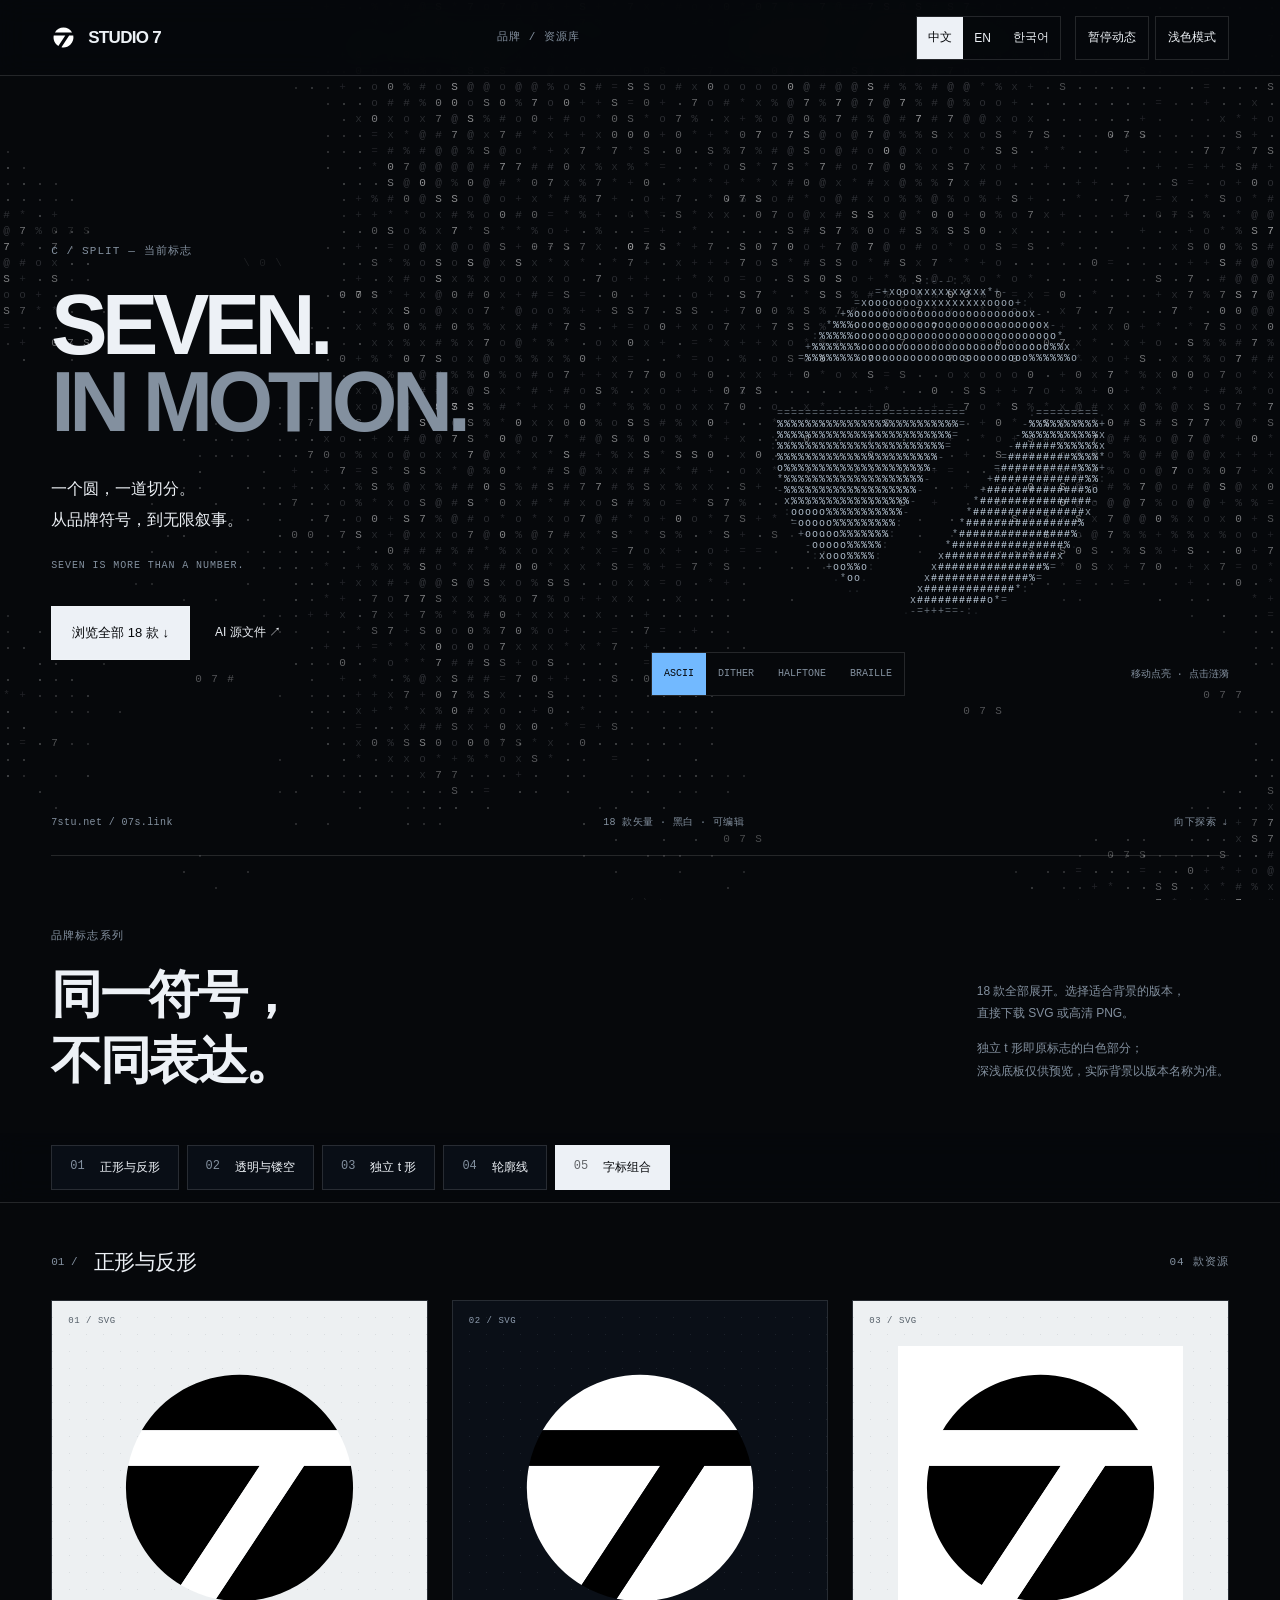
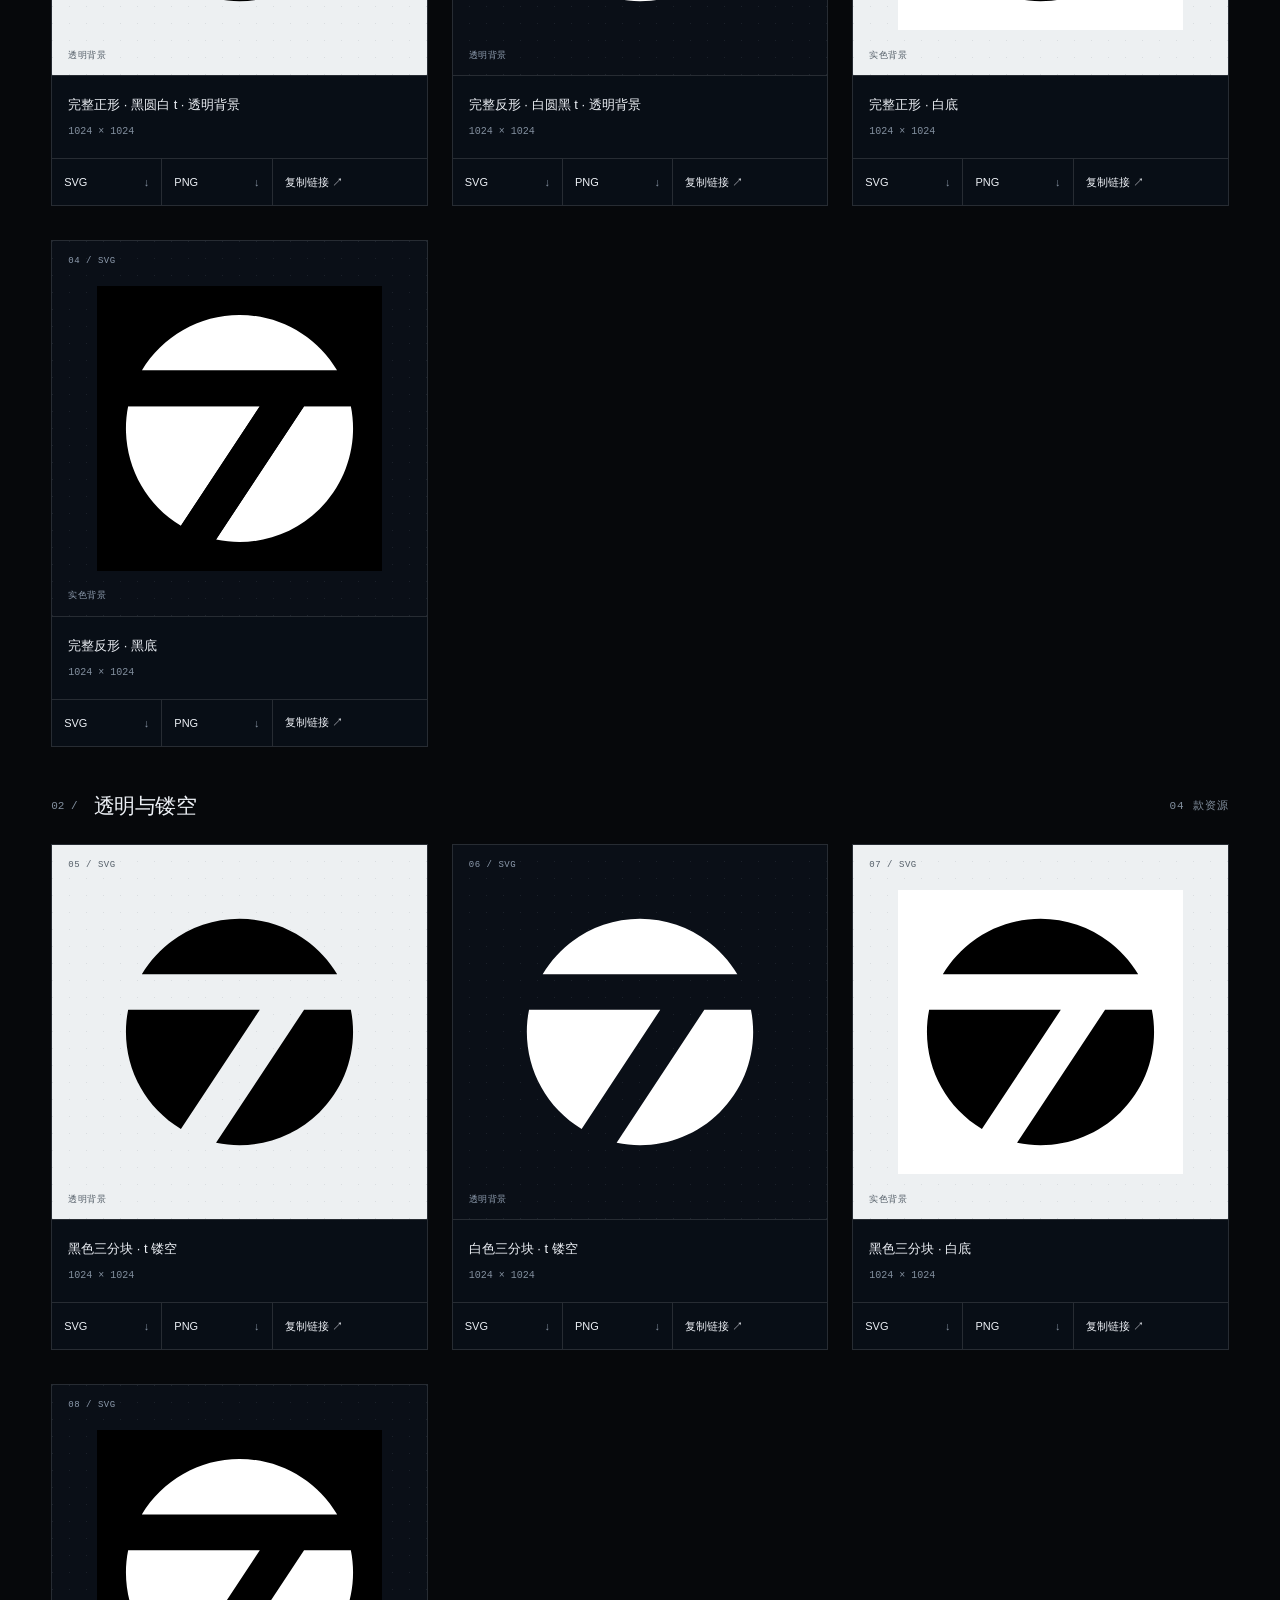
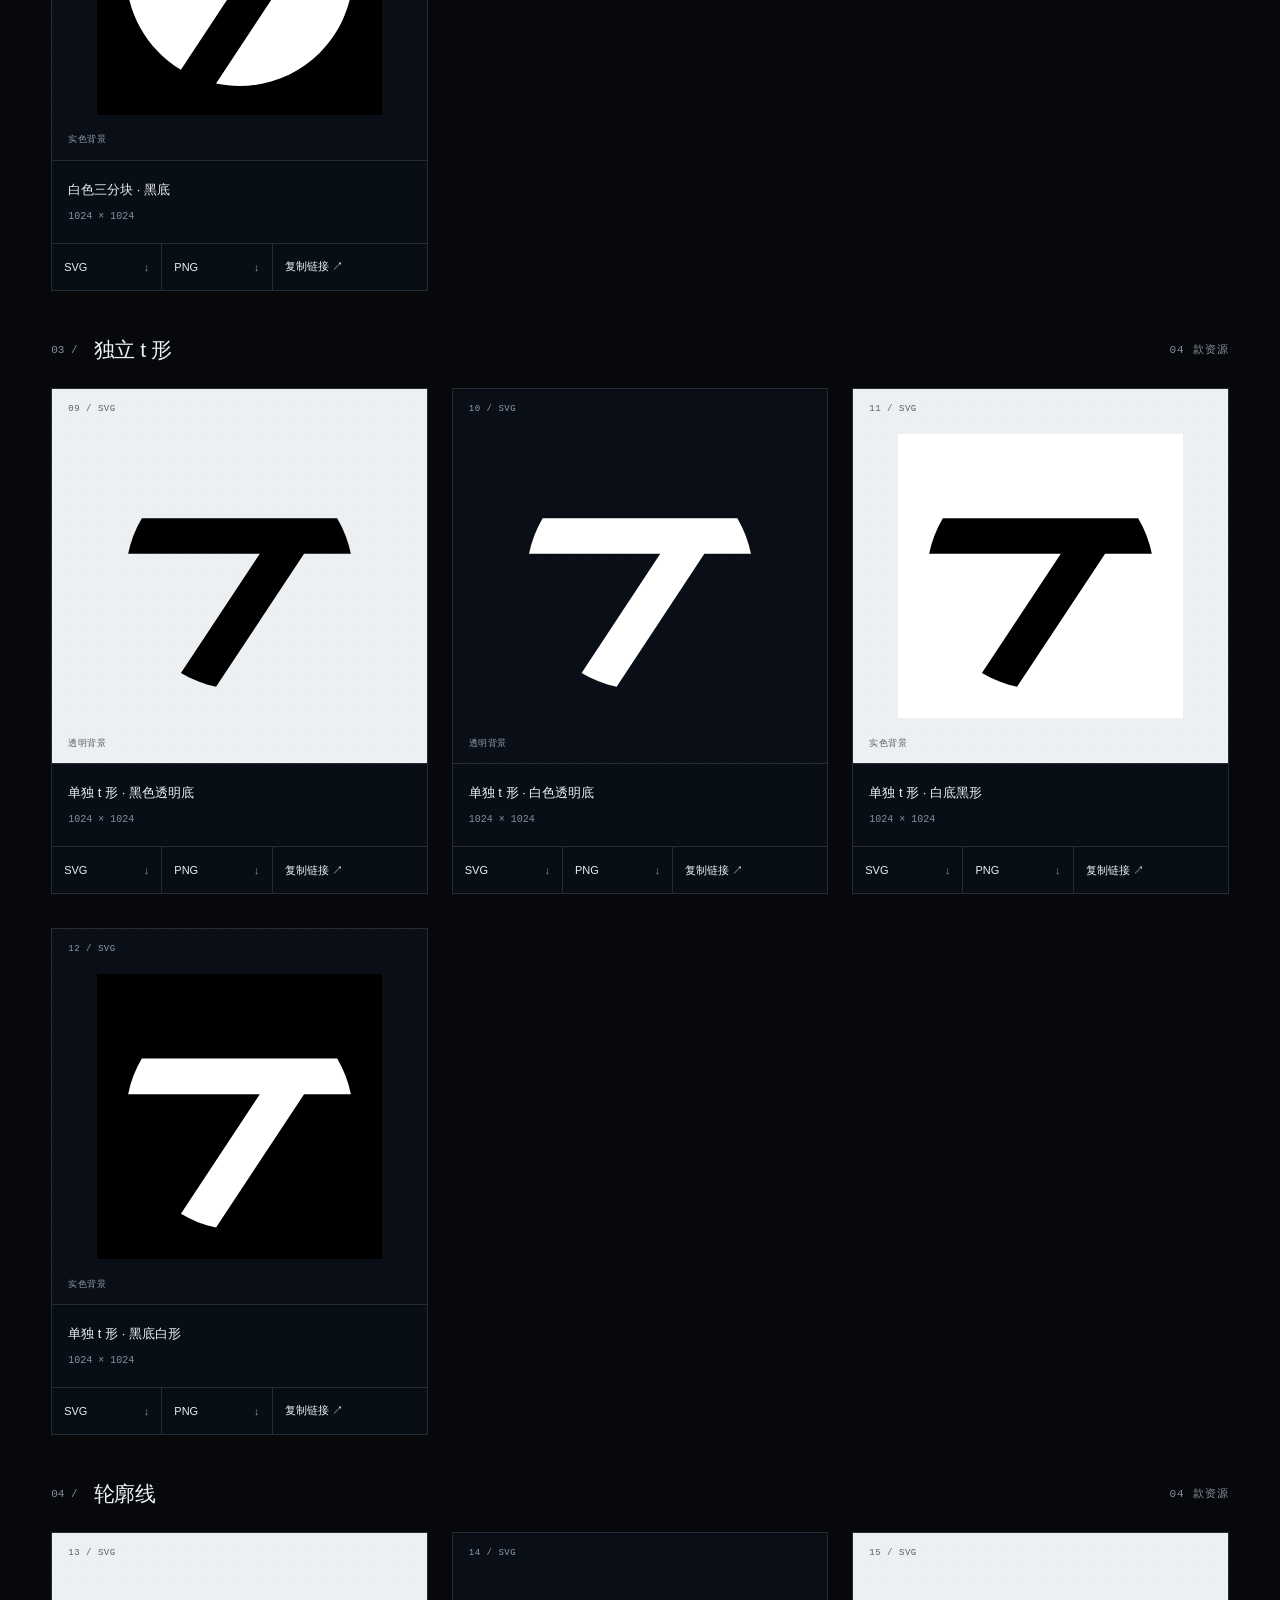
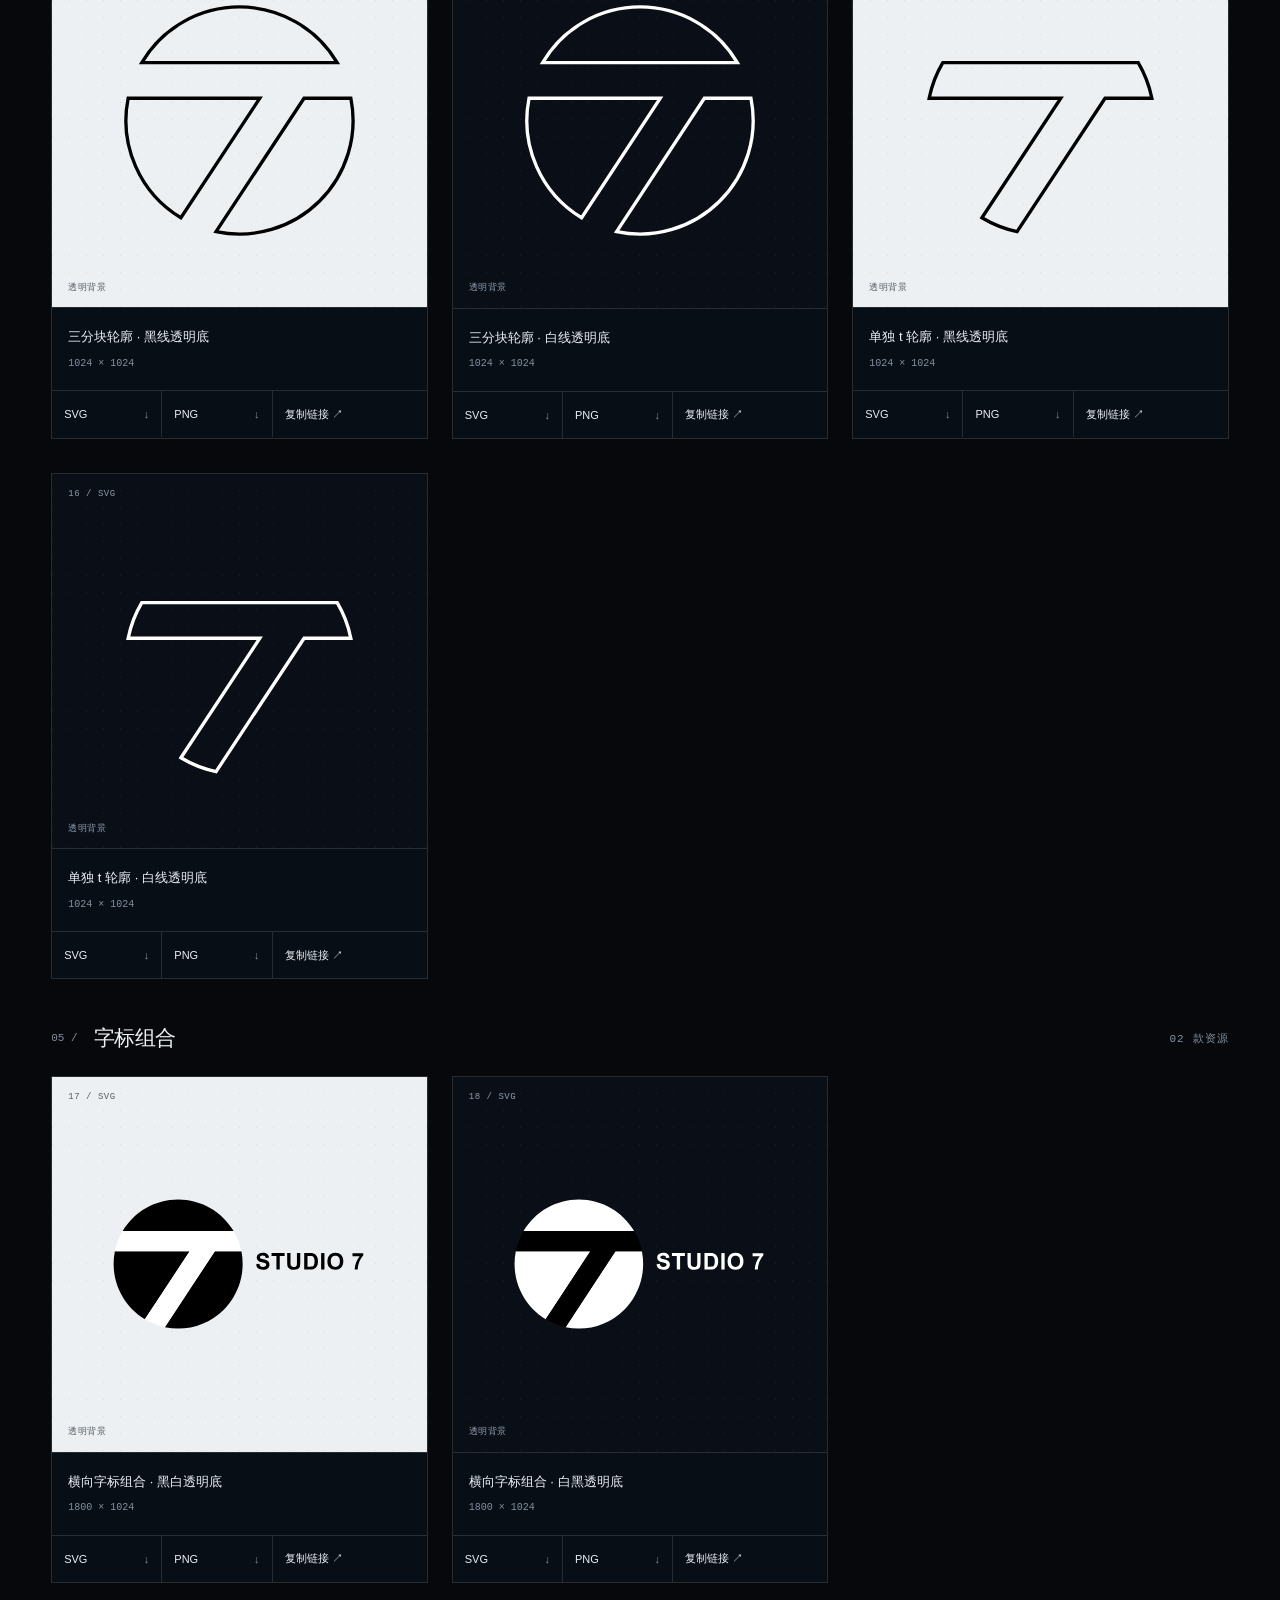
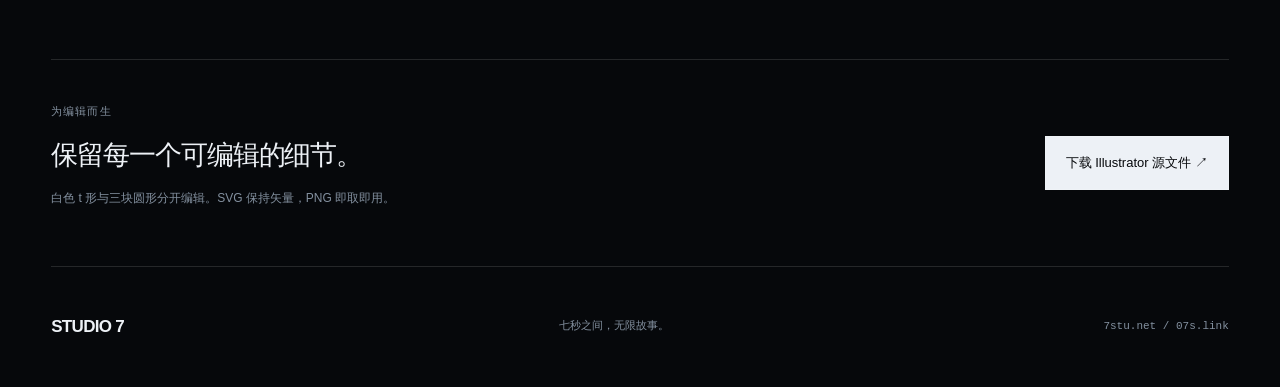
==== commit ffb10c2a: "Use the 07S character field as the page background Replace the faint blue dot field with the same mo" ====
--- a/index.html
+++ b/index.html
@@ -1,2 +1,2 @@
 <!doctype html>
-<html lang="zh-CN" data-theme="dark"><head><meta charset="utf-8"><meta name="viewport" content="width=device-width,initial-scale=1"><meta name="theme-color" content="#06080b"><meta name="description" content="STUDIO 7 · C / SPLIT 品牌资源库。18 款可编辑 SVG 与高清 PNG，正反、镂空、独立 t 形、轮廓和组合字标。"><title>STUDIO 7 — Identity in motion.</title><link rel="icon" href="logo/studio7.svg" type="image/svg+xml"><link rel="stylesheet" href="assets/identity.css?v=20261017"></head><body><div id="loader" aria-hidden="true"><div class="bar"></div><div class="num"></div></div><script src="assets/loader.js?v=20261017"></script><a class="skip" href="#library">跳到 Logo 资源</a><canvas id="field" aria-hidden="true"></canvas><div class="page"><header class="topbar"><a href="#top" class="brand"><img src="logo/studio7-white.svg" width="25" height="25" alt=""><span>STUDIO 7</span></a><span class="top-label">IDENTITY / RESOURCE LIBRARY</span><div class="controls"><div class="languages" role="group" aria-label="语言"><button data-lang="zh" lang="zh-CN" aria-pressed="true">中文</button><button data-lang="en" lang="en" aria-pressed="false">EN</button><button data-lang="ko" lang="ko" aria-pressed="false">한국어</button></div><button id="motion" type="button" aria-pressed="false">暂停动态</button><button id="theme" type="button" aria-pressed="false">浅色模式</button></div></header><main id="top"><section class="hero"><div class="hero-copy"><div class="eyebrow"><span class="live-dot"></span> C / SPLIT — CURRENT IDENTITY</div><h1>SEVEN.<br><span>IN MOTION.</span></h1><p class="hero-intro">一个圆，一道切分。<br>从品牌符号，到无限叙事。</p><p class="hero-manifesto">SEVEN IS MORE THAN A NUMBER.</p><div class="hero-actions"><a class="primary" href="#library">浏览全部 18 款 <span>↓</span></a><a href="logo/studio7-c/source/studio7-c.ai" download>AI 源文件 ↗</a></div></div><div class="hero-art"><canvas id="heroCanvas" role="img" aria-label="由 ASCII 字符组成的动态 C / SPLIT 标志"></canvas><img class="canvas-fallback" src="logo/studio7-white.svg" alt="C / SPLIT 标志"><div class="art-tools"><div class="render-modes" role="group" aria-label="字符渲染方式"><button data-mode="ascii" aria-pressed="true">ASCII</button><button data-mode="dither" aria-pressed="false">DITHER</button><button data-mode="halftone" aria-pressed="false">HALFTONE</button><button data-mode="braille" aria-pressed="false">BRAILLE</button></div><span>移动点亮 · 点击涟漪</span></div></div><div class="hero-footer"><span>7stu.net / 07s.link</span><span>18 VECTORS · BLACK & WHITE · EDITABLE</span><span>SCROLL TO EXPLORE ↓</span></div></section><section class="library-intro" id="library"><div><p class="eyebrow">THE IDENTITY COLLECTION</p><h2>同一符号，<br>不同表达。</h2></div><div class="library-description"><p>18 款全部展开。选择适合背景的版本，<br>直接下载 SVG 或高清 PNG。</p><p>独立 t 形即原标志的白色部分；<br>深浅底板仅供预览，实际背景以版本名称为准。</p></div></section><nav class="category-nav" aria-label="资源分类"><a href="#positive"><span>01</span> 正形与反形</a><a href="#cutout"><span>02</span> 透明与镂空</a><a href="#t-shape"><span>03</span> 独立 t 形</a><a href="#outline"><span>04</span> 轮廓线</a><a href="#lockup"><span>05</span> 字标组合</a></nav><section class="collection" id="positive" aria-labelledby="title-positive"><div class="section-heading"><div><span class="index-number">01 /</span><h2 id="title-positive">正形与反形</h2></div><span class="mono">04 ASSETS</span></div><div class="asset-grid"><article class="asset"><div class="sample on-light"><span class="asset-number">01 / SVG</span><img src="logo/studio7-c/svg/01-full-positive-transparent.svg" width="1024" height="1024" alt="完整正形 · 黑圆白 t · 透明背景" loading="lazy" decoding="async"><span class="sample-caption">TRANSPARENT</span></div><div class="asset-meta"><h3>完整正形 · 黑圆白 t · 透明背景</h3><span>1024 × 1024</span></div><div class="asset-actions"><a href="logo/studio7-c/svg/01-full-positive-transparent.svg" download>SVG <span>↓</span></a><a href="logo/studio7-c/png/01-full-positive-transparent.png" download>PNG <span>↓</span></a><button type="button" data-copy="logo/studio7-c/svg/01-full-positive-transparent.svg" aria-label="复制完整正形 · 黑圆白 t · 透明背景的 SVG 地址">复制链接 <span>↗</span></button></div></article><article class="asset"><div class="sample on-dark"><span class="asset-number">02 / SVG</span><img src="logo/studio7-c/svg/02-full-reverse-transparent.svg" width="1024" height="1024" alt="完整反形 · 白圆黑 t · 透明背景" loading="lazy" decoding="async"><span class="sample-caption">TRANSPARENT</span></div><div class="asset-meta"><h3>完整反形 · 白圆黑 t · 透明背景</h3><span>1024 × 1024</span></div><div class="asset-actions"><a href="logo/studio7-c/svg/02-full-reverse-transparent.svg" download>SVG <span>↓</span></a><a href="logo/studio7-c/png/02-full-reverse-transparent.png" download>PNG <span>↓</span></a><button type="button" data-copy="logo/studio7-c/svg/02-full-reverse-transparent.svg" aria-label="复制完整反形 · 白圆黑 t · 透明背景的 SVG 地址">复制链接 <span>↗</span></button></div></article><article class="asset"><div class="sample on-light"><span class="asset-number">03 / SVG</span><img src="logo/studio7-c/svg/03-full-positive-white-bg.svg" width="1024" height="1024" alt="完整正形 · 白底" loading="lazy" decoding="async"><span class="sample-caption">SOLID BACKGROUND</span></div><div class="asset-meta"><h3>完整正形 · 白底</h3><span>1024 × 1024</span></div><div class="asset-actions"><a href="logo/studio7-c/svg/03-full-positive-white-bg.svg" download>SVG <span>↓</span></a><a href="logo/studio7-c/png/03-full-positive-white-bg.png" download>PNG <span>↓</span></a><button type="button" data-copy="logo/studio7-c/svg/03-full-positive-white-bg.svg" aria-label="复制完整正形 · 白底的 SVG 地址">复制链接 <span>↗</span></button></div></article><article class="asset"><div class="sample on-dark"><span class="asset-number">04 / SVG</span><img src="logo/studio7-c/svg/04-full-reverse-black-bg.svg" width="1024" height="1024" alt="完整反形 · 黑底" loading="lazy" decoding="async"><span class="sample-caption">SOLID BACKGROUND</span></div><div class="asset-meta"><h3>完整反形 · 黑底</h3><span>1024 × 1024</span></div><div class="asset-actions"><a href="logo/studio7-c/svg/04-full-reverse-black-bg.svg" download>SVG <span>↓</span></a><a href="logo/studio7-c/png/04-full-reverse-black-bg.png" download>PNG <span>↓</span></a><button type="button" data-copy="logo/studio7-c/svg/04-full-reverse-black-bg.svg" aria-label="复制完整反形 · 黑底的 SVG 地址">复制链接 <span>↗</span></button></div></article></div></section><section class="collection" id="cutout" aria-labelledby="title-cutout"><div class="section-heading"><div><span class="index-number">02 /</span><h2 id="title-cutout">透明与镂空</h2></div><span class="mono">04 ASSETS</span></div><div class="asset-grid"><article class="asset"><div class="sample on-light"><span class="asset-number">05 / SVG</span><img src="logo/studio7-c/svg/05-split-black-transparent.svg" width="1024" height="1024" alt="黑色三分块 · t 镂空" loading="lazy" decoding="async"><span class="sample-caption">TRANSPARENT</span></div><div class="asset-meta"><h3>黑色三分块 · t 镂空</h3><span>1024 × 1024</span></div><div class="asset-actions"><a href="logo/studio7-c/svg/05-split-black-transparent.svg" download>SVG <span>↓</span></a><a href="logo/studio7-c/png/05-split-black-transparent.png" download>PNG <span>↓</span></a><button type="button" data-copy="logo/studio7-c/svg/05-split-black-transparent.svg" aria-label="复制黑色三分块 · t 镂空的 SVG 地址">复制链接 <span>↗</span></button></div></article><article class="asset"><div class="sample on-dark"><span class="asset-number">06 / SVG</span><img src="logo/studio7-c/svg/06-split-white-transparent.svg" width="1024" height="1024" alt="白色三分块 · t 镂空" loading="lazy" decoding="async"><span class="sample-caption">TRANSPARENT</span></div><div class="asset-meta"><h3>白色三分块 · t 镂空</h3><span>1024 × 1024</span></div><div class="asset-actions"><a href="logo/studio7-c/svg/06-split-white-transparent.svg" download>SVG <span>↓</span></a><a href="logo/studio7-c/png/06-split-white-transparent.png" download>PNG <span>↓</span></a><button type="button" data-copy="logo/studio7-c/svg/06-split-white-transparent.svg" aria-label="复制白色三分块 · t 镂空的 SVG 地址">复制链接 <span>↗</span></button></div></article><article class="asset"><div class="sample on-light"><span class="asset-number">07 / SVG</span><img src="logo/studio7-c/svg/07-split-black-white-bg.svg" width="1024" height="1024" alt="黑色三分块 · 白底" loading="lazy" decoding="async"><span class="sample-caption">SOLID BACKGROUND</span></div><div class="asset-meta"><h3>黑色三分块 · 白底</h3><span>1024 × 1024</span></div><div class="asset-actions"><a href="logo/studio7-c/svg/07-split-black-white-bg.svg" download>SVG <span>↓</span></a><a href="logo/studio7-c/png/07-split-black-white-bg.png" download>PNG <span>↓</span></a><button type="button" data-copy="logo/studio7-c/svg/07-split-black-white-bg.svg" aria-label="复制黑色三分块 · 白底的 SVG 地址">复制链接 <span>↗</span></button></div></article><article class="asset"><div class="sample on-dark"><span class="asset-number">08 / SVG</span><img src="logo/studio7-c/svg/08-split-white-black-bg.svg" width="1024" height="1024" alt="白色三分块 · 黑底" loading="lazy" decoding="async"><span class="sample-caption">SOLID BACKGROUND</span></div><div class="asset-meta"><h3>白色三分块 · 黑底</h3><span>1024 × 1024</span></div><div class="asset-actions"><a href="logo/studio7-c/svg/08-split-white-black-bg.svg" download>SVG <span>↓</span></a><a href="logo/studio7-c/png/08-split-white-black-bg.png" download>PNG <span>↓</span></a><button type="button" data-copy="logo/studio7-c/svg/08-split-white-black-bg.svg" aria-label="复制白色三分块 · 黑底的 SVG 地址">复制链接 <span>↗</span></button></div></article></div></section><section class="collection" id="t-shape" aria-labelledby="title-t-shape"><div class="section-heading"><div><span class="index-number">03 /</span><h2 id="title-t-shape">独立 t 形</h2></div><span class="mono">04 ASSETS</span></div><div class="asset-grid"><article class="asset"><div class="sample on-light"><span class="asset-number">09 / SVG</span><img src="logo/studio7-c/svg/09-t-black-transparent.svg" width="1024" height="1024" alt="单独 t 形 · 黑色透明底" loading="lazy" decoding="async"><span class="sample-caption">TRANSPARENT</span></div><div class="asset-meta"><h3>单独 t 形 · 黑色透明底</h3><span>1024 × 1024</span></div><div class="asset-actions"><a href="logo/studio7-c/svg/09-t-black-transparent.svg" download>SVG <span>↓</span></a><a href="logo/studio7-c/png/09-t-black-transparent.png" download>PNG <span>↓</span></a><button type="button" data-copy="logo/studio7-c/svg/09-t-black-transparent.svg" aria-label="复制单独 t 形 · 黑色透明底的 SVG 地址">复制链接 <span>↗</span></button></div></article><article class="asset"><div class="sample on-dark"><span class="asset-number">10 / SVG</span><img src="logo/studio7-c/svg/10-t-white-transparent.svg" width="1024" height="1024" alt="单独 t 形 · 白色透明底" loading="lazy" decoding="async"><span class="sample-caption">TRANSPARENT</span></div><div class="asset-meta"><h3>单独 t 形 · 白色透明底</h3><span>1024 × 1024</span></div><div class="asset-actions"><a href="logo/studio7-c/svg/10-t-white-transparent.svg" download>SVG <span>↓</span></a><a href="logo/studio7-c/png/10-t-white-transparent.png" download>PNG <span>↓</span></a><button type="button" data-copy="logo/studio7-c/svg/10-t-white-transparent.svg" aria-label="复制单独 t 形 · 白色透明底的 SVG 地址">复制链接 <span>↗</span></button></div></article><article class="asset"><div class="sample on-light"><span class="asset-number">11 / SVG</span><img src="logo/studio7-c/svg/11-t-black-white-bg.svg" width="1024" height="1024" alt="单独 t 形 · 白底黑形" loading="lazy" decoding="async"><span class="sample-caption">SOLID BACKGROUND</span></div><div class="asset-meta"><h3>单独 t 形 · 白底黑形</h3><span>1024 × 1024</span></div><div class="asset-actions"><a href="logo/studio7-c/svg/11-t-black-white-bg.svg" download>SVG <span>↓</span></a><a href="logo/studio7-c/png/11-t-black-white-bg.png" download>PNG <span>↓</span></a><button type="button" data-copy="logo/studio7-c/svg/11-t-black-white-bg.svg" aria-label="复制单独 t 形 · 白底黑形的 SVG 地址">复制链接 <span>↗</span></button></div></article><article class="asset"><div class="sample on-dark"><span class="asset-number">12 / SVG</span><img src="logo/studio7-c/svg/12-t-white-black-bg.svg" width="1024" height="1024" alt="单独 t 形 · 黑底白形" loading="lazy" decoding="async"><span class="sample-caption">SOLID BACKGROUND</span></div><div class="asset-meta"><h3>单独 t 形 · 黑底白形</h3><span>1024 × 1024</span></div><div class="asset-actions"><a href="logo/studio7-c/svg/12-t-white-black-bg.svg" download>SVG <span>↓</span></a><a href="logo/studio7-c/png/12-t-white-black-bg.png" download>PNG <span>↓</span></a><button type="button" data-copy="logo/studio7-c/svg/12-t-white-black-bg.svg" aria-label="复制单独 t 形 · 黑底白形的 SVG 地址">复制链接 <span>↗</span></button></div></article></div></section><section class="collection" id="outline" aria-labelledby="title-outline"><div class="section-heading"><div><span class="index-number">04 /</span><h2 id="title-outline">轮廓线</h2></div><span class="mono">04 ASSETS</span></div><div class="asset-grid"><article class="asset"><div class="sample on-light"><span class="asset-number">13 / SVG</span><img src="logo/studio7-c/svg/13-split-outline-black.svg" width="1024" height="1024" alt="三分块轮廓 · 黑线透明底" loading="lazy" decoding="async"><span class="sample-caption">TRANSPARENT</span></div><div class="asset-meta"><h3>三分块轮廓 · 黑线透明底</h3><span>1024 × 1024</span></div><div class="asset-actions"><a href="logo/studio7-c/svg/13-split-outline-black.svg" download>SVG <span>↓</span></a><a href="logo/studio7-c/png/13-split-outline-black.png" download>PNG <span>↓</span></a><button type="button" data-copy="logo/studio7-c/svg/13-split-outline-black.svg" aria-label="复制三分块轮廓 · 黑线透明底的 SVG 地址">复制链接 <span>↗</span></button></div></article><article class="asset"><div class="sample on-dark"><span class="asset-number">14 / SVG</span><img src="logo/studio7-c/svg/14-split-outline-white.svg" width="1024" height="1024" alt="三分块轮廓 · 白线透明底" loading="lazy" decoding="async"><span class="sample-caption">TRANSPARENT</span></div><div class="asset-meta"><h3>三分块轮廓 · 白线透明底</h3><span>1024 × 1024</span></div><div class="asset-actions"><a href="logo/studio7-c/svg/14-split-outline-white.svg" download>SVG <span>↓</span></a><a href="logo/studio7-c/png/14-split-outline-white.png" download>PNG <span>↓</span></a><button type="button" data-copy="logo/studio7-c/svg/14-split-outline-white.svg" aria-label="复制三分块轮廓 · 白线透明底的 SVG 地址">复制链接 <span>↗</span></button></div></article><article class="asset"><div class="sample on-light"><span class="asset-number">15 / SVG</span><img src="logo/studio7-c/svg/15-t-outline-black.svg" width="1024" height="1024" alt="单独 t 轮廓 · 黑线透明底" loading="lazy" decoding="async"><span class="sample-caption">TRANSPARENT</span></div><div class="asset-meta"><h3>单独 t 轮廓 · 黑线透明底</h3><span>1024 × 1024</span></div><div class="asset-actions"><a href="logo/studio7-c/svg/15-t-outline-black.svg" download>SVG <span>↓</span></a><a href="logo/studio7-c/png/15-t-outline-black.png" download>PNG <span>↓</span></a><button type="button" data-copy="logo/studio7-c/svg/15-t-outline-black.svg" aria-label="复制单独 t 轮廓 · 黑线透明底的 SVG 地址">复制链接 <span>↗</span></button></div></article><article class="asset"><div class="sample on-dark"><span class="asset-number">16 / SVG</span><img src="logo/studio7-c/svg/16-t-outline-white.svg" width="1024" height="1024" alt="单独 t 轮廓 · 白线透明底" loading="lazy" decoding="async"><span class="sample-caption">TRANSPARENT</span></div><div class="asset-meta"><h3>单独 t 轮廓 · 白线透明底</h3><span>1024 × 1024</span></div><div class="asset-actions"><a href="logo/studio7-c/svg/16-t-outline-white.svg" download>SVG <span>↓</span></a><a href="logo/studio7-c/png/16-t-outline-white.png" download>PNG <span>↓</span></a><button type="button" data-copy="logo/studio7-c/svg/16-t-outline-white.svg" aria-label="复制单独 t 轮廓 · 白线透明底的 SVG 地址">复制链接 <span>↗</span></button></div></article></div></section><section class="collection" id="lockup" aria-labelledby="title-lockup"><div class="section-heading"><div><span class="index-number">05 /</span><h2 id="title-lockup">字标组合</h2></div><span class="mono">02 ASSETS</span></div><div class="asset-grid"><article class="asset"><div class="sample on-light"><span class="asset-number">17 / SVG</span><img src="logo/studio7-c/svg/17-lockup-positive.svg" width="1800" height="1024" alt="横向字标组合 · 黑白透明底" loading="lazy" decoding="async"><span class="sample-caption">TRANSPARENT</span></div><div class="asset-meta"><h3>横向字标组合 · 黑白透明底</h3><span>1800 × 1024</span></div><div class="asset-actions"><a href="logo/studio7-c/svg/17-lockup-positive.svg" download>SVG <span>↓</span></a><a href="logo/studio7-c/png/17-lockup-positive.png" download>PNG <span>↓</span></a><button type="button" data-copy="logo/studio7-c/svg/17-lockup-positive.svg" aria-label="复制横向字标组合 · 黑白透明底的 SVG 地址">复制链接 <span>↗</span></button></div></article><article class="asset"><div class="sample on-dark"><span class="asset-number">18 / SVG</span><img src="logo/studio7-c/svg/18-lockup-reverse.svg" width="1800" height="1024" alt="横向字标组合 · 白黑透明底" loading="lazy" decoding="async"><span class="sample-caption">TRANSPARENT</span></div><div class="asset-meta"><h3>横向字标组合 · 白黑透明底</h3><span>1800 × 1024</span></div><div class="asset-actions"><a href="logo/studio7-c/svg/18-lockup-reverse.svg" download>SVG <span>↓</span></a><a href="logo/studio7-c/png/18-lockup-reverse.png" download>PNG <span>↓</span></a><button type="button" data-copy="logo/studio7-c/svg/18-lockup-reverse.svg" aria-label="复制横向字标组合 · 白黑透明底的 SVG 地址">复制链接 <span>↗</span></button></div></article></div></section><section class="source-banner"><div><p class="eyebrow">MADE TO BE EDITED</p><h2>保留每一个可编辑的细节。</h2><p>白色 t 形与三块圆形分开编辑。SVG 保持矢量，PNG 即取即用。</p></div><a href="logo/studio7-c/source/studio7-c.ai" download class="primary">下载 Illustrator 源文件 ↗</a></section></main><footer><a class="brand" href="#top">STUDIO 7</a><p>Seven Seconds, Infinite Stories.</p><span>7stu.net / 07s.link</span></footer></div><div id="status" role="status" aria-live="polite"></div><script src="assets/locales.js?v=20261017" defer></script><script src="assets/identity.js?v=20261017" defer></script></body></html>+<html lang="zh-CN" data-theme="dark"><head><meta charset="utf-8"><meta name="viewport" content="width=device-width,initial-scale=1"><meta name="theme-color" content="#06080b"><meta name="description" content="STUDIO 7 · C / SPLIT 品牌资源库。18 款可编辑 SVG 与高清 PNG，正反、镂空、独立 t 形、轮廓和组合字标。"><title>STUDIO 7 — Identity in motion.</title><link rel="icon" href="logo/studio7.svg" type="image/svg+xml"><link rel="stylesheet" href="assets/identity.css?v=20261017"></head><body><div id="loader" aria-hidden="true"><div class="bar"></div><div class="num"></div></div><script src="assets/loader.js?v=20261017"></script><a class="skip" href="#library">跳到 Logo 资源</a><canvas id="field" aria-hidden="true"></canvas><div class="page"><header class="topbar"><a href="#top" class="brand"><img src="logo/studio7-white.svg" width="25" height="25" alt=""><span>STUDIO 7</span></a><span class="top-label">IDENTITY / RESOURCE LIBRARY</span><div class="controls"><div class="languages" role="group" aria-label="语言"><button data-lang="zh" lang="zh-CN" aria-pressed="true">中文</button><button data-lang="en" lang="en" aria-pressed="false">EN</button><button data-lang="ko" lang="ko" aria-pressed="false">한국어</button></div><button id="motion" type="button" aria-pressed="false">暂停动态</button><button id="theme" type="button" aria-pressed="false">浅色模式</button></div></header><main id="top"><section class="hero"><div class="hero-copy"><div class="eyebrow"><span class="live-dot"></span> C / SPLIT — CURRENT IDENTITY</div><h1>SEVEN.<br><span>IN MOTION.</span></h1><p class="hero-intro">一个圆，一道切分。<br>从品牌符号，到无限叙事。</p><p class="hero-manifesto">SEVEN IS MORE THAN A NUMBER.</p><div class="hero-actions"><a class="primary" href="#library">浏览全部 18 款 <span>↓</span></a><a href="logo/studio7-c/source/studio7-c.ai" download>AI 源文件 ↗</a></div></div><div class="hero-art"><canvas id="heroCanvas" role="img" aria-label="由 ASCII 字符组成的动态 C / SPLIT 标志"></canvas><img class="canvas-fallback" src="logo/studio7-white.svg" alt="C / SPLIT 标志"><div class="art-tools"><div class="render-modes" role="group" aria-label="字符渲染方式"><button data-mode="ascii" aria-pressed="true">ASCII</button><button data-mode="dither" aria-pressed="false">DITHER</button><button data-mode="halftone" aria-pressed="false">HALFTONE</button><button data-mode="braille" aria-pressed="false">BRAILLE</button></div><span>移动点亮 · 点击涟漪</span></div></div><div class="hero-footer"><span>7stu.net / 07s.link</span><span>18 VECTORS · BLACK & WHITE · EDITABLE</span><span>SCROLL TO EXPLORE ↓</span></div></section><section class="library-intro" id="library"><div><p class="eyebrow">THE IDENTITY COLLECTION</p><h2>同一符号，<br>不同表达。</h2></div><div class="library-description"><p>18 款全部展开。选择适合背景的版本，<br>直接下载 SVG 或高清 PNG。</p><p>独立 t 形即原标志的白色部分；<br>深浅底板仅供预览，实际背景以版本名称为准。</p></div></section><nav class="category-nav" aria-label="资源分类"><a href="#positive"><span>01</span> 正形与反形</a><a href="#cutout"><span>02</span> 透明与镂空</a><a href="#t-shape"><span>03</span> 独立 t 形</a><a href="#outline"><span>04</span> 轮廓线</a><a href="#lockup"><span>05</span> 字标组合</a></nav><section class="collection" id="positive" aria-labelledby="title-positive"><div class="section-heading"><div><span class="index-number">01 /</span><h2 id="title-positive">正形与反形</h2></div><span class="mono">04 ASSETS</span></div><div class="asset-grid"><article class="asset"><div class="sample on-light"><span class="asset-number">01 / SVG</span><img src="logo/studio7-c/svg/01-full-positive-transparent.svg" width="1024" height="1024" alt="完整正形 · 黑圆白 t · 透明背景" loading="lazy" decoding="async"><span class="sample-caption">TRANSPARENT</span></div><div class="asset-meta"><h3>完整正形 · 黑圆白 t · 透明背景</h3><span>1024 × 1024</span></div><div class="asset-actions"><a href="logo/studio7-c/svg/01-full-positive-transparent.svg" download>SVG <span>↓</span></a><a href="logo/studio7-c/png/01-full-positive-transparent.png" download>PNG <span>↓</span></a><button type="button" data-copy="logo/studio7-c/svg/01-full-positive-transparent.svg" aria-label="复制完整正形 · 黑圆白 t · 透明背景的 SVG 地址">复制链接 <span>↗</span></button></div></article><article class="asset"><div class="sample on-dark"><span class="asset-number">02 / SVG</span><img src="logo/studio7-c/svg/02-full-reverse-transparent.svg" width="1024" height="1024" alt="完整反形 · 白圆黑 t · 透明背景" loading="lazy" decoding="async"><span class="sample-caption">TRANSPARENT</span></div><div class="asset-meta"><h3>完整反形 · 白圆黑 t · 透明背景</h3><span>1024 × 1024</span></div><div class="asset-actions"><a href="logo/studio7-c/svg/02-full-reverse-transparent.svg" download>SVG <span>↓</span></a><a href="logo/studio7-c/png/02-full-reverse-transparent.png" download>PNG <span>↓</span></a><button type="button" data-copy="logo/studio7-c/svg/02-full-reverse-transparent.svg" aria-label="复制完整反形 · 白圆黑 t · 透明背景的 SVG 地址">复制链接 <span>↗</span></button></div></article><article class="asset"><div class="sample on-light"><span class="asset-number">03 / SVG</span><img src="logo/studio7-c/svg/03-full-positive-white-bg.svg" width="1024" height="1024" alt="完整正形 · 白底" loading="lazy" decoding="async"><span class="sample-caption">SOLID BACKGROUND</span></div><div class="asset-meta"><h3>完整正形 · 白底</h3><span>1024 × 1024</span></div><div class="asset-actions"><a href="logo/studio7-c/svg/03-full-positive-white-bg.svg" download>SVG <span>↓</span></a><a href="logo/studio7-c/png/03-full-positive-white-bg.png" download>PNG <span>↓</span></a><button type="button" data-copy="logo/studio7-c/svg/03-full-positive-white-bg.svg" aria-label="复制完整正形 · 白底的 SVG 地址">复制链接 <span>↗</span></button></div></article><article class="asset"><div class="sample on-dark"><span class="asset-number">04 / SVG</span><img src="logo/studio7-c/svg/04-full-reverse-black-bg.svg" width="1024" height="1024" alt="完整反形 · 黑底" loading="lazy" decoding="async"><span class="sample-caption">SOLID BACKGROUND</span></div><div class="asset-meta"><h3>完整反形 · 黑底</h3><span>1024 × 1024</span></div><div class="asset-actions"><a href="logo/studio7-c/svg/04-full-reverse-black-bg.svg" download>SVG <span>↓</span></a><a href="logo/studio7-c/png/04-full-reverse-black-bg.png" download>PNG <span>↓</span></a><button type="button" data-copy="logo/studio7-c/svg/04-full-reverse-black-bg.svg" aria-label="复制完整反形 · 黑底的 SVG 地址">复制链接 <span>↗</span></button></div></article></div></section><section class="collection" id="cutout" aria-labelledby="title-cutout"><div class="section-heading"><div><span class="index-number">02 /</span><h2 id="title-cutout">透明与镂空</h2></div><span class="mono">04 ASSETS</span></div><div class="asset-grid"><article class="asset"><div class="sample on-light"><span class="asset-number">05 / SVG</span><img src="logo/studio7-c/svg/05-split-black-transparent.svg" width="1024" height="1024" alt="黑色三分块 · t 镂空" loading="lazy" decoding="async"><span class="sample-caption">TRANSPARENT</span></div><div class="asset-meta"><h3>黑色三分块 · t 镂空</h3><span>1024 × 1024</span></div><div class="asset-actions"><a href="logo/studio7-c/svg/05-split-black-transparent.svg" download>SVG <span>↓</span></a><a href="logo/studio7-c/png/05-split-black-transparent.png" download>PNG <span>↓</span></a><button type="button" data-copy="logo/studio7-c/svg/05-split-black-transparent.svg" aria-label="复制黑色三分块 · t 镂空的 SVG 地址">复制链接 <span>↗</span></button></div></article><article class="asset"><div class="sample on-dark"><span class="asset-number">06 / SVG</span><img src="logo/studio7-c/svg/06-split-white-transparent.svg" width="1024" height="1024" alt="白色三分块 · t 镂空" loading="lazy" decoding="async"><span class="sample-caption">TRANSPARENT</span></div><div class="asset-meta"><h3>白色三分块 · t 镂空</h3><span>1024 × 1024</span></div><div class="asset-actions"><a href="logo/studio7-c/svg/06-split-white-transparent.svg" download>SVG <span>↓</span></a><a href="logo/studio7-c/png/06-split-white-transparent.png" download>PNG <span>↓</span></a><button type="button" data-copy="logo/studio7-c/svg/06-split-white-transparent.svg" aria-label="复制白色三分块 · t 镂空的 SVG 地址">复制链接 <span>↗</span></button></div></article><article class="asset"><div class="sample on-light"><span class="asset-number">07 / SVG</span><img src="logo/studio7-c/svg/07-split-black-white-bg.svg" width="1024" height="1024" alt="黑色三分块 · 白底" loading="lazy" decoding="async"><span class="sample-caption">SOLID BACKGROUND</span></div><div class="asset-meta"><h3>黑色三分块 · 白底</h3><span>1024 × 1024</span></div><div class="asset-actions"><a href="logo/studio7-c/svg/07-split-black-white-bg.svg" download>SVG <span>↓</span></a><a href="logo/studio7-c/png/07-split-black-white-bg.png" download>PNG <span>↓</span></a><button type="button" data-copy="logo/studio7-c/svg/07-split-black-white-bg.svg" aria-label="复制黑色三分块 · 白底的 SVG 地址">复制链接 <span>↗</span></button></div></article><article class="asset"><div class="sample on-dark"><span class="asset-number">08 / SVG</span><img src="logo/studio7-c/svg/08-split-white-black-bg.svg" width="1024" height="1024" alt="白色三分块 · 黑底" loading="lazy" decoding="async"><span class="sample-caption">SOLID BACKGROUND</span></div><div class="asset-meta"><h3>白色三分块 · 黑底</h3><span>1024 × 1024</span></div><div class="asset-actions"><a href="logo/studio7-c/svg/08-split-white-black-bg.svg" download>SVG <span>↓</span></a><a href="logo/studio7-c/png/08-split-white-black-bg.png" download>PNG <span>↓</span></a><button type="button" data-copy="logo/studio7-c/svg/08-split-white-black-bg.svg" aria-label="复制白色三分块 · 黑底的 SVG 地址">复制链接 <span>↗</span></button></div></article></div></section><section class="collection" id="t-shape" aria-labelledby="title-t-shape"><div class="section-heading"><div><span class="index-number">03 /</span><h2 id="title-t-shape">独立 t 形</h2></div><span class="mono">04 ASSETS</span></div><div class="asset-grid"><article class="asset"><div class="sample on-light"><span class="asset-number">09 / SVG</span><img src="logo/studio7-c/svg/09-t-black-transparent.svg" width="1024" height="1024" alt="单独 t 形 · 黑色透明底" loading="lazy" decoding="async"><span class="sample-caption">TRANSPARENT</span></div><div class="asset-meta"><h3>单独 t 形 · 黑色透明底</h3><span>1024 × 1024</span></div><div class="asset-actions"><a href="logo/studio7-c/svg/09-t-black-transparent.svg" download>SVG <span>↓</span></a><a href="logo/studio7-c/png/09-t-black-transparent.png" download>PNG <span>↓</span></a><button type="button" data-copy="logo/studio7-c/svg/09-t-black-transparent.svg" aria-label="复制单独 t 形 · 黑色透明底的 SVG 地址">复制链接 <span>↗</span></button></div></article><article class="asset"><div class="sample on-dark"><span class="asset-number">10 / SVG</span><img src="logo/studio7-c/svg/10-t-white-transparent.svg" width="1024" height="1024" alt="单独 t 形 · 白色透明底" loading="lazy" decoding="async"><span class="sample-caption">TRANSPARENT</span></div><div class="asset-meta"><h3>单独 t 形 · 白色透明底</h3><span>1024 × 1024</span></div><div class="asset-actions"><a href="logo/studio7-c/svg/10-t-white-transparent.svg" download>SVG <span>↓</span></a><a href="logo/studio7-c/png/10-t-white-transparent.png" download>PNG <span>↓</span></a><button type="button" data-copy="logo/studio7-c/svg/10-t-white-transparent.svg" aria-label="复制单独 t 形 · 白色透明底的 SVG 地址">复制链接 <span>↗</span></button></div></article><article class="asset"><div class="sample on-light"><span class="asset-number">11 / SVG</span><img src="logo/studio7-c/svg/11-t-black-white-bg.svg" width="1024" height="1024" alt="单独 t 形 · 白底黑形" loading="lazy" decoding="async"><span class="sample-caption">SOLID BACKGROUND</span></div><div class="asset-meta"><h3>单独 t 形 · 白底黑形</h3><span>1024 × 1024</span></div><div class="asset-actions"><a href="logo/studio7-c/svg/11-t-black-white-bg.svg" download>SVG <span>↓</span></a><a href="logo/studio7-c/png/11-t-black-white-bg.png" download>PNG <span>↓</span></a><button type="button" data-copy="logo/studio7-c/svg/11-t-black-white-bg.svg" aria-label="复制单独 t 形 · 白底黑形的 SVG 地址">复制链接 <span>↗</span></button></div></article><article class="asset"><div class="sample on-dark"><span class="asset-number">12 / SVG</span><img src="logo/studio7-c/svg/12-t-white-black-bg.svg" width="1024" height="1024" alt="单独 t 形 · 黑底白形" loading="lazy" decoding="async"><span class="sample-caption">SOLID BACKGROUND</span></div><div class="asset-meta"><h3>单独 t 形 · 黑底白形</h3><span>1024 × 1024</span></div><div class="asset-actions"><a href="logo/studio7-c/svg/12-t-white-black-bg.svg" download>SVG <span>↓</span></a><a href="logo/studio7-c/png/12-t-white-black-bg.png" download>PNG <span>↓</span></a><button type="button" data-copy="logo/studio7-c/svg/12-t-white-black-bg.svg" aria-label="复制单独 t 形 · 黑底白形的 SVG 地址">复制链接 <span>↗</span></button></div></article></div></section><section class="collection" id="outline" aria-labelledby="title-outline"><div class="section-heading"><div><span class="index-number">04 /</span><h2 id="title-outline">轮廓线</h2></div><span class="mono">04 ASSETS</span></div><div class="asset-grid"><article class="asset"><div class="sample on-light"><span class="asset-number">13 / SVG</span><img src="logo/studio7-c/svg/13-split-outline-black.svg" width="1024" height="1024" alt="三分块轮廓 · 黑线透明底" loading="lazy" decoding="async"><span class="sample-caption">TRANSPARENT</span></div><div class="asset-meta"><h3>三分块轮廓 · 黑线透明底</h3><span>1024 × 1024</span></div><div class="asset-actions"><a href="logo/studio7-c/svg/13-split-outline-black.svg" download>SVG <span>↓</span></a><a href="logo/studio7-c/png/13-split-outline-black.png" download>PNG <span>↓</span></a><button type="button" data-copy="logo/studio7-c/svg/13-split-outline-black.svg" aria-label="复制三分块轮廓 · 黑线透明底的 SVG 地址">复制链接 <span>↗</span></button></div></article><article class="asset"><div class="sample on-dark"><span class="asset-number">14 / SVG</span><img src="logo/studio7-c/svg/14-split-outline-white.svg" width="1024" height="1024" alt="三分块轮廓 · 白线透明底" loading="lazy" decoding="async"><span class="sample-caption">TRANSPARENT</span></div><div class="asset-meta"><h3>三分块轮廓 · 白线透明底</h3><span>1024 × 1024</span></div><div class="asset-actions"><a href="logo/studio7-c/svg/14-split-outline-white.svg" download>SVG <span>↓</span></a><a href="logo/studio7-c/png/14-split-outline-white.png" download>PNG <span>↓</span></a><button type="button" data-copy="logo/studio7-c/svg/14-split-outline-white.svg" aria-label="复制三分块轮廓 · 白线透明底的 SVG 地址">复制链接 <span>↗</span></button></div></article><article class="asset"><div class="sample on-light"><span class="asset-number">15 / SVG</span><img src="logo/studio7-c/svg/15-t-outline-black.svg" width="1024" height="1024" alt="单独 t 轮廓 · 黑线透明底" loading="lazy" decoding="async"><span class="sample-caption">TRANSPARENT</span></div><div class="asset-meta"><h3>单独 t 轮廓 · 黑线透明底</h3><span>1024 × 1024</span></div><div class="asset-actions"><a href="logo/studio7-c/svg/15-t-outline-black.svg" download>SVG <span>↓</span></a><a href="logo/studio7-c/png/15-t-outline-black.png" download>PNG <span>↓</span></a><button type="button" data-copy="logo/studio7-c/svg/15-t-outline-black.svg" aria-label="复制单独 t 轮廓 · 黑线透明底的 SVG 地址">复制链接 <span>↗</span></button></div></article><article class="asset"><div class="sample on-dark"><span class="asset-number">16 / SVG</span><img src="logo/studio7-c/svg/16-t-outline-white.svg" width="1024" height="1024" alt="单独 t 轮廓 · 白线透明底" loading="lazy" decoding="async"><span class="sample-caption">TRANSPARENT</span></div><div class="asset-meta"><h3>单独 t 轮廓 · 白线透明底</h3><span>1024 × 1024</span></div><div class="asset-actions"><a href="logo/studio7-c/svg/16-t-outline-white.svg" download>SVG <span>↓</span></a><a href="logo/studio7-c/png/16-t-outline-white.png" download>PNG <span>↓</span></a><button type="button" data-copy="logo/studio7-c/svg/16-t-outline-white.svg" aria-label="复制单独 t 轮廓 · 白线透明底的 SVG 地址">复制链接 <span>↗</span></button></div></article></div></section><section class="collection" id="lockup" aria-labelledby="title-lockup"><div class="section-heading"><div><span class="index-number">05 /</span><h2 id="title-lockup">字标组合</h2></div><span class="mono">02 ASSETS</span></div><div class="asset-grid"><article class="asset"><div class="sample on-light"><span class="asset-number">17 / SVG</span><img src="logo/studio7-c/svg/17-lockup-positive.svg" width="1800" height="1024" alt="横向字标组合 · 黑白透明底" loading="lazy" decoding="async"><span class="sample-caption">TRANSPARENT</span></div><div class="asset-meta"><h3>横向字标组合 · 黑白透明底</h3><span>1800 × 1024</span></div><div class="asset-actions"><a href="logo/studio7-c/svg/17-lockup-positive.svg" download>SVG <span>↓</span></a><a href="logo/studio7-c/png/17-lockup-positive.png" download>PNG <span>↓</span></a><button type="button" data-copy="logo/studio7-c/svg/17-lockup-positive.svg" aria-label="复制横向字标组合 · 黑白透明底的 SVG 地址">复制链接 <span>↗</span></button></div></article><article class="asset"><div class="sample on-dark"><span class="asset-number">18 / SVG</span><img src="logo/studio7-c/svg/18-lockup-reverse.svg" width="1800" height="1024" alt="横向字标组合 · 白黑透明底" loading="lazy" decoding="async"><span class="sample-caption">TRANSPARENT</span></div><div class="asset-meta"><h3>横向字标组合 · 白黑透明底</h3><span>1800 × 1024</span></div><div class="asset-actions"><a href="logo/studio7-c/svg/18-lockup-reverse.svg" download>SVG <span>↓</span></a><a href="logo/studio7-c/png/18-lockup-reverse.png" download>PNG <span>↓</span></a><button type="button" data-copy="logo/studio7-c/svg/18-lockup-reverse.svg" aria-label="复制横向字标组合 · 白黑透明底的 SVG 地址">复制链接 <span>↗</span></button></div></article></div></section><section class="source-banner"><div><p class="eyebrow">MADE TO BE EDITED</p><h2>保留每一个可编辑的细节。</h2><p>白色 t 形与三块圆形分开编辑。SVG 保持矢量，PNG 即取即用。</p></div><a href="logo/studio7-c/source/studio7-c.ai" download class="primary">下载 Illustrator 源文件 ↗</a></section></main><footer><a class="brand" href="#top">STUDIO 7</a><p>Seven Seconds, Infinite Stories.</p><span>7stu.net / 07s.link</span></footer></div><div id="status" role="status" aria-live="polite"></div><script src="assets/locales.js?v=20261017" defer></script><script src="assets/identity.js?v=20261017b" defer></script></body></html>
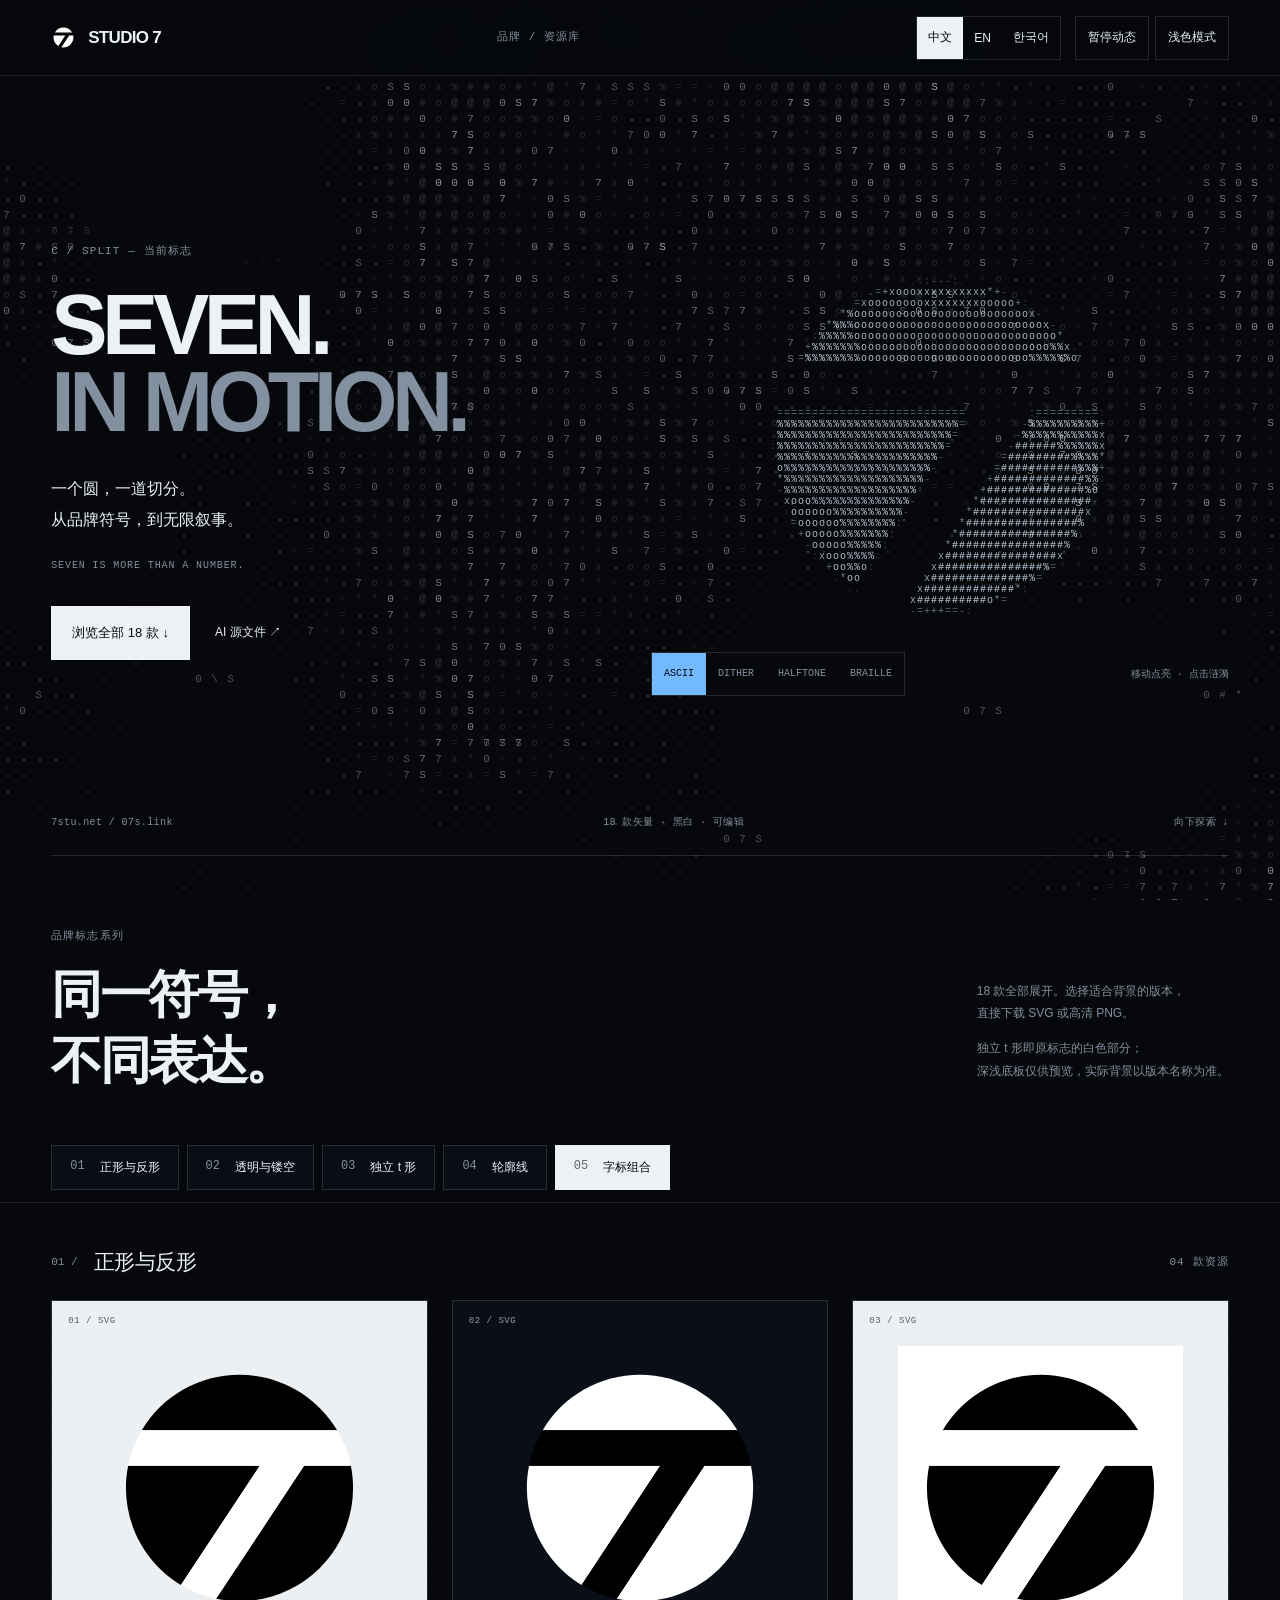
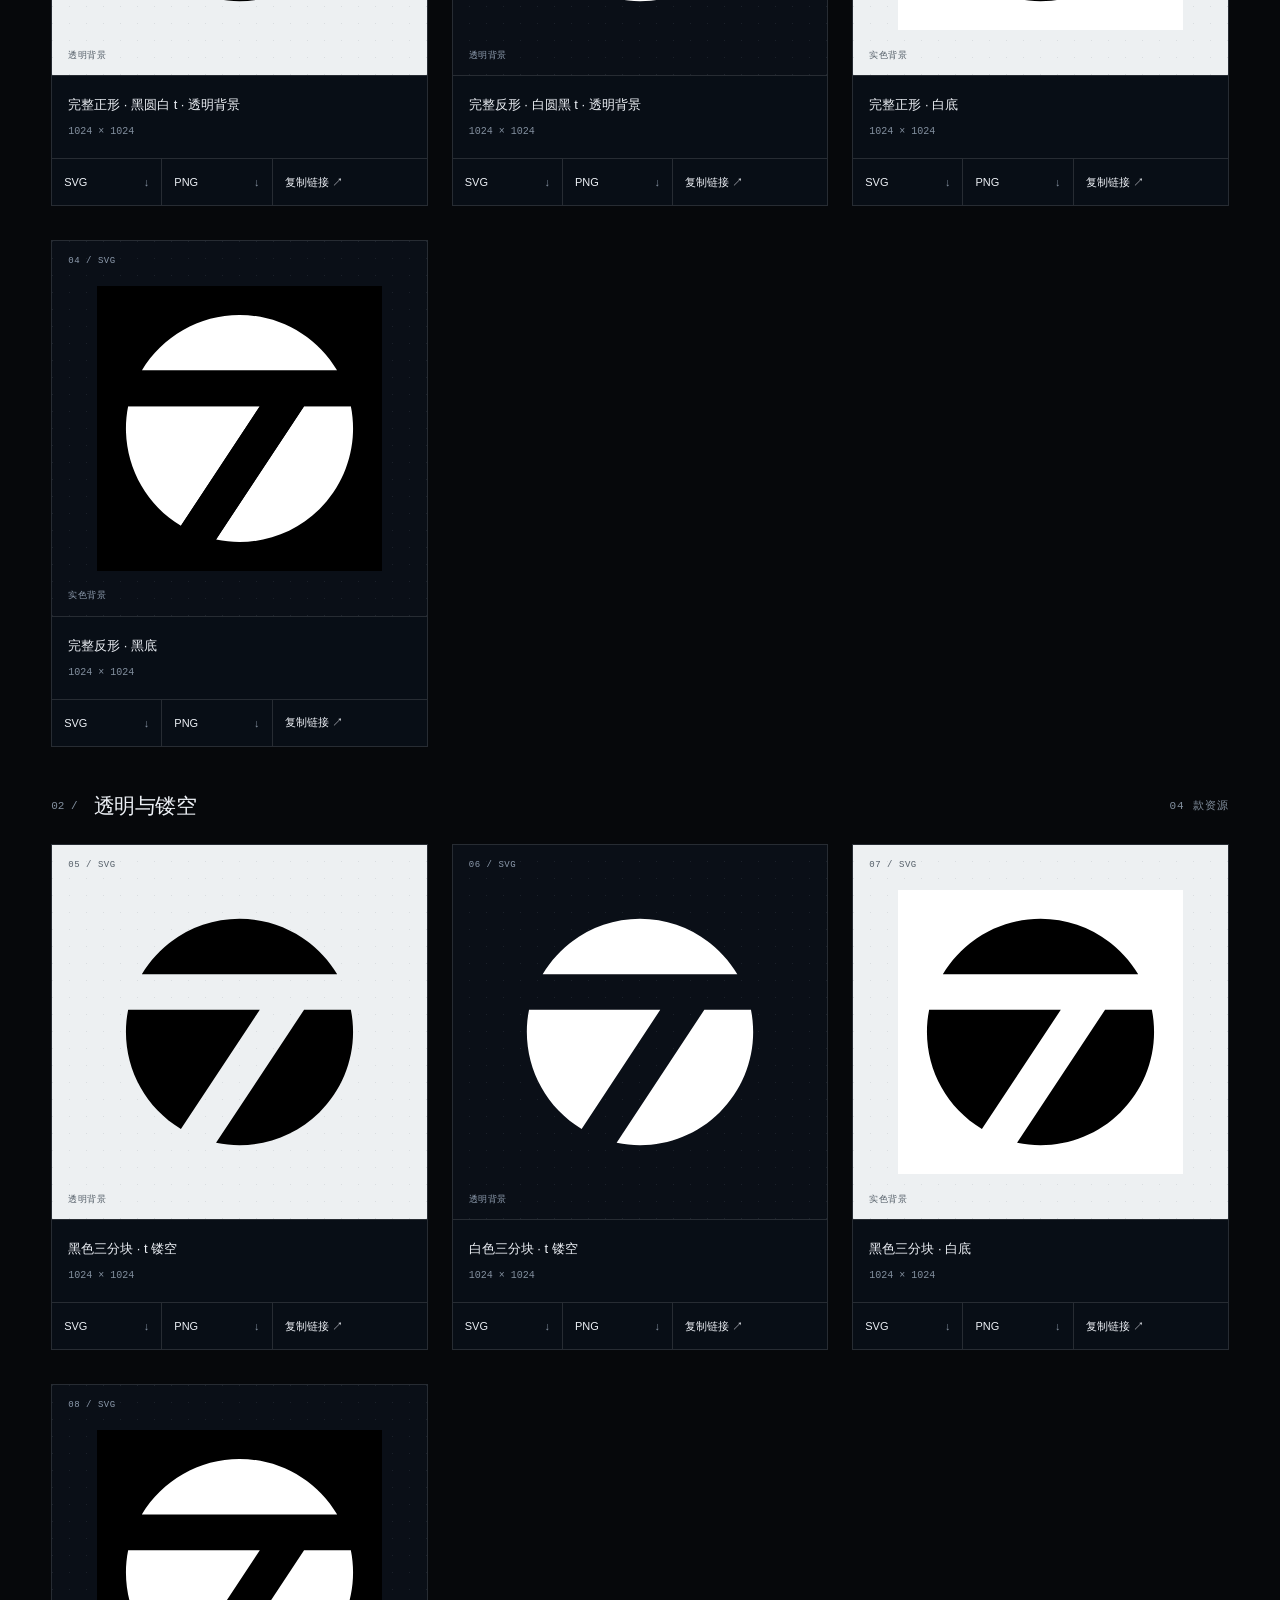
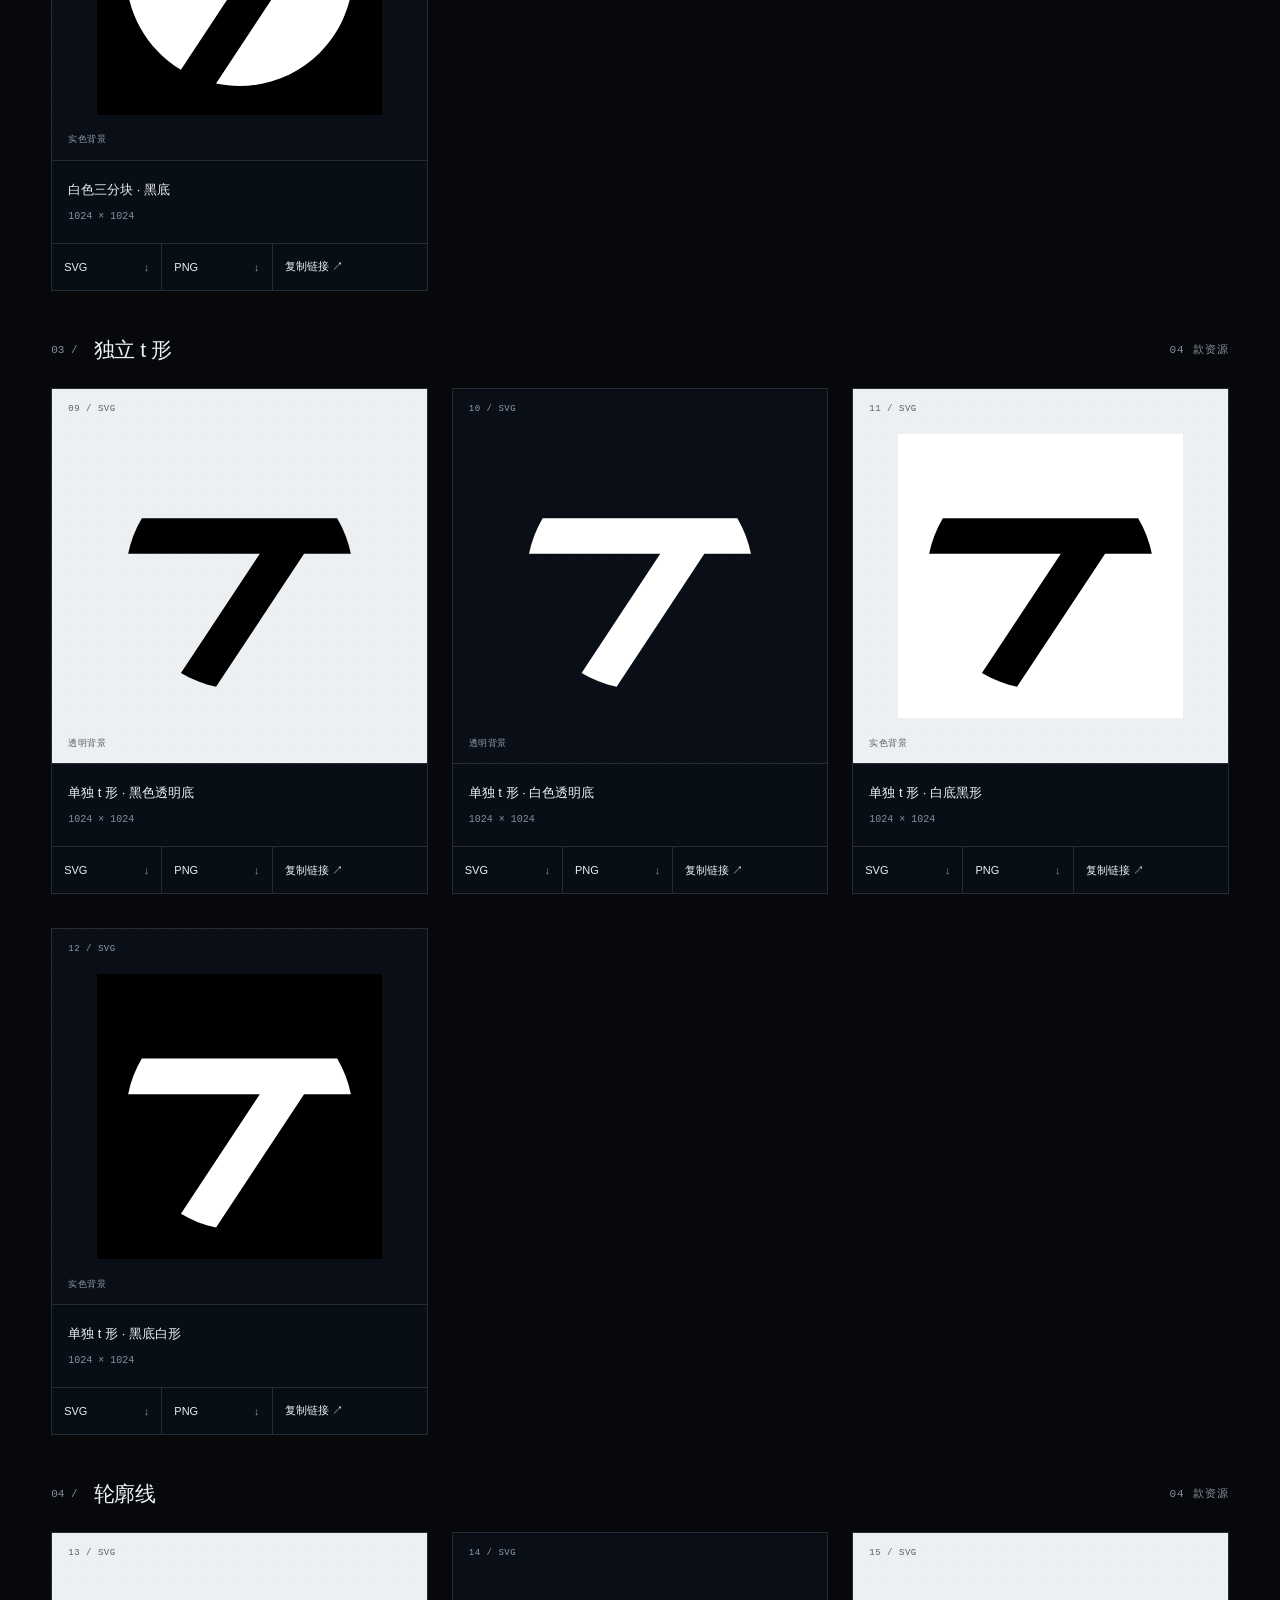
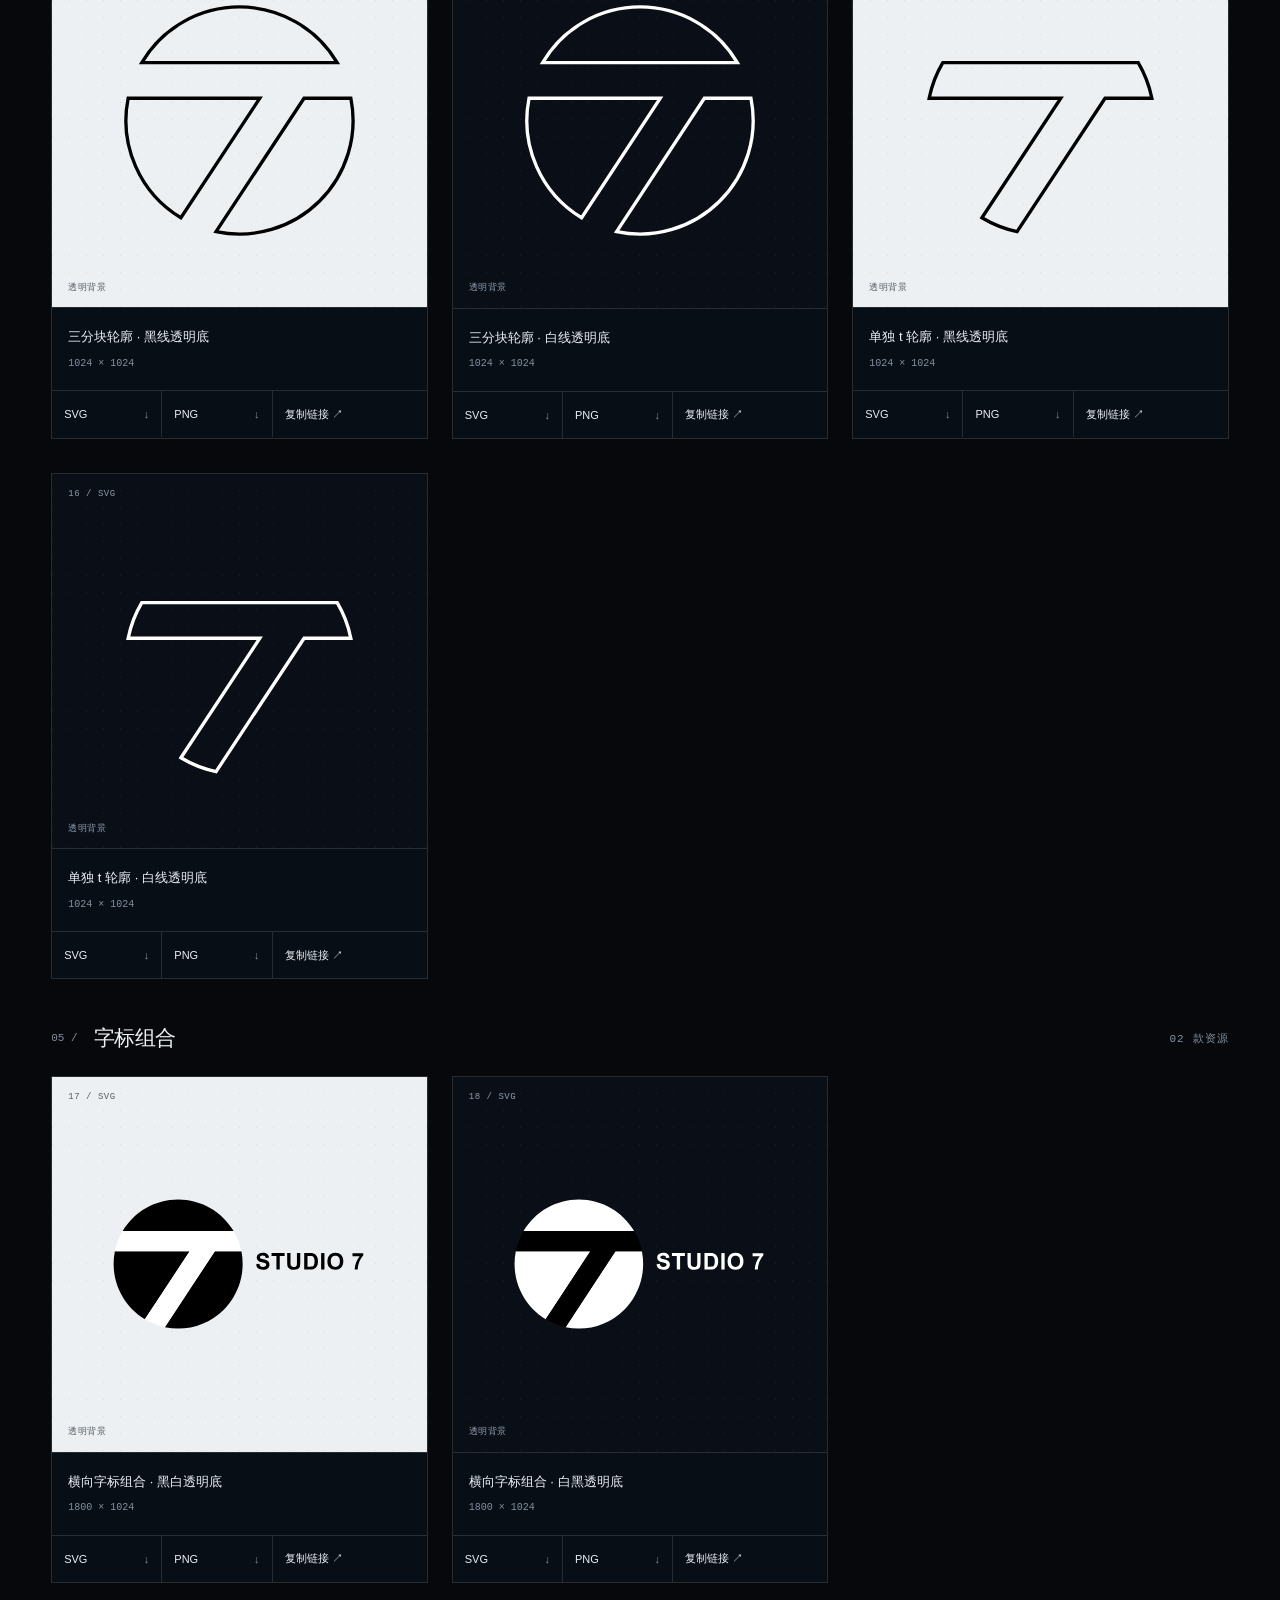
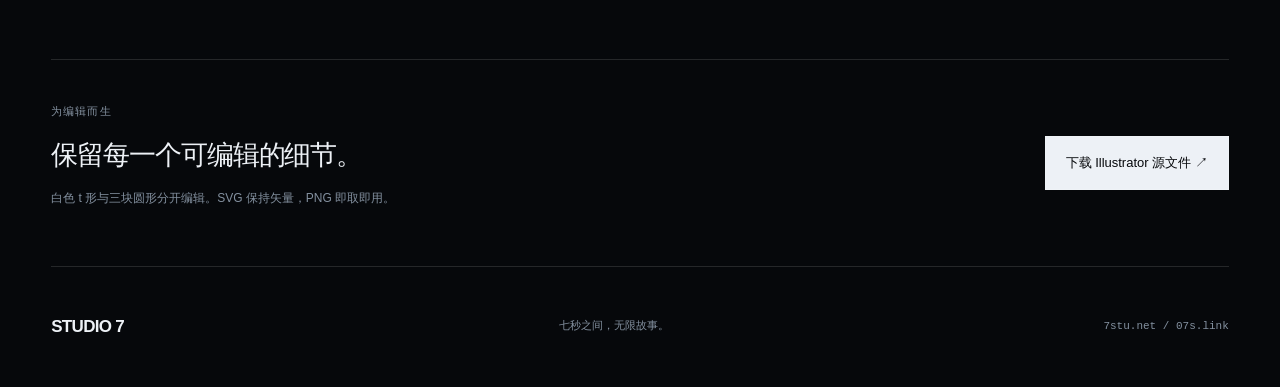
==== commit d0c45bfa: "Keep arrows and symbols as text on iOS iPhone Safari drew ↗, ▶ and ® as colour emoji. Add U+FE0E (te" ====
--- a/index.html
+++ b/index.html
@@ -1,2 +1,2 @@
 <!doctype html>
-<html lang="zh-CN" data-theme="dark"><head><meta charset="utf-8"><meta name="viewport" content="width=device-width,initial-scale=1"><meta name="theme-color" content="#06080b"><meta name="description" content="STUDIO 7 · C / SPLIT 品牌资源库。18 款可编辑 SVG 与高清 PNG，正反、镂空、独立 t 形、轮廓和组合字标。"><title>STUDIO 7 — Identity in motion.</title><link rel="icon" href="logo/studio7.svg" type="image/svg+xml"><link rel="stylesheet" href="assets/identity.css?v=20261017"></head><body><div id="loader" aria-hidden="true"><div class="bar"></div><div class="num"></div></div><script src="assets/loader.js?v=20261017"></script><a class="skip" href="#library">跳到 Logo 资源</a><canvas id="field" aria-hidden="true"></canvas><div class="page"><header class="topbar"><a href="#top" class="brand"><img src="logo/studio7-white.svg" width="25" height="25" alt=""><span>STUDIO 7</span></a><span class="top-label">IDENTITY / RESOURCE LIBRARY</span><div class="controls"><div class="languages" role="group" aria-label="语言"><button data-lang="zh" lang="zh-CN" aria-pressed="true">中文</button><button data-lang="en" lang="en" aria-pressed="false">EN</button><button data-lang="ko" lang="ko" aria-pressed="false">한국어</button></div><button id="motion" type="button" aria-pressed="false">暂停动态</button><button id="theme" type="button" aria-pressed="false">浅色模式</button></div></header><main id="top"><section class="hero"><div class="hero-copy"><div class="eyebrow"><span class="live-dot"></span> C / SPLIT — CURRENT IDENTITY</div><h1>SEVEN.<br><span>IN MOTION.</span></h1><p class="hero-intro">一个圆，一道切分。<br>从品牌符号，到无限叙事。</p><p class="hero-manifesto">SEVEN IS MORE THAN A NUMBER.</p><div class="hero-actions"><a class="primary" href="#library">浏览全部 18 款 <span>↓</span></a><a href="logo/studio7-c/source/studio7-c.ai" download>AI 源文件 ↗</a></div></div><div class="hero-art"><canvas id="heroCanvas" role="img" aria-label="由 ASCII 字符组成的动态 C / SPLIT 标志"></canvas><img class="canvas-fallback" src="logo/studio7-white.svg" alt="C / SPLIT 标志"><div class="art-tools"><div class="render-modes" role="group" aria-label="字符渲染方式"><button data-mode="ascii" aria-pressed="true">ASCII</button><button data-mode="dither" aria-pressed="false">DITHER</button><button data-mode="halftone" aria-pressed="false">HALFTONE</button><button data-mode="braille" aria-pressed="false">BRAILLE</button></div><span>移动点亮 · 点击涟漪</span></div></div><div class="hero-footer"><span>7stu.net / 07s.link</span><span>18 VECTORS · BLACK & WHITE · EDITABLE</span><span>SCROLL TO EXPLORE ↓</span></div></section><section class="library-intro" id="library"><div><p class="eyebrow">THE IDENTITY COLLECTION</p><h2>同一符号，<br>不同表达。</h2></div><div class="library-description"><p>18 款全部展开。选择适合背景的版本，<br>直接下载 SVG 或高清 PNG。</p><p>独立 t 形即原标志的白色部分；<br>深浅底板仅供预览，实际背景以版本名称为准。</p></div></section><nav class="category-nav" aria-label="资源分类"><a href="#positive"><span>01</span> 正形与反形</a><a href="#cutout"><span>02</span> 透明与镂空</a><a href="#t-shape"><span>03</span> 独立 t 形</a><a href="#outline"><span>04</span> 轮廓线</a><a href="#lockup"><span>05</span> 字标组合</a></nav><section class="collection" id="positive" aria-labelledby="title-positive"><div class="section-heading"><div><span class="index-number">01 /</span><h2 id="title-positive">正形与反形</h2></div><span class="mono">04 ASSETS</span></div><div class="asset-grid"><article class="asset"><div class="sample on-light"><span class="asset-number">01 / SVG</span><img src="logo/studio7-c/svg/01-full-positive-transparent.svg" width="1024" height="1024" alt="完整正形 · 黑圆白 t · 透明背景" loading="lazy" decoding="async"><span class="sample-caption">TRANSPARENT</span></div><div class="asset-meta"><h3>完整正形 · 黑圆白 t · 透明背景</h3><span>1024 × 1024</span></div><div class="asset-actions"><a href="logo/studio7-c/svg/01-full-positive-transparent.svg" download>SVG <span>↓</span></a><a href="logo/studio7-c/png/01-full-positive-transparent.png" download>PNG <span>↓</span></a><button type="button" data-copy="logo/studio7-c/svg/01-full-positive-transparent.svg" aria-label="复制完整正形 · 黑圆白 t · 透明背景的 SVG 地址">复制链接 <span>↗</span></button></div></article><article class="asset"><div class="sample on-dark"><span class="asset-number">02 / SVG</span><img src="logo/studio7-c/svg/02-full-reverse-transparent.svg" width="1024" height="1024" alt="完整反形 · 白圆黑 t · 透明背景" loading="lazy" decoding="async"><span class="sample-caption">TRANSPARENT</span></div><div class="asset-meta"><h3>完整反形 · 白圆黑 t · 透明背景</h3><span>1024 × 1024</span></div><div class="asset-actions"><a href="logo/studio7-c/svg/02-full-reverse-transparent.svg" download>SVG <span>↓</span></a><a href="logo/studio7-c/png/02-full-reverse-transparent.png" download>PNG <span>↓</span></a><button type="button" data-copy="logo/studio7-c/svg/02-full-reverse-transparent.svg" aria-label="复制完整反形 · 白圆黑 t · 透明背景的 SVG 地址">复制链接 <span>↗</span></button></div></article><article class="asset"><div class="sample on-light"><span class="asset-number">03 / SVG</span><img src="logo/studio7-c/svg/03-full-positive-white-bg.svg" width="1024" height="1024" alt="完整正形 · 白底" loading="lazy" decoding="async"><span class="sample-caption">SOLID BACKGROUND</span></div><div class="asset-meta"><h3>完整正形 · 白底</h3><span>1024 × 1024</span></div><div class="asset-actions"><a href="logo/studio7-c/svg/03-full-positive-white-bg.svg" download>SVG <span>↓</span></a><a href="logo/studio7-c/png/03-full-positive-white-bg.png" download>PNG <span>↓</span></a><button type="button" data-copy="logo/studio7-c/svg/03-full-positive-white-bg.svg" aria-label="复制完整正形 · 白底的 SVG 地址">复制链接 <span>↗</span></button></div></article><article class="asset"><div class="sample on-dark"><span class="asset-number">04 / SVG</span><img src="logo/studio7-c/svg/04-full-reverse-black-bg.svg" width="1024" height="1024" alt="完整反形 · 黑底" loading="lazy" decoding="async"><span class="sample-caption">SOLID BACKGROUND</span></div><div class="asset-meta"><h3>完整反形 · 黑底</h3><span>1024 × 1024</span></div><div class="asset-actions"><a href="logo/studio7-c/svg/04-full-reverse-black-bg.svg" download>SVG <span>↓</span></a><a href="logo/studio7-c/png/04-full-reverse-black-bg.png" download>PNG <span>↓</span></a><button type="button" data-copy="logo/studio7-c/svg/04-full-reverse-black-bg.svg" aria-label="复制完整反形 · 黑底的 SVG 地址">复制链接 <span>↗</span></button></div></article></div></section><section class="collection" id="cutout" aria-labelledby="title-cutout"><div class="section-heading"><div><span class="index-number">02 /</span><h2 id="title-cutout">透明与镂空</h2></div><span class="mono">04 ASSETS</span></div><div class="asset-grid"><article class="asset"><div class="sample on-light"><span class="asset-number">05 / SVG</span><img src="logo/studio7-c/svg/05-split-black-transparent.svg" width="1024" height="1024" alt="黑色三分块 · t 镂空" loading="lazy" decoding="async"><span class="sample-caption">TRANSPARENT</span></div><div class="asset-meta"><h3>黑色三分块 · t 镂空</h3><span>1024 × 1024</span></div><div class="asset-actions"><a href="logo/studio7-c/svg/05-split-black-transparent.svg" download>SVG <span>↓</span></a><a href="logo/studio7-c/png/05-split-black-transparent.png" download>PNG <span>↓</span></a><button type="button" data-copy="logo/studio7-c/svg/05-split-black-transparent.svg" aria-label="复制黑色三分块 · t 镂空的 SVG 地址">复制链接 <span>↗</span></button></div></article><article class="asset"><div class="sample on-dark"><span class="asset-number">06 / SVG</span><img src="logo/studio7-c/svg/06-split-white-transparent.svg" width="1024" height="1024" alt="白色三分块 · t 镂空" loading="lazy" decoding="async"><span class="sample-caption">TRANSPARENT</span></div><div class="asset-meta"><h3>白色三分块 · t 镂空</h3><span>1024 × 1024</span></div><div class="asset-actions"><a href="logo/studio7-c/svg/06-split-white-transparent.svg" download>SVG <span>↓</span></a><a href="logo/studio7-c/png/06-split-white-transparent.png" download>PNG <span>↓</span></a><button type="button" data-copy="logo/studio7-c/svg/06-split-white-transparent.svg" aria-label="复制白色三分块 · t 镂空的 SVG 地址">复制链接 <span>↗</span></button></div></article><article class="asset"><div class="sample on-light"><span class="asset-number">07 / SVG</span><img src="logo/studio7-c/svg/07-split-black-white-bg.svg" width="1024" height="1024" alt="黑色三分块 · 白底" loading="lazy" decoding="async"><span class="sample-caption">SOLID BACKGROUND</span></div><div class="asset-meta"><h3>黑色三分块 · 白底</h3><span>1024 × 1024</span></div><div class="asset-actions"><a href="logo/studio7-c/svg/07-split-black-white-bg.svg" download>SVG <span>↓</span></a><a href="logo/studio7-c/png/07-split-black-white-bg.png" download>PNG <span>↓</span></a><button type="button" data-copy="logo/studio7-c/svg/07-split-black-white-bg.svg" aria-label="复制黑色三分块 · 白底的 SVG 地址">复制链接 <span>↗</span></button></div></article><article class="asset"><div class="sample on-dark"><span class="asset-number">08 / SVG</span><img src="logo/studio7-c/svg/08-split-white-black-bg.svg" width="1024" height="1024" alt="白色三分块 · 黑底" loading="lazy" decoding="async"><span class="sample-caption">SOLID BACKGROUND</span></div><div class="asset-meta"><h3>白色三分块 · 黑底</h3><span>1024 × 1024</span></div><div class="asset-actions"><a href="logo/studio7-c/svg/08-split-white-black-bg.svg" download>SVG <span>↓</span></a><a href="logo/studio7-c/png/08-split-white-black-bg.png" download>PNG <span>↓</span></a><button type="button" data-copy="logo/studio7-c/svg/08-split-white-black-bg.svg" aria-label="复制白色三分块 · 黑底的 SVG 地址">复制链接 <span>↗</span></button></div></article></div></section><section class="collection" id="t-shape" aria-labelledby="title-t-shape"><div class="section-heading"><div><span class="index-number">03 /</span><h2 id="title-t-shape">独立 t 形</h2></div><span class="mono">04 ASSETS</span></div><div class="asset-grid"><article class="asset"><div class="sample on-light"><span class="asset-number">09 / SVG</span><img src="logo/studio7-c/svg/09-t-black-transparent.svg" width="1024" height="1024" alt="单独 t 形 · 黑色透明底" loading="lazy" decoding="async"><span class="sample-caption">TRANSPARENT</span></div><div class="asset-meta"><h3>单独 t 形 · 黑色透明底</h3><span>1024 × 1024</span></div><div class="asset-actions"><a href="logo/studio7-c/svg/09-t-black-transparent.svg" download>SVG <span>↓</span></a><a href="logo/studio7-c/png/09-t-black-transparent.png" download>PNG <span>↓</span></a><button type="button" data-copy="logo/studio7-c/svg/09-t-black-transparent.svg" aria-label="复制单独 t 形 · 黑色透明底的 SVG 地址">复制链接 <span>↗</span></button></div></article><article class="asset"><div class="sample on-dark"><span class="asset-number">10 / SVG</span><img src="logo/studio7-c/svg/10-t-white-transparent.svg" width="1024" height="1024" alt="单独 t 形 · 白色透明底" loading="lazy" decoding="async"><span class="sample-caption">TRANSPARENT</span></div><div class="asset-meta"><h3>单独 t 形 · 白色透明底</h3><span>1024 × 1024</span></div><div class="asset-actions"><a href="logo/studio7-c/svg/10-t-white-transparent.svg" download>SVG <span>↓</span></a><a href="logo/studio7-c/png/10-t-white-transparent.png" download>PNG <span>↓</span></a><button type="button" data-copy="logo/studio7-c/svg/10-t-white-transparent.svg" aria-label="复制单独 t 形 · 白色透明底的 SVG 地址">复制链接 <span>↗</span></button></div></article><article class="asset"><div class="sample on-light"><span class="asset-number">11 / SVG</span><img src="logo/studio7-c/svg/11-t-black-white-bg.svg" width="1024" height="1024" alt="单独 t 形 · 白底黑形" loading="lazy" decoding="async"><span class="sample-caption">SOLID BACKGROUND</span></div><div class="asset-meta"><h3>单独 t 形 · 白底黑形</h3><span>1024 × 1024</span></div><div class="asset-actions"><a href="logo/studio7-c/svg/11-t-black-white-bg.svg" download>SVG <span>↓</span></a><a href="logo/studio7-c/png/11-t-black-white-bg.png" download>PNG <span>↓</span></a><button type="button" data-copy="logo/studio7-c/svg/11-t-black-white-bg.svg" aria-label="复制单独 t 形 · 白底黑形的 SVG 地址">复制链接 <span>↗</span></button></div></article><article class="asset"><div class="sample on-dark"><span class="asset-number">12 / SVG</span><img src="logo/studio7-c/svg/12-t-white-black-bg.svg" width="1024" height="1024" alt="单独 t 形 · 黑底白形" loading="lazy" decoding="async"><span class="sample-caption">SOLID BACKGROUND</span></div><div class="asset-meta"><h3>单独 t 形 · 黑底白形</h3><span>1024 × 1024</span></div><div class="asset-actions"><a href="logo/studio7-c/svg/12-t-white-black-bg.svg" download>SVG <span>↓</span></a><a href="logo/studio7-c/png/12-t-white-black-bg.png" download>PNG <span>↓</span></a><button type="button" data-copy="logo/studio7-c/svg/12-t-white-black-bg.svg" aria-label="复制单独 t 形 · 黑底白形的 SVG 地址">复制链接 <span>↗</span></button></div></article></div></section><section class="collection" id="outline" aria-labelledby="title-outline"><div class="section-heading"><div><span class="index-number">04 /</span><h2 id="title-outline">轮廓线</h2></div><span class="mono">04 ASSETS</span></div><div class="asset-grid"><article class="asset"><div class="sample on-light"><span class="asset-number">13 / SVG</span><img src="logo/studio7-c/svg/13-split-outline-black.svg" width="1024" height="1024" alt="三分块轮廓 · 黑线透明底" loading="lazy" decoding="async"><span class="sample-caption">TRANSPARENT</span></div><div class="asset-meta"><h3>三分块轮廓 · 黑线透明底</h3><span>1024 × 1024</span></div><div class="asset-actions"><a href="logo/studio7-c/svg/13-split-outline-black.svg" download>SVG <span>↓</span></a><a href="logo/studio7-c/png/13-split-outline-black.png" download>PNG <span>↓</span></a><button type="button" data-copy="logo/studio7-c/svg/13-split-outline-black.svg" aria-label="复制三分块轮廓 · 黑线透明底的 SVG 地址">复制链接 <span>↗</span></button></div></article><article class="asset"><div class="sample on-dark"><span class="asset-number">14 / SVG</span><img src="logo/studio7-c/svg/14-split-outline-white.svg" width="1024" height="1024" alt="三分块轮廓 · 白线透明底" loading="lazy" decoding="async"><span class="sample-caption">TRANSPARENT</span></div><div class="asset-meta"><h3>三分块轮廓 · 白线透明底</h3><span>1024 × 1024</span></div><div class="asset-actions"><a href="logo/studio7-c/svg/14-split-outline-white.svg" download>SVG <span>↓</span></a><a href="logo/studio7-c/png/14-split-outline-white.png" download>PNG <span>↓</span></a><button type="button" data-copy="logo/studio7-c/svg/14-split-outline-white.svg" aria-label="复制三分块轮廓 · 白线透明底的 SVG 地址">复制链接 <span>↗</span></button></div></article><article class="asset"><div class="sample on-light"><span class="asset-number">15 / SVG</span><img src="logo/studio7-c/svg/15-t-outline-black.svg" width="1024" height="1024" alt="单独 t 轮廓 · 黑线透明底" loading="lazy" decoding="async"><span class="sample-caption">TRANSPARENT</span></div><div class="asset-meta"><h3>单独 t 轮廓 · 黑线透明底</h3><span>1024 × 1024</span></div><div class="asset-actions"><a href="logo/studio7-c/svg/15-t-outline-black.svg" download>SVG <span>↓</span></a><a href="logo/studio7-c/png/15-t-outline-black.png" download>PNG <span>↓</span></a><button type="button" data-copy="logo/studio7-c/svg/15-t-outline-black.svg" aria-label="复制单独 t 轮廓 · 黑线透明底的 SVG 地址">复制链接 <span>↗</span></button></div></article><article class="asset"><div class="sample on-dark"><span class="asset-number">16 / SVG</span><img src="logo/studio7-c/svg/16-t-outline-white.svg" width="1024" height="1024" alt="单独 t 轮廓 · 白线透明底" loading="lazy" decoding="async"><span class="sample-caption">TRANSPARENT</span></div><div class="asset-meta"><h3>单独 t 轮廓 · 白线透明底</h3><span>1024 × 1024</span></div><div class="asset-actions"><a href="logo/studio7-c/svg/16-t-outline-white.svg" download>SVG <span>↓</span></a><a href="logo/studio7-c/png/16-t-outline-white.png" download>PNG <span>↓</span></a><button type="button" data-copy="logo/studio7-c/svg/16-t-outline-white.svg" aria-label="复制单独 t 轮廓 · 白线透明底的 SVG 地址">复制链接 <span>↗</span></button></div></article></div></section><section class="collection" id="lockup" aria-labelledby="title-lockup"><div class="section-heading"><div><span class="index-number">05 /</span><h2 id="title-lockup">字标组合</h2></div><span class="mono">02 ASSETS</span></div><div class="asset-grid"><article class="asset"><div class="sample on-light"><span class="asset-number">17 / SVG</span><img src="logo/studio7-c/svg/17-lockup-positive.svg" width="1800" height="1024" alt="横向字标组合 · 黑白透明底" loading="lazy" decoding="async"><span class="sample-caption">TRANSPARENT</span></div><div class="asset-meta"><h3>横向字标组合 · 黑白透明底</h3><span>1800 × 1024</span></div><div class="asset-actions"><a href="logo/studio7-c/svg/17-lockup-positive.svg" download>SVG <span>↓</span></a><a href="logo/studio7-c/png/17-lockup-positive.png" download>PNG <span>↓</span></a><button type="button" data-copy="logo/studio7-c/svg/17-lockup-positive.svg" aria-label="复制横向字标组合 · 黑白透明底的 SVG 地址">复制链接 <span>↗</span></button></div></article><article class="asset"><div class="sample on-dark"><span class="asset-number">18 / SVG</span><img src="logo/studio7-c/svg/18-lockup-reverse.svg" width="1800" height="1024" alt="横向字标组合 · 白黑透明底" loading="lazy" decoding="async"><span class="sample-caption">TRANSPARENT</span></div><div class="asset-meta"><h3>横向字标组合 · 白黑透明底</h3><span>1800 × 1024</span></div><div class="asset-actions"><a href="logo/studio7-c/svg/18-lockup-reverse.svg" download>SVG <span>↓</span></a><a href="logo/studio7-c/png/18-lockup-reverse.png" download>PNG <span>↓</span></a><button type="button" data-copy="logo/studio7-c/svg/18-lockup-reverse.svg" aria-label="复制横向字标组合 · 白黑透明底的 SVG 地址">复制链接 <span>↗</span></button></div></article></div></section><section class="source-banner"><div><p class="eyebrow">MADE TO BE EDITED</p><h2>保留每一个可编辑的细节。</h2><p>白色 t 形与三块圆形分开编辑。SVG 保持矢量，PNG 即取即用。</p></div><a href="logo/studio7-c/source/studio7-c.ai" download class="primary">下载 Illustrator 源文件 ↗</a></section></main><footer><a class="brand" href="#top">STUDIO 7</a><p>Seven Seconds, Infinite Stories.</p><span>7stu.net / 07s.link</span></footer></div><div id="status" role="status" aria-live="polite"></div><script src="assets/locales.js?v=20261017" defer></script><script src="assets/identity.js?v=20261017b" defer></script></body></html>+<html lang="zh-CN" data-theme="dark"><head><meta charset="utf-8"><meta name="viewport" content="width=device-width,initial-scale=1"><meta name="theme-color" content="#06080b"><meta name="description" content="STUDIO 7 · C / SPLIT 品牌资源库。18 款可编辑 SVG 与高清 PNG，正反、镂空、独立 t 形、轮廓和组合字标。"><title>STUDIO 7 — Identity in motion.</title><link rel="icon" href="logo/studio7.svg" type="image/svg+xml"><link rel="stylesheet" href="assets/identity.css?v=20261017c"></head><body><div id="loader" aria-hidden="true"><div class="bar"></div><div class="num"></div></div><script src="assets/loader.js?v=20261017"></script><a class="skip" href="#library">跳到 Logo 资源</a><canvas id="field" aria-hidden="true"></canvas><div class="page"><header class="topbar"><a href="#top" class="brand"><img src="logo/studio7-white.svg" width="25" height="25" alt=""><span>STUDIO 7</span></a><span class="top-label">IDENTITY / RESOURCE LIBRARY</span><div class="controls"><div class="languages" role="group" aria-label="语言"><button data-lang="zh" lang="zh-CN" aria-pressed="true">中文</button><button data-lang="en" lang="en" aria-pressed="false">EN</button><button data-lang="ko" lang="ko" aria-pressed="false">한국어</button></div><button id="motion" type="button" aria-pressed="false">暂停动态</button><button id="theme" type="button" aria-pressed="false">浅色模式</button></div></header><main id="top"><section class="hero"><div class="hero-copy"><div class="eyebrow"><span class="live-dot"></span> C / SPLIT — CURRENT IDENTITY</div><h1>SEVEN.<br><span>IN MOTION.</span></h1><p class="hero-intro">一个圆，一道切分。<br>从品牌符号，到无限叙事。</p><p class="hero-manifesto">SEVEN IS MORE THAN A NUMBER.</p><div class="hero-actions"><a class="primary" href="#library">浏览全部 18 款 <span>↓</span></a><a href="logo/studio7-c/source/studio7-c.ai" download>AI 源文件 ↗︎</a></div></div><div class="hero-art"><canvas id="heroCanvas" role="img" aria-label="由 ASCII 字符组成的动态 C / SPLIT 标志"></canvas><img class="canvas-fallback" src="logo/studio7-white.svg" alt="C / SPLIT 标志"><div class="art-tools"><div class="render-modes" role="group" aria-label="字符渲染方式"><button data-mode="ascii" aria-pressed="true">ASCII</button><button data-mode="dither" aria-pressed="false">DITHER</button><button data-mode="halftone" aria-pressed="false">HALFTONE</button><button data-mode="braille" aria-pressed="false">BRAILLE</button></div><span>移动点亮 · 点击涟漪</span></div></div><div class="hero-footer"><span>7stu.net / 07s.link</span><span>18 VECTORS · BLACK & WHITE · EDITABLE</span><span>SCROLL TO EXPLORE ↓</span></div></section><section class="library-intro" id="library"><div><p class="eyebrow">THE IDENTITY COLLECTION</p><h2>同一符号，<br>不同表达。</h2></div><div class="library-description"><p>18 款全部展开。选择适合背景的版本，<br>直接下载 SVG 或高清 PNG。</p><p>独立 t 形即原标志的白色部分；<br>深浅底板仅供预览，实际背景以版本名称为准。</p></div></section><nav class="category-nav" aria-label="资源分类"><a href="#positive"><span>01</span> 正形与反形</a><a href="#cutout"><span>02</span> 透明与镂空</a><a href="#t-shape"><span>03</span> 独立 t 形</a><a href="#outline"><span>04</span> 轮廓线</a><a href="#lockup"><span>05</span> 字标组合</a></nav><section class="collection" id="positive" aria-labelledby="title-positive"><div class="section-heading"><div><span class="index-number">01 /</span><h2 id="title-positive">正形与反形</h2></div><span class="mono">04 ASSETS</span></div><div class="asset-grid"><article class="asset"><div class="sample on-light"><span class="asset-number">01 / SVG</span><img src="logo/studio7-c/svg/01-full-positive-transparent.svg" width="1024" height="1024" alt="完整正形 · 黑圆白 t · 透明背景" loading="lazy" decoding="async"><span class="sample-caption">TRANSPARENT</span></div><div class="asset-meta"><h3>完整正形 · 黑圆白 t · 透明背景</h3><span>1024 × 1024</span></div><div class="asset-actions"><a href="logo/studio7-c/svg/01-full-positive-transparent.svg" download>SVG <span>↓</span></a><a href="logo/studio7-c/png/01-full-positive-transparent.png" download>PNG <span>↓</span></a><button type="button" data-copy="logo/studio7-c/svg/01-full-positive-transparent.svg" aria-label="复制完整正形 · 黑圆白 t · 透明背景的 SVG 地址">复制链接 <span>↗︎</span></button></div></article><article class="asset"><div class="sample on-dark"><span class="asset-number">02 / SVG</span><img src="logo/studio7-c/svg/02-full-reverse-transparent.svg" width="1024" height="1024" alt="完整反形 · 白圆黑 t · 透明背景" loading="lazy" decoding="async"><span class="sample-caption">TRANSPARENT</span></div><div class="asset-meta"><h3>完整反形 · 白圆黑 t · 透明背景</h3><span>1024 × 1024</span></div><div class="asset-actions"><a href="logo/studio7-c/svg/02-full-reverse-transparent.svg" download>SVG <span>↓</span></a><a href="logo/studio7-c/png/02-full-reverse-transparent.png" download>PNG <span>↓</span></a><button type="button" data-copy="logo/studio7-c/svg/02-full-reverse-transparent.svg" aria-label="复制完整反形 · 白圆黑 t · 透明背景的 SVG 地址">复制链接 <span>↗︎</span></button></div></article><article class="asset"><div class="sample on-light"><span class="asset-number">03 / SVG</span><img src="logo/studio7-c/svg/03-full-positive-white-bg.svg" width="1024" height="1024" alt="完整正形 · 白底" loading="lazy" decoding="async"><span class="sample-caption">SOLID BACKGROUND</span></div><div class="asset-meta"><h3>完整正形 · 白底</h3><span>1024 × 1024</span></div><div class="asset-actions"><a href="logo/studio7-c/svg/03-full-positive-white-bg.svg" download>SVG <span>↓</span></a><a href="logo/studio7-c/png/03-full-positive-white-bg.png" download>PNG <span>↓</span></a><button type="button" data-copy="logo/studio7-c/svg/03-full-positive-white-bg.svg" aria-label="复制完整正形 · 白底的 SVG 地址">复制链接 <span>↗︎</span></button></div></article><article class="asset"><div class="sample on-dark"><span class="asset-number">04 / SVG</span><img src="logo/studio7-c/svg/04-full-reverse-black-bg.svg" width="1024" height="1024" alt="完整反形 · 黑底" loading="lazy" decoding="async"><span class="sample-caption">SOLID BACKGROUND</span></div><div class="asset-meta"><h3>完整反形 · 黑底</h3><span>1024 × 1024</span></div><div class="asset-actions"><a href="logo/studio7-c/svg/04-full-reverse-black-bg.svg" download>SVG <span>↓</span></a><a href="logo/studio7-c/png/04-full-reverse-black-bg.png" download>PNG <span>↓</span></a><button type="button" data-copy="logo/studio7-c/svg/04-full-reverse-black-bg.svg" aria-label="复制完整反形 · 黑底的 SVG 地址">复制链接 <span>↗︎</span></button></div></article></div></section><section class="collection" id="cutout" aria-labelledby="title-cutout"><div class="section-heading"><div><span class="index-number">02 /</span><h2 id="title-cutout">透明与镂空</h2></div><span class="mono">04 ASSETS</span></div><div class="asset-grid"><article class="asset"><div class="sample on-light"><span class="asset-number">05 / SVG</span><img src="logo/studio7-c/svg/05-split-black-transparent.svg" width="1024" height="1024" alt="黑色三分块 · t 镂空" loading="lazy" decoding="async"><span class="sample-caption">TRANSPARENT</span></div><div class="asset-meta"><h3>黑色三分块 · t 镂空</h3><span>1024 × 1024</span></div><div class="asset-actions"><a href="logo/studio7-c/svg/05-split-black-transparent.svg" download>SVG <span>↓</span></a><a href="logo/studio7-c/png/05-split-black-transparent.png" download>PNG <span>↓</span></a><button type="button" data-copy="logo/studio7-c/svg/05-split-black-transparent.svg" aria-label="复制黑色三分块 · t 镂空的 SVG 地址">复制链接 <span>↗︎</span></button></div></article><article class="asset"><div class="sample on-dark"><span class="asset-number">06 / SVG</span><img src="logo/studio7-c/svg/06-split-white-transparent.svg" width="1024" height="1024" alt="白色三分块 · t 镂空" loading="lazy" decoding="async"><span class="sample-caption">TRANSPARENT</span></div><div class="asset-meta"><h3>白色三分块 · t 镂空</h3><span>1024 × 1024</span></div><div class="asset-actions"><a href="logo/studio7-c/svg/06-split-white-transparent.svg" download>SVG <span>↓</span></a><a href="logo/studio7-c/png/06-split-white-transparent.png" download>PNG <span>↓</span></a><button type="button" data-copy="logo/studio7-c/svg/06-split-white-transparent.svg" aria-label="复制白色三分块 · t 镂空的 SVG 地址">复制链接 <span>↗︎</span></button></div></article><article class="asset"><div class="sample on-light"><span class="asset-number">07 / SVG</span><img src="logo/studio7-c/svg/07-split-black-white-bg.svg" width="1024" height="1024" alt="黑色三分块 · 白底" loading="lazy" decoding="async"><span class="sample-caption">SOLID BACKGROUND</span></div><div class="asset-meta"><h3>黑色三分块 · 白底</h3><span>1024 × 1024</span></div><div class="asset-actions"><a href="logo/studio7-c/svg/07-split-black-white-bg.svg" download>SVG <span>↓</span></a><a href="logo/studio7-c/png/07-split-black-white-bg.png" download>PNG <span>↓</span></a><button type="button" data-copy="logo/studio7-c/svg/07-split-black-white-bg.svg" aria-label="复制黑色三分块 · 白底的 SVG 地址">复制链接 <span>↗︎</span></button></div></article><article class="asset"><div class="sample on-dark"><span class="asset-number">08 / SVG</span><img src="logo/studio7-c/svg/08-split-white-black-bg.svg" width="1024" height="1024" alt="白色三分块 · 黑底" loading="lazy" decoding="async"><span class="sample-caption">SOLID BACKGROUND</span></div><div class="asset-meta"><h3>白色三分块 · 黑底</h3><span>1024 × 1024</span></div><div class="asset-actions"><a href="logo/studio7-c/svg/08-split-white-black-bg.svg" download>SVG <span>↓</span></a><a href="logo/studio7-c/png/08-split-white-black-bg.png" download>PNG <span>↓</span></a><button type="button" data-copy="logo/studio7-c/svg/08-split-white-black-bg.svg" aria-label="复制白色三分块 · 黑底的 SVG 地址">复制链接 <span>↗︎</span></button></div></article></div></section><section class="collection" id="t-shape" aria-labelledby="title-t-shape"><div class="section-heading"><div><span class="index-number">03 /</span><h2 id="title-t-shape">独立 t 形</h2></div><span class="mono">04 ASSETS</span></div><div class="asset-grid"><article class="asset"><div class="sample on-light"><span class="asset-number">09 / SVG</span><img src="logo/studio7-c/svg/09-t-black-transparent.svg" width="1024" height="1024" alt="单独 t 形 · 黑色透明底" loading="lazy" decoding="async"><span class="sample-caption">TRANSPARENT</span></div><div class="asset-meta"><h3>单独 t 形 · 黑色透明底</h3><span>1024 × 1024</span></div><div class="asset-actions"><a href="logo/studio7-c/svg/09-t-black-transparent.svg" download>SVG <span>↓</span></a><a href="logo/studio7-c/png/09-t-black-transparent.png" download>PNG <span>↓</span></a><button type="button" data-copy="logo/studio7-c/svg/09-t-black-transparent.svg" aria-label="复制单独 t 形 · 黑色透明底的 SVG 地址">复制链接 <span>↗︎</span></button></div></article><article class="asset"><div class="sample on-dark"><span class="asset-number">10 / SVG</span><img src="logo/studio7-c/svg/10-t-white-transparent.svg" width="1024" height="1024" alt="单独 t 形 · 白色透明底" loading="lazy" decoding="async"><span class="sample-caption">TRANSPARENT</span></div><div class="asset-meta"><h3>单独 t 形 · 白色透明底</h3><span>1024 × 1024</span></div><div class="asset-actions"><a href="logo/studio7-c/svg/10-t-white-transparent.svg" download>SVG <span>↓</span></a><a href="logo/studio7-c/png/10-t-white-transparent.png" download>PNG <span>↓</span></a><button type="button" data-copy="logo/studio7-c/svg/10-t-white-transparent.svg" aria-label="复制单独 t 形 · 白色透明底的 SVG 地址">复制链接 <span>↗︎</span></button></div></article><article class="asset"><div class="sample on-light"><span class="asset-number">11 / SVG</span><img src="logo/studio7-c/svg/11-t-black-white-bg.svg" width="1024" height="1024" alt="单独 t 形 · 白底黑形" loading="lazy" decoding="async"><span class="sample-caption">SOLID BACKGROUND</span></div><div class="asset-meta"><h3>单独 t 形 · 白底黑形</h3><span>1024 × 1024</span></div><div class="asset-actions"><a href="logo/studio7-c/svg/11-t-black-white-bg.svg" download>SVG <span>↓</span></a><a href="logo/studio7-c/png/11-t-black-white-bg.png" download>PNG <span>↓</span></a><button type="button" data-copy="logo/studio7-c/svg/11-t-black-white-bg.svg" aria-label="复制单独 t 形 · 白底黑形的 SVG 地址">复制链接 <span>↗︎</span></button></div></article><article class="asset"><div class="sample on-dark"><span class="asset-number">12 / SVG</span><img src="logo/studio7-c/svg/12-t-white-black-bg.svg" width="1024" height="1024" alt="单独 t 形 · 黑底白形" loading="lazy" decoding="async"><span class="sample-caption">SOLID BACKGROUND</span></div><div class="asset-meta"><h3>单独 t 形 · 黑底白形</h3><span>1024 × 1024</span></div><div class="asset-actions"><a href="logo/studio7-c/svg/12-t-white-black-bg.svg" download>SVG <span>↓</span></a><a href="logo/studio7-c/png/12-t-white-black-bg.png" download>PNG <span>↓</span></a><button type="button" data-copy="logo/studio7-c/svg/12-t-white-black-bg.svg" aria-label="复制单独 t 形 · 黑底白形的 SVG 地址">复制链接 <span>↗︎</span></button></div></article></div></section><section class="collection" id="outline" aria-labelledby="title-outline"><div class="section-heading"><div><span class="index-number">04 /</span><h2 id="title-outline">轮廓线</h2></div><span class="mono">04 ASSETS</span></div><div class="asset-grid"><article class="asset"><div class="sample on-light"><span class="asset-number">13 / SVG</span><img src="logo/studio7-c/svg/13-split-outline-black.svg" width="1024" height="1024" alt="三分块轮廓 · 黑线透明底" loading="lazy" decoding="async"><span class="sample-caption">TRANSPARENT</span></div><div class="asset-meta"><h3>三分块轮廓 · 黑线透明底</h3><span>1024 × 1024</span></div><div class="asset-actions"><a href="logo/studio7-c/svg/13-split-outline-black.svg" download>SVG <span>↓</span></a><a href="logo/studio7-c/png/13-split-outline-black.png" download>PNG <span>↓</span></a><button type="button" data-copy="logo/studio7-c/svg/13-split-outline-black.svg" aria-label="复制三分块轮廓 · 黑线透明底的 SVG 地址">复制链接 <span>↗︎</span></button></div></article><article class="asset"><div class="sample on-dark"><span class="asset-number">14 / SVG</span><img src="logo/studio7-c/svg/14-split-outline-white.svg" width="1024" height="1024" alt="三分块轮廓 · 白线透明底" loading="lazy" decoding="async"><span class="sample-caption">TRANSPARENT</span></div><div class="asset-meta"><h3>三分块轮廓 · 白线透明底</h3><span>1024 × 1024</span></div><div class="asset-actions"><a href="logo/studio7-c/svg/14-split-outline-white.svg" download>SVG <span>↓</span></a><a href="logo/studio7-c/png/14-split-outline-white.png" download>PNG <span>↓</span></a><button type="button" data-copy="logo/studio7-c/svg/14-split-outline-white.svg" aria-label="复制三分块轮廓 · 白线透明底的 SVG 地址">复制链接 <span>↗︎</span></button></div></article><article class="asset"><div class="sample on-light"><span class="asset-number">15 / SVG</span><img src="logo/studio7-c/svg/15-t-outline-black.svg" width="1024" height="1024" alt="单独 t 轮廓 · 黑线透明底" loading="lazy" decoding="async"><span class="sample-caption">TRANSPARENT</span></div><div class="asset-meta"><h3>单独 t 轮廓 · 黑线透明底</h3><span>1024 × 1024</span></div><div class="asset-actions"><a href="logo/studio7-c/svg/15-t-outline-black.svg" download>SVG <span>↓</span></a><a href="logo/studio7-c/png/15-t-outline-black.png" download>PNG <span>↓</span></a><button type="button" data-copy="logo/studio7-c/svg/15-t-outline-black.svg" aria-label="复制单独 t 轮廓 · 黑线透明底的 SVG 地址">复制链接 <span>↗︎</span></button></div></article><article class="asset"><div class="sample on-dark"><span class="asset-number">16 / SVG</span><img src="logo/studio7-c/svg/16-t-outline-white.svg" width="1024" height="1024" alt="单独 t 轮廓 · 白线透明底" loading="lazy" decoding="async"><span class="sample-caption">TRANSPARENT</span></div><div class="asset-meta"><h3>单独 t 轮廓 · 白线透明底</h3><span>1024 × 1024</span></div><div class="asset-actions"><a href="logo/studio7-c/svg/16-t-outline-white.svg" download>SVG <span>↓</span></a><a href="logo/studio7-c/png/16-t-outline-white.png" download>PNG <span>↓</span></a><button type="button" data-copy="logo/studio7-c/svg/16-t-outline-white.svg" aria-label="复制单独 t 轮廓 · 白线透明底的 SVG 地址">复制链接 <span>↗︎</span></button></div></article></div></section><section class="collection" id="lockup" aria-labelledby="title-lockup"><div class="section-heading"><div><span class="index-number">05 /</span><h2 id="title-lockup">字标组合</h2></div><span class="mono">02 ASSETS</span></div><div class="asset-grid"><article class="asset"><div class="sample on-light"><span class="asset-number">17 / SVG</span><img src="logo/studio7-c/svg/17-lockup-positive.svg" width="1800" height="1024" alt="横向字标组合 · 黑白透明底" loading="lazy" decoding="async"><span class="sample-caption">TRANSPARENT</span></div><div class="asset-meta"><h3>横向字标组合 · 黑白透明底</h3><span>1800 × 1024</span></div><div class="asset-actions"><a href="logo/studio7-c/svg/17-lockup-positive.svg" download>SVG <span>↓</span></a><a href="logo/studio7-c/png/17-lockup-positive.png" download>PNG <span>↓</span></a><button type="button" data-copy="logo/studio7-c/svg/17-lockup-positive.svg" aria-label="复制横向字标组合 · 黑白透明底的 SVG 地址">复制链接 <span>↗︎</span></button></div></article><article class="asset"><div class="sample on-dark"><span class="asset-number">18 / SVG</span><img src="logo/studio7-c/svg/18-lockup-reverse.svg" width="1800" height="1024" alt="横向字标组合 · 白黑透明底" loading="lazy" decoding="async"><span class="sample-caption">TRANSPARENT</span></div><div class="asset-meta"><h3>横向字标组合 · 白黑透明底</h3><span>1800 × 1024</span></div><div class="asset-actions"><a href="logo/studio7-c/svg/18-lockup-reverse.svg" download>SVG <span>↓</span></a><a href="logo/studio7-c/png/18-lockup-reverse.png" download>PNG <span>↓</span></a><button type="button" data-copy="logo/studio7-c/svg/18-lockup-reverse.svg" aria-label="复制横向字标组合 · 白黑透明底的 SVG 地址">复制链接 <span>↗︎</span></button></div></article></div></section><section class="source-banner"><div><p class="eyebrow">MADE TO BE EDITED</p><h2>保留每一个可编辑的细节。</h2><p>白色 t 形与三块圆形分开编辑。SVG 保持矢量，PNG 即取即用。</p></div><a href="logo/studio7-c/source/studio7-c.ai" download class="primary">下载 Illustrator 源文件 ↗︎</a></section></main><footer><a class="brand" href="#top">STUDIO 7</a><p>Seven Seconds, Infinite Stories.</p><span>7stu.net / 07s.link</span></footer></div><div id="status" role="status" aria-live="polite"></div><script src="assets/locales.js?v=20261017c" defer></script><script src="assets/identity.js?v=20261017c" defer></script></body></html>
--- a/assets/identity.css
+++ b/assets/identity.css
@@ -48,3 +48,6 @@
   .asset-actions>:nth-child(2){border-right:0}
 }
 @media(max-width:360px){.topbar>.brand span{display:none}}
+/* iOS: keep arrows and symbols as text, not colour emoji. */
+body{font-variant-emoji:text}
+button{-webkit-appearance:none;appearance:none}
